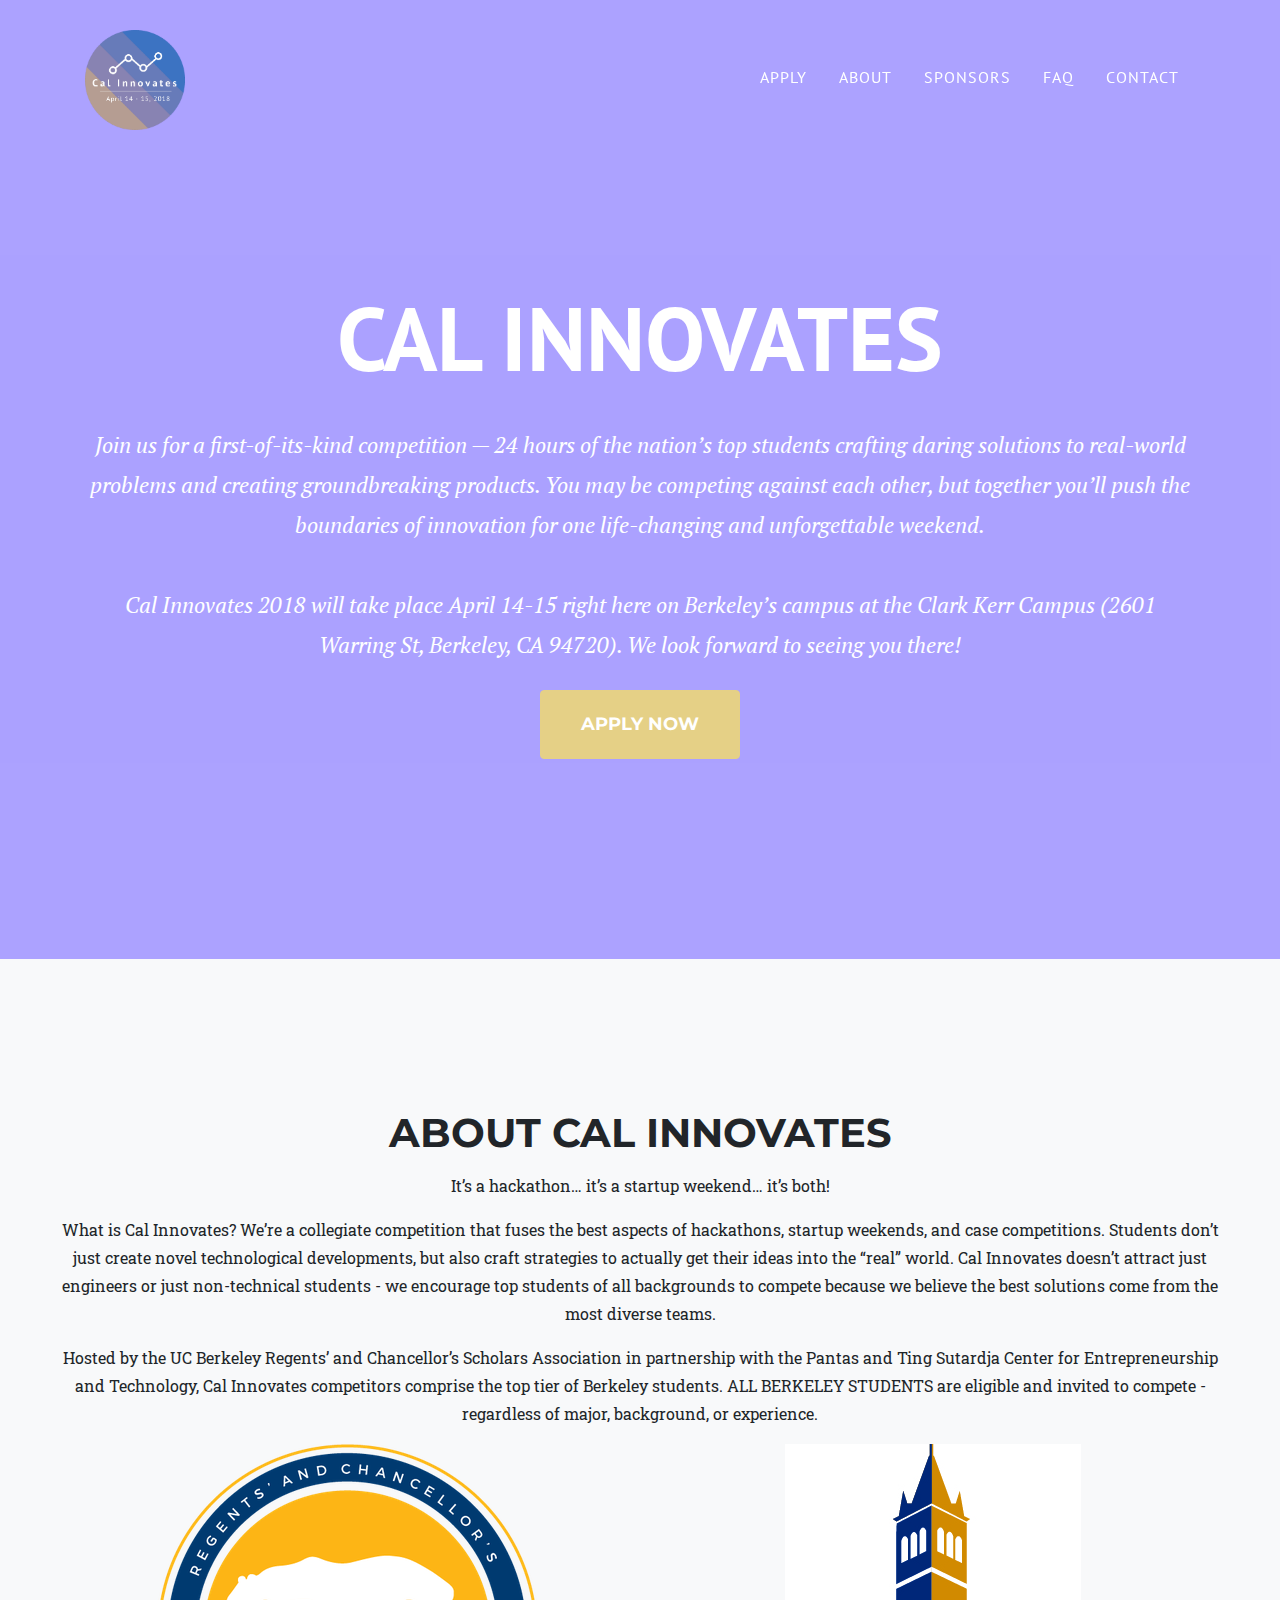
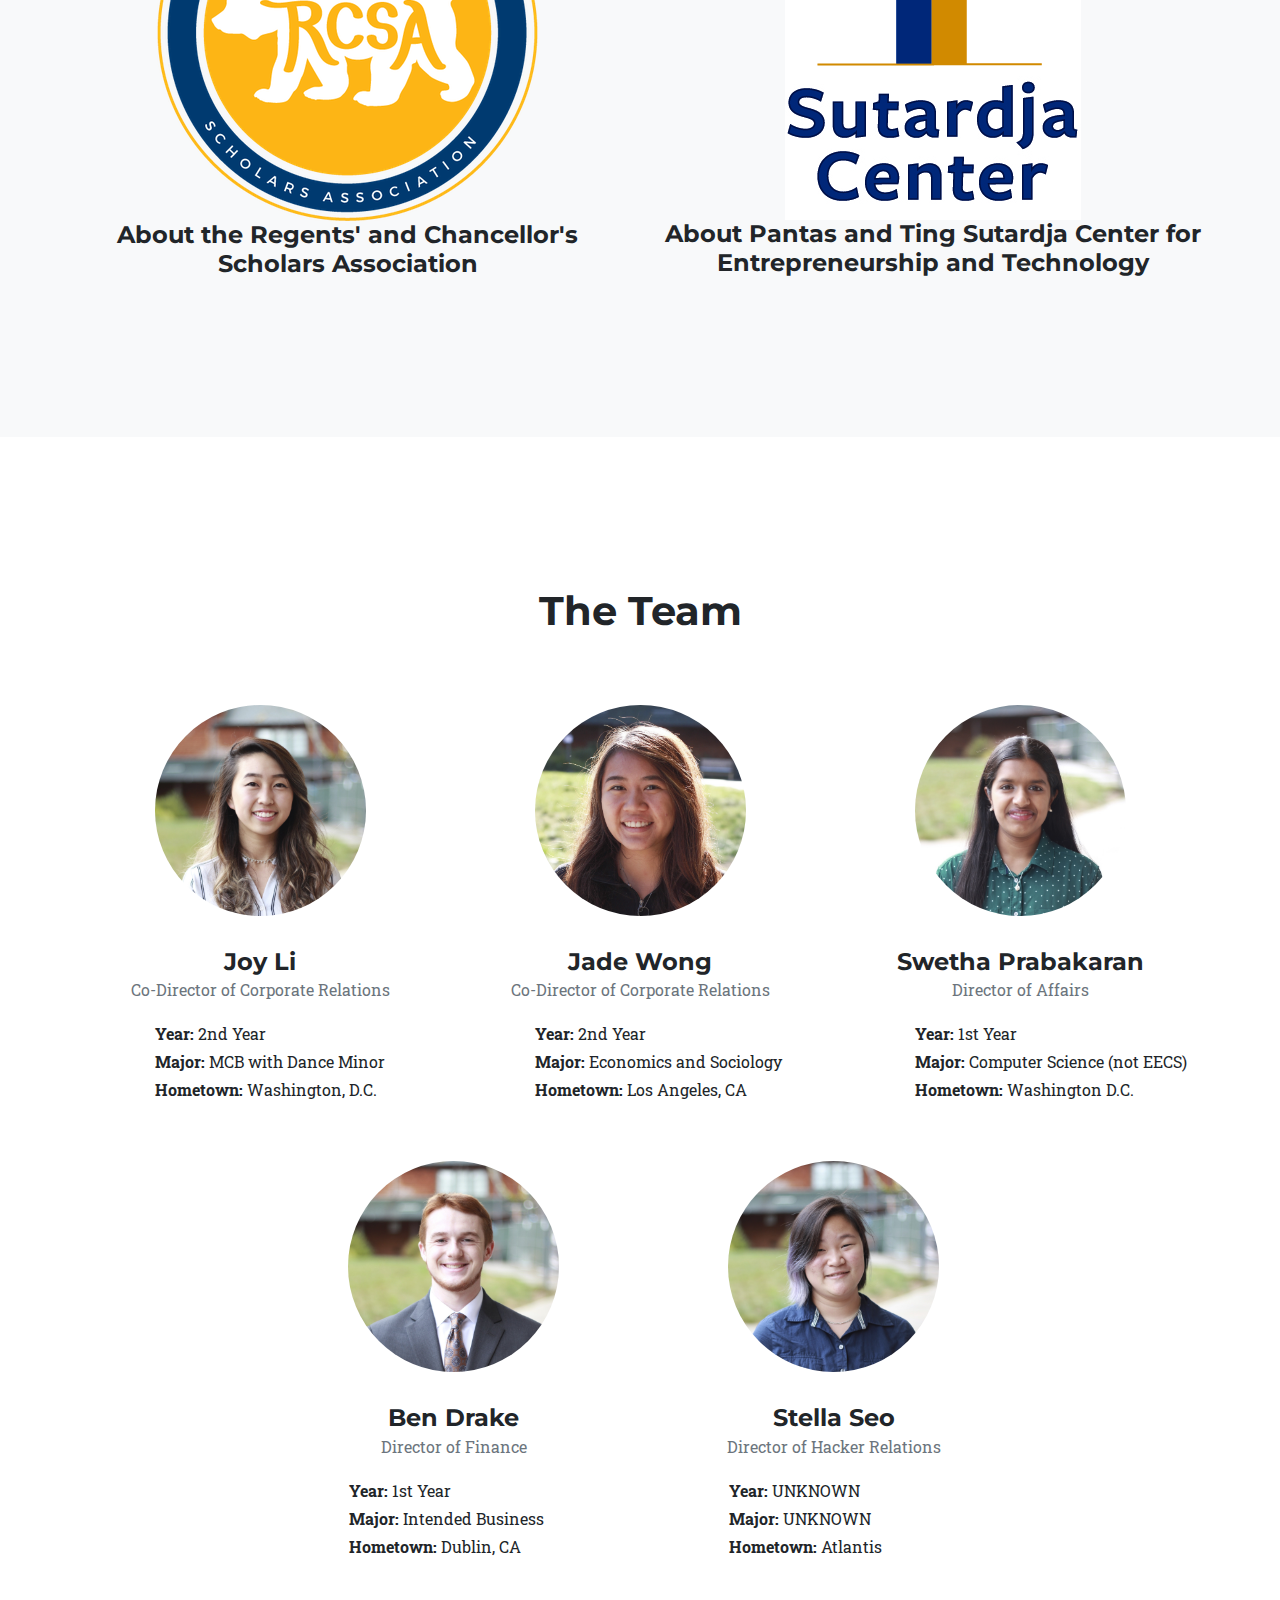
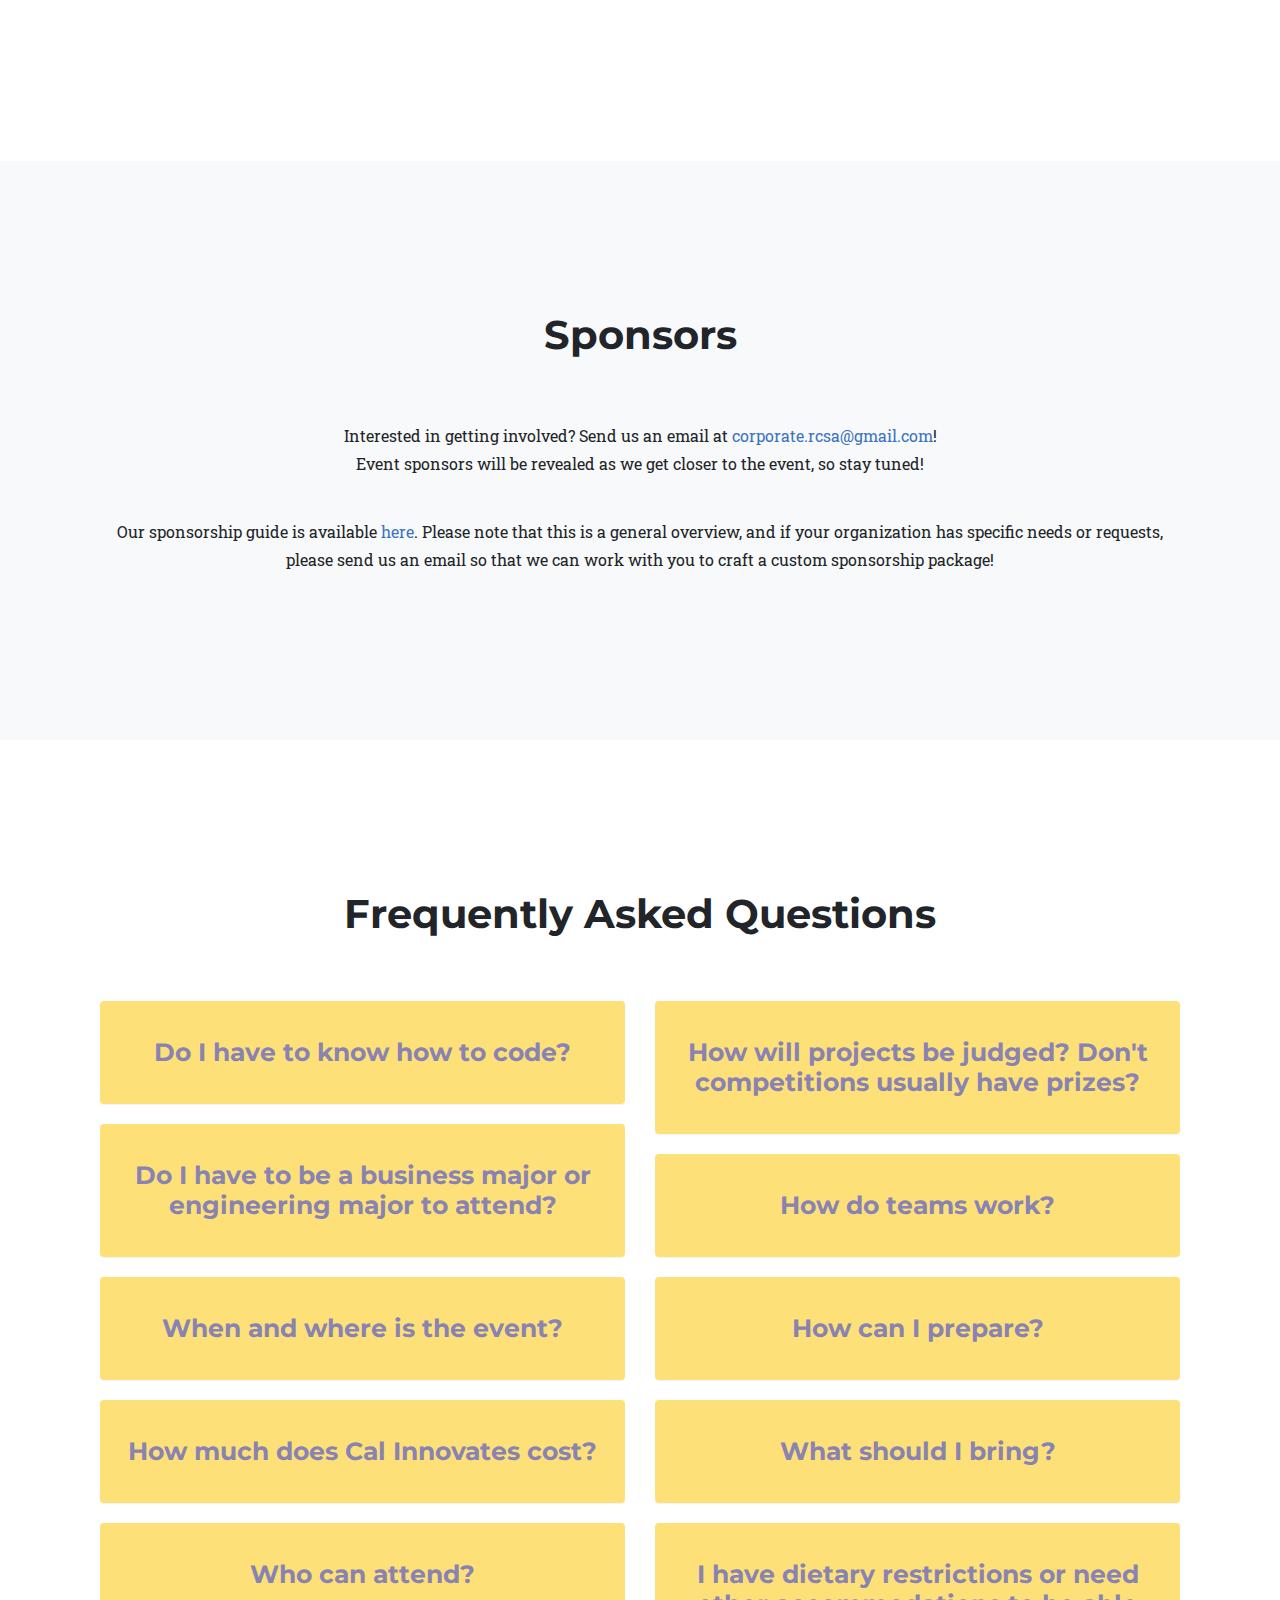
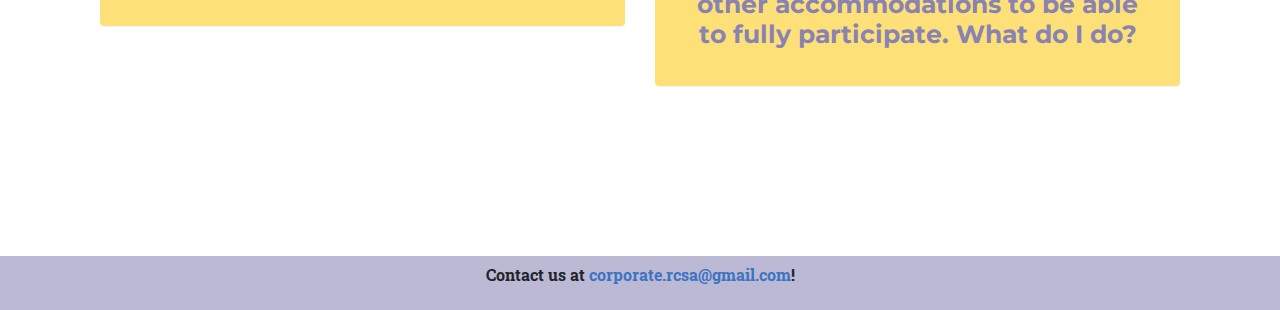
==== index.html @ ce2b2797 "added team" ====
<!DOCTYPE html>
<html lang="en">

  <head>

    <meta charset="utf-8">
    <meta name="viewport" content="width=device-width, initial-scale=1, shrink-to-fit=no">
    <meta name="description" content="">
    <meta name="author" content="">

    <title>Cal Innovates</title>

    <!-- Bootstrap core CSS -->
    <link href="vendor/bootstrap/css/bootstrap.min.css" rel="stylesheet">

    <!-- Custom fonts for this template -->
    <link href="vendor/font-awesome/css/font-awesome.min.css" rel="stylesheet" type="text/css">
    <link href="https://fonts.googleapis.com/css?family=Montserrat:400,700" rel="stylesheet" type="text/css">
    <link href='https://fonts.googleapis.com/css?family=Kaushan+Script' rel='stylesheet' type='text/css'>
    <link href='https://fonts.googleapis.com/css?family=Droid+Serif:400,700,400italic,700italic' rel='stylesheet' type='text/css'>
    <link href='https://fonts.googleapis.com/css?family=Roboto+Slab:400,100,300,700' rel='stylesheet' type='text/css'>
    <link href="https://fonts.googleapis.com/css?family=Open+Sans" rel="stylesheet">
    <link href="https://fonts.googleapis.com/css?family=PT+Sans|PT+Serif"
          rel="stylesheet">
    <!-- Custom styles for this template -->
    <link href="css/agency.css" rel="stylesheet">

  </head>
  <body id="page-top">

    <!-- Navigation -->
    <nav class="navbar navbar-expand-lg navbar-dark fixed-top" id="mainNav">
      <div class="container">
          <a  class="navbar-brand js-scroll-trigger" href="#page-top">
            <img src="img/logo.png" width="100" height="100">
          </a>
        <div class="collapse navbar-collapse" id="navbarResponsive">
          <ul class="navbar-nav text-uppercase ml-auto">
            <li class="nav-item">
              <a class="nav-link js-scroll-trigger" href="https://docs.google.com/forms/d/e/1FAIpQLSfHc71TwYYBCOfKXR_B3HutsUNVN5i_9RN6dPQfi2TnWcjkEg/viewform">
                Apply
              </a>
            </li>
            <li class="nav-item">
              <a class="nav-link js-scroll-trigger" href="#about">
              About
              </a>
            </li>
            <li class="nav-item">
              <a class="nav-link js-scroll-trigger" href="#sponsors">
              Sponsors
              </a>
            </li>
            <li class="nav-item">
              <a class="nav-link js-scroll-trigger" href="#faq">
              FAQ
              </a>
            </li>
            <li class="nav-item">
              <a class="nav-link js-scroll-trigger" href="#contant">
              Contact
              </a>
            </li>
          </ul>
        </div>
      </div>
    </nav>

    <!-- Header -->
    <header class="masthead">
      <div class="container">
        <div class="intro-text">
          <div class="intro-heading text-uppercase">CAL INNOVATES</div>
          <div class="intro">Join us for a first-of-its-kind
              competition &mdash; 24 hours of the nation’s top students crafting
              daring solutions to real-world problems and creating
              groundbreaking products. You may be competing against each other,
              but together you’ll push the boundaries of innovation for one
              life-changing and unforgettable weekend.
              <br>
              <br>
              Cal Innovates 2018 will take place April 14-15 right here on Berkeley’s campus at the Clark Kerr Campus  (2601 Warring St, Berkeley, CA 94720). We look forward to seeing you there!
          </div>
          <a class="btn btn-primary btn-xl text-uppercase js-scroll-trigger"
          href="https://docs.google.com/forms/d/e/1FAIpQLSfHc71TwYYBCOfKXR_B3HutsUNVN5i_9RN6dPQfi2TnWcjkEg/viewform">Apply Now</a>
        </div>
      </div>
    </header>

    <section class="bg-light" id="about">
      <div class="container">
        <div class="row">
          <div class="col-lg-12 text-center">
            <h2 class="section-heading text-uppercase">About Cal Innovates</h2>
            <!---<h3 class="section-subheading text-muted">Lorem ipsum dolor sit amet consectetur.</h3> -->
          </div>
        <div class="row text-center">
        <div class="intro">

          <p>It’s a hackathon… it’s a startup weekend… it’s both! </p>

          <p>What is Cal Innovates? We’re a collegiate competition that fuses the best aspects of hackathons, startup weekends, and case competitions. Students don’t just create novel technological developments, but also craft strategies to actually get their ideas into the “real” world. Cal Innovates doesn’t attract just engineers or just non-technical students - we encourage top students of all backgrounds to compete because we believe the best solutions come from the most diverse teams. </p>

          <p>Hosted by the UC Berkeley Regents’ and Chancellor’s Scholars Association in partnership with the Pantas and Ting Sutardja Center for Entrepreneurship and Technology, Cal Innovates competitors comprise the top tier of Berkeley students. ALL BERKELEY STUDENTS are eligible and invited to compete - regardless of major, background, or experience. </p>
        </div>
      </div>
      <div class="row">
        <div padding-right="20px" class="col-md-6 col-sm-6 text-center">
          <a class="rcsaInfo" href="#swethapls">
            <img class="img-fluid" src="img/rcsa_logo.png" alt="">
            <h4 class="aboutCaption">About the Regents' and Chancellor's Scholars Association</h4>
          </a>
        </div>
        <div class="col-md-6 col-sm-6 text-center">
          <a class="scetInfo" href="#swethapls">
            <img class="img-fluid" src="img/scet_logo.jpg" alt="">
            <h4 class="aboutCaption">About Pantas and Ting Sutardja Center for Entrepreneurship and Technology </h4>
          </a>
        </div>
        </div>

        <!-- The Modal -->
        <div id="rcsaModal" class="modal">
          <!-- Modal content -->
          <div class="modal-content">
            <span class="close">&times;</span>
            <div class="modal-info">
              <img src="img/rcsa_logo.png">
              <ul>
              <li>
                <i>The Regents’ and Chancellor’s Scholars Association (RCSA) is one of the largest student organizations on campus, comprising of a variety of student scholars from all sorts of backgrounds and majors.
                </i>
                The Regents’ and Chancellor’s Scholarship is the most prestigious scholarship offered by UC Berkeley to entering undergraduates, and attracts, retains, and graduates the most sought-after students in the world and is
                <i>
                  only awarded to the <b>Top 1% of Berkeley students.</b>
                </i>
              </li>
              <li>
                <i>
                  While at Berkeley, recent scholars have served in such notable positions as Student Regent on the University of California Board of Regents, ASUC President, and Editor-in-Chief of the Daily Californian. Scholars have been chosen as
                  <a href="http://financialaid.berkeley.edu/prizes-and-honors-university-medal">University Medalist</a> and have earned such prestigious awards as the Rhodes, Truman, and Marshall Scholarships. Many have gone on to become faculty at prestigious universities, CEOs of global corporations, and innovators and leaders in their chosen fields.
                </i>
              </li>
              <li>
                <i>
                  Berkeley welcomes around 200 new Regents' and Chancellor's Scholars each year with a campus community of more than 800 scholars enrolled, making it the largest Regents' and Chancellor's Scholarship program in the UC system.
                </i>
              </li>
              <li>
                Learn more about the Regents’ and Chancellor’s Scholars Association <a href="https://rcsa.berkeley.edu/association/">here</a>
              </li>
              <li>
                Learn about the Regents’ & Chancellor’s Scholarship <a href="http://financialaid.berkeley.edu/regents-and-chancellors-scholarship">here</a>.
              </li>
            </ul>
            </div>
          </div>
        </div>

        <!-- The Modal -->
        <div id="scetModal" class="modal">
          <div class="modal-content">
            <span class="close">&times;</span>
            <div class="modal-info">
              <img src="img/scet_logo.jpg">
              <ul>
                <li>
                  <i>
                    Since 2005, the Pantas and Ting Sutardja Center for Entrepreneurship and Technology (SCET) has created the foundation of Berkeley’s entrepreneurship ecosystem including <a href="http://skydeck.berkeley.edu/">SkyDeck</a>, the <a href="http://funginstitute.berkeley.edu/">Fung Institute</a>, the <a href="http://scet.berkeley.edu/programs/elpp/">Engineering Leadership Professional Program</a>, <a href="http://scet.berkeley.edu/programs/global-venture-lab/">Global Venture Lab</a>, and an extensive ecosystem of Silicon Valley and Global partners.
                  </i>
              </li>
              <li>
                <i>
                  The Center is also known for developing the Berkeley Method, an internationally recognized approach to teaching technology entrepreneurship to undergraduates, innovation to Ph.D. students, and technology firm leadership to professionals and executives. As part of the Berkeley innovation ecosystem, the Sutardja Center also collaborates closely with the <a href="http://jacobsinstitute.berkeley.edu/">Jacob’s Institute for Design</a>, the <a href="http://www.haas.berkeley.edu/">Haas Business School</a>, and the <a href="http://foundry.citris-uc.org/">CITRIS Foundry</a>.
                </i>
              </li>
              <li>
                <i>
                  Learn more about the Sutardja Center <a href="http://scet.berkeley.edu/about/">here</a>.
                </i>
              </li>
              </ul>
            </div>
          </div>
        </div>
      </section>

      <section id="team">
        <div class="container">
          <div class="row">
      			<div class="col-lg-12 text-center">
      				<h2 class="section-heading">The Team</h2>
              </div>
            </div>
      	  <br>
      	  <br>
        <div class="row">
          <div class="col-sm-4">
            <div class="team-member">
              <img id="img1" class="mx-auto rounded-circle" src="img/team/1.jpg" alt="">
              <h4>Joy Li</h4>
              <p class="text-muted">
                Co-Director of Corporate Relations
              </p>
              <p text-align="img1" class="aboutDescription">
                <b>Year:</b> 2nd Year
                <br>
                <b>Major:</b> MCB with Dance Minor
                <br>
                <b>Hometown:</b> Washington, D.C.
              </p>
            </div>
          </div>
          <div class="col-sm-4">
            <div class="team-member">
              <img class="mx-auto rounded-circle" src="img/team/2.jpg" alt="">
              <h4>Jade Wong</h4>
              <p class="text-muted">
                Co-Director of Corporate Relations
              </p>
              <p class="aboutDescription">
                <b>Year:</b> 2nd Year
                <br>
                <b>Major:</b> Economics and Sociology
                <br>
                <b>Hometown:</b> Los Angeles, CA
              </p>
            </div>
          </div>
          <div class="col-sm-4">
            <div class="team-member">
              <img class="mx-auto rounded-circle" src="img/team/3.jpg" alt="">
              <h4>Swetha Prabakaran</h4>
              <p class="text-muted">Director of Affairs</p>
              <p class="aboutDescription">
                <b>Year:</b> 1st Year
                <br>
                <b>Major:</b> Computer Science (not EECS)
                <br>
                <b>Hometown:</b> Washington D.C.
              </p>
            </div>
          </div>
          <div class="col-sm-4 twoLeft">
            <div class="team-member">
              <img class="mx-auto rounded-circle" src="img/team/4.jpg" alt="">
              <h4>Ben Drake</h4>
              <p class="text-muted">Director of Finance</p>
              <p class="aboutDescription">
                <b>Year:</b> 1st Year
                <br>
                <b>Major:</b> Intended Business
                <br>
                <b>Hometown:</b> Dublin, CA
              </p>
            </div>
          </div>
          <div class="col-sm-4">
            <div class="team-member">
              <img class="mx-auto rounded-circle" src="img/team/5.jpg" alt="">
              <h4>Stella Seo</h4>
              <p class="text-muted">Director of Hacker Relations</p>
              <p class="aboutDescription">
                <b>Year:</b> UNKNOWN
                <br>
                <b>Major:</b> UNKNOWN
                <br>
                <b>Hometown:</b> Atlantis
              </p>
            </div>
          </div>
        </div>
      </div>
    </section>

    <!-- Sponsors -->
    <section class="bg-light" id="sponsors">
      <div class="container">
        <div class="row">
			<div class="col-lg-12 text-center">
				<h2 class="section-heading">Sponsors</h2>
        </div>
      </div>
	  <br>
	  <br>
		<div class="col-md-12 text-center">
			<p>
				Interested in getting involved?  Send us an email at
				<a href="corporate.rcsa@gmail.com">corporate.rcsa@gmail.com</a>!
			<br>
				Event sponsors will be revealed as we get closer to the event, so stay tuned!
			</p>
			<br>
			<p>
				Our sponsorship guide is available
				<a href="https://drive.google.com/file/d/1PYDmEyBDMQx72eFEqN9EqC3ZeSw04hkN/view?usp=sharing">
				here</a>.  Please note that this is a general overview, and
 				if your organization has specific needs or requests, please send us an email so that we can
				work with you to craft a custom sponsorship package!
			</p>
		</div>


	</div>
    </section>

<!-- FAQ section -->
    <section id="faq">
        <div class="container">
            <div class="row">
                <div class="col-lg-12 text-center">
                    <h2 class="section-heading">Frequently Asked Questions</h2>
                </div>
            </div>
            <br>
            <br>

            <!-- FAQ COLLAPSIBLE PANELS! -->
            <div class = "container">
              <div class="row">
                <div class="col-md-6">
                  <!-- FAQ 1 -->
                  <div class="panel panel-default">
                    <div class="panel-heading">
                      <h4 class="panel-title">
                        <a class="faq-panel" data-toggle="collapse" href="#collapse1">
                          <h3 class="service-heading text-center">Do I have to know how to code?</h3>
                        </a>
                      </h4>
                    </div>
                    <div id="collapse1" class="panel-collapse collapse">
                      <div class="panel-body">
                          <p>
                            Nope! If you want to learn, we will probably have resources available onsite, but the
		 					most successful teams will comprise of engineers and non-engineers (so don't sweat it
							if programming isn't your thing).
                          </p>
                      </div>
                    </div>
                  </div>

                  <!-- FAQ 2 -->
                   <div class="panel panel-default">
                     <div class="panel-heading panel-heading-white">
                       <h4 class="panel-title">
                         <a class="faq-panel" data-toggle="collapse" href="#collapse2">
                           <h3 class="service-heading text-center">Do I have to be a business major or
							engineering major to attend?</h3>
                         </a>
                       </h4>
                     </div>
                     <div id="collapse2" class="panel-collapse collapse">
                       <div class="panel-body">
                         <p>
                       		Not in the slightest.  This event requires 0 pre-requisite experience
							in any of those areas.
						</p>
                     </div>
                   </div>
                  </div>

                  <!-- FAQ 3 -->
                  <div class="panel panel-default">
                    <div class="panel-heading panel-heading-blue">
                      <h4 class="panel-title">
                        <a class="faq-panel" data-toggle="collapse" href="#collapse3">
                          <h3 class="service-heading text-center">When and where is the event?</h3>
                        </a>
                      </h4>
                    </div>
                    <div id="collapse3" class="panel-collapse collapse">
                      <div class="panel-body">
                        <p>
                          	Cal Innovates 2018 will be held at the Clark Kerr Campus from
						  	April 14-15, 2018.
						</p>
                    </div>
                  </div>
                 </div>

                 <!-- FAQ 4 -->
                 <div class="panel panel-default">
                   <div class="panel-heading panel-heading-white">
                     <h4 class="panel-title">
                       <a class="faq-panel" data-toggle="collapse" href="#collapse4">
                         <h3 class="service-heading text-center">How much does Cal Innovates cost?</h3>
                       </a>
                     </h4>
                   </div>
                   <div id="collapse4" class="panel-collapse collapse">
                     <div class="panel-body">
                       <p>
                         	Nada.  Zip.  Zilch.  Cal Innovates is FREE for UC Berkeley students.  We'll
						    supply the snacks and swag; you supply the brainpower.
						</p>
            		</div>
					</div>
					</div>

					<!-- FAQ 5 -->
					<div class="panel panel-default">
                     <div class="panel-heading panel-heading-white">
                       <h4 class="panel-title">
                         <a class="faq-panel" data-toggle="collapse" href="#collapse5">
                           <h3 class="service-heading text-center">Who can attend?</h3>
                         </a>
                       </h4>
                     </div>
                     <div id="collapse5" class="panel-collapse collapse">
                       <div class="panel-body">
                         <p>
                       		All registered UC Berkeley students - undergrads, graduate students, even postdocs
							- are welcome to participate - we welcome and highly encourage students from all
							majors, years, and subject areas to attend!
						</p>
                     </div>
					</div>
                    </div>
					</div>

					<!-- FAQ 6 -->
					<div class="col-md-6">
					<div class="panel panel-default">
                     <div class="panel-heading panel-heading-white">
                       <h4 class="panel-title">
                         <a class="faq-panel" data-toggle="collapse" href="#collapse6">
                           <h3 class="service-heading text-center">How will projects be judged? Don't
							competitions usually have prizes?</h3>
                         </a>
                       </h4>
                     </div>
                     <div id="collapse6" class="panel-collapse collapse">
                       <div class="panel-body">
                         <p>
                       		Did you think we would give up all of our secrets so easily?  Judging criteria and
							prizes up for grabs in each division will most likely be revealed in the lead-up to
							the event and during opening ceremonies, so stay tuned!
						</p>
						<p>
							<i>(P.S. want to know the secret on how to win?</i>
							Don't just build a project, also pitch
							us on how you'll get your innovation into the hands of the people who would benefit
							the most and how you'll turn it into a real venture - whether that's a company,
							not-for-profit, or other entity
						</p>
                     </div>
					</div>
					</div>

					<!-- FAQ 7 -->
					<div class="panel panel-default">
                     <div class="panel-heading panel-heading-white">
                       <h4 class="panel-title">
                         <a class="faq-panel" data-toggle="collapse" href="#collapse7">
                           <h3 class="service-heading text-center">How do teams work?</h3>
                         </a>
                       </h4>
                     </div>
                     <div id="collapse7" class="panel-collapse collapse">
                       <div class="panel-body">
                         <p>
                       		Teams consist of up to 4 students - all of whom MUST be affiliated with Berkeley.
							You are also welcome to work solo or any size between 1-4 students.  You are welcome
							to come with a pre-formed team (so long as no coding or serious pitch writing has
							happened before the start of the competition), or form a team during the start of the
							event - just mark this on your registration form and you'll be good to go.
						</p>
						<p>
							Additionally we will be following the
							<a href="https://static.mlh.io/docs/mlh-code-of-conduct.pdf">MLH code of conduct</a>
							for this event; all participants must abide by these rules.
						</p>
                     </div>
					</div>
					</div>

					<!-- FAQ 8 -->
					<div class="panel panel-default">
                     <div class="panel-heading panel-heading-white">
                       <h4 class="panel-title">
                         <a class="faq-panel" data-toggle="collapse" href="#collapse8">
                           <h3 class="service-heading text-center">How can I prepare?</h3>
                         </a>
                       </h4>
                     </div>
                     <div id="collapse8" class="panel-collapse collapse">
                       <div class="panel-body">
                         <p>
                       		The short answer is: don't.  Cal Innovates is d esigned to give you more than enough
							time to plan and build your project
						</p>
						<p>
							<i> Please note that pre-written code or business plans used during the competition
								is grounds for instant disqualification.  Don't be that person; follow the rules
								and have all of your innovating happen at the event.  If you have any questions
								about what is a nd is not allowed under this rule, send us an email!
							</i>
						</p>
                     </div>
					</div>
					</div>

				<!-- FAQ 9 -->
				<div class="panel panel-default">
                     <div class="panel-heading panel-heading-white">
                       <h4 class="panel-title">
                         <a class="faq-panel" data-toggle="collapse" href="#collapse9">
                           <h3 class="service-heading text-center">What should I bring?</h3>
                         </a>
                       </h4>
                     </div>
                     <div id="collapse9" class="panel-collapse collapse">
                       <div class="panel-body">
                         <p>
                       		Please bring your Cal ID for admission to the event - you will not be allowed
							onsite without it.  You'll also want your laptop, phone, and charging cables.  We
							also highly recommend bringing your own extension cords and power strips, as outlet
							access will be limited.  Everything else will be provided!
						</p>
                    </div>
					</div>
					</div>
                <!-- FAQ 10 -->
				<div class="panel panel-default">
                     <div class="panel-heading panel-heading-white">
                       <h4 class="panel-title">
                         <a class="faq-panel" data-toggle="collapse" href="#collapse10">
                           <h3 class="service-heading text-center">I have
                               dietary restrictions or need other
                               accommodations to be able to fully participate.
                               What do I do?
                           </h3>
                         </a>
                       </h4>
                     </div>
                     <div id="collapse10" class="panel-collapse collapse">
                       <div class="panel-body">
                         <p>
						    No worries, if you have any special needs or requests, you can list those needs on
 							your registration form. For all non-dietary requests, a member of our team will
							then follow up with you via email to further discuss how we can best accommodate
							your request at the event.
						</p>
						<p>
						    If you have additional questions (or requests, and you have already submitted your
	 						registration), please email our team ASAP at
							<a href="mailto:corporate.rcsa@gmail.com">corporate.rcsa@gmail.com</a>
						</p>
						<p>
							<i>For those with dietary restrictions, here is a brief summary of what will be
								provided at the event.  Contact us if you have specific questions:</i>
						</p>
						<p class="tab">
							 <b>Saturday light brunch:</b> Assorted pastries and baked goods.
							<br>
							 <b>Saturday dinner:</b> Casual dinner fare
							<br>
							<b>Sunday brunch:</b> Casual lunch fare, assorted pastries, and baked goods.
							<br>
							<b>Sunday dinner:</b> Casual dinner fare
						</p>
                        <p>
                            Vegetarian options will be available for all meals,
                            but we cannot make any such guarantees for vegan
                            options without advance notice.
                            <br><br>
                            Most common allergens at all meals: wheat (and
                            gluten), dairy, soy
                            <br><br>
                            We may potentially have some items at brunch that
                            contain peanuts or treenuts, but we will be taking
                            extensive steps to minimize nut options.  While we
                            will be working to prevent cross-contamination, we
                            cannot guarantee that minimal contact may occur.
                        </p>
                      </div>
					</div>
					</div>

                  </div>
				</div>
    </section>





    <!-- Schedule
    <section id="schedule">
      <div class="container">
        <div class="row">
          <div class="col-lg-12 text-center">
            <h2 class="section-heading text-uppercase">About</h2>
            <h3 class="section-subheading text-muted">Lorem ipsum dolor sit amet consectetur.</h3>
          </div>
        </div>
        <div class="row">
          <div class="col-lg-12">
            <ul class="timeline">
              <li>
                <div class="timeline-image">
                  <img class="rounded-circle img-fluid" src="img/about/1.jpg" alt="">
                </div>
                <div class="timeline-panel">
                  <div class="timeline-heading">
                    <h4>2009-2011</h4>
                    <h4 class="subheading">Our Humble Beginnings</h4>
                  </div>
                  <div class="timeline-body">
                    <p class="text-muted">Lorem ipsum dolor sit amet, consectetur adipisicing elit. Sunt ut voluptatum eius sapiente, totam reiciendis temporibus qui quibusdam, recusandae sit vero unde, sed, incidunt et ea quo dolore laudantium consectetur!</p>
                  </div>
                </div>
              </li>
              <li class="timeline-inverted">
                <div class="timeline-image">
                  <img class="rounded-circle img-fluid" src="img/about/2.jpg" alt="">
                </div>
                <div class="timeline-panel">
                  <div class="timeline-heading">
                    <h4>March 2011</h4>
                    <h4 class="subheading">An Agency is Born</h4>
                  </div>
                  <div class="timeline-body">
                    <p class="text-muted">Lorem ipsum dolor sit amet, consectetur adipisicing elit. Sunt ut voluptatum eius sapiente, totam reiciendis temporibus qui quibusdam, recusandae sit vero unde, sed, incidunt et ea quo dolore laudantium consectetur!</p>
                  </div>
                </div>
              </li>
              <li>
                <div class="timeline-image">
                  <img class="rounded-circle img-fluid" src="img/about/3.jpg" alt="">
                </div>
                <div class="timeline-panel">
                  <div class="timeline-heading">
                    <h4>December 2012</h4>
                    <h4 class="subheading">Transition to Full Service</h4>
                  </div>
                  <div class="timeline-body">
                    <p class="text-muted">Lorem ipsum dolor sit amet, consectetur adipisicing elit. Sunt ut voluptatum eius sapiente, totam reiciendis temporibus qui quibusdam, recusandae sit vero unde, sed, incidunt et ea quo dolore laudantium consectetur!</p>
                  </div>
                </div>
              </li>
              <li class="timeline-inverted">
                <div class="timeline-image">
                  <img class="rounded-circle img-fluid" src="img/about/4.jpg" alt="">
                </div>
                <div class="timeline-panel">
                  <div class="timeline-heading">
                    <h4>July 2014</h4>
                    <h4 class="subheading">Phase Two Expansion</h4>
                  </div>
                  <div class="timeline-body">
                    <p class="text-muted">Lorem ipsum dolor sit amet, consectetur adipisicing elit. Sunt ut voluptatum eius sapiente, totam reiciendis temporibus qui quibusdam, recusandae sit vero unde, sed, incidunt et ea quo dolore laudantium consectetur!</p>
                  </div>
                </div>
              </li>
              <li class="timeline-inverted">
                <div class="timeline-image">
                  <h4>Be Part
                    <br>Of Our
                    <br>Story!</h4>
                </div>
              </li>
            </ul>
          </div>
        </div>
      </div>
    </section>
    -->


    <!-- Clients
    <section class="py-5">
      <div class="container">
        <div class="row">
          <div class="col-md-3 col-sm-6">
            <a href="#">
              <img class="img-fluid d-block mx-auto" src="img/logos/envato.jpg" alt="">
            </a>
          </div>
          <div class="col-md-3 col-sm-6">
            <a href="#">
              <img class="img-fluid d-block mx-auto" src="img/logos/designmodo.jpg" alt="">
            </a>
          </div>
          <div class="col-md-3 col-sm-6">
            <a href="#">
              <img class="img-fluid d-block mx-auto" src="img/logos/themeforest.jpg" alt="">
            </a>
          </div>
          <div class="col-md-3 col-sm-6">
            <a href="#">
              <img class="img-fluid d-block mx-auto" src="img/logos/creative-market.jpg" alt="">
            </a>
          </div>
        </div>
      </div>
    </section> -->
    <footer id="contact">
        <div class="container">
            <div class="row">
                <div class="col-md-12 text-center">
                  <p> <b>Contact us at
					<a href="mailto:corporate.rcsa@gmail.com">corporate.rcsa@gmail.com</a>!</b>
				</p>
                </div>
            </div>
        </div>
    </footer>

        <!-- Bootstrap core JavaScript -->
    <script src="vendor/jquery/jquery.min.js"></script>
    <script src="vendor/bootstrap/js/bootstrap.bundle.min.js"></script>

    <!-- Plugin JavaScript -->
    <script src="vendor/jquery-easing/jquery.easing.min.js"></script>

    <!-- Contact form JavaScript -->
    <script src="js/jqBootstrapValidation.js"></script>
    <script src="js/contact_me.js"></script>

    <!-- Custom scripts for this template -->
    <script src="js/agency.min.js"></script>
    <script src="js/modal.js"></script>

  </body>

</html>
---- css/agency.css ----
body {
  overflow-x: hidden;
  font-family: 'Roboto Slab', 'Helvetica Neue', Helvetica, Arial, sans-serif;
}

.tab {
    margin-left: 40px;
}

p {
  line-height: 1.75;
}

a {
  color: #3C73C2;
}

a:hover {
  color: #3C73C2;
}

.text-primary {
  color: #fed136 !important;
}


h1,
h2,
h3,
h4,
h5,
h6 {
  font-weight: 700;
  font-family: 'Montserrat', 'Helvetica Neue', Helvetica, Arial, sans-serif;
}

section {
  padding: 100px 0;
}

section h4.aboutCaption {
  color: #212529;
}

section h2.section-heading {
  font-size: 40px;
  margin-top: 0;
  margin-bottom: 15px;
}

section h3.section-subheading {
  font-size: 16px;
  font-weight: 400;
  font-style: italic;
  margin-bottom: 75px;
  text-transform: none;
  font-family: 'Droid Serif', 'Helvetica Neue', Helvetica, Arial, sans-serif;
}

@media (min-width: 768px) {
  section {
    padding: 150px 0;
  }
}

.btn {
  font-family: 'Montserrat', 'Helvetica Neue', Helvetica, Arial, sans-serif;
  font-weight: 700;
}

.btn-xl {
  font-size: 18px;
  padding: 20px 40px;
}

.btn-primary {
  background-color: #cca210;
  border-color: #cca210;
}

.btn-primary:active, .btn-primary:focus, .btn-primary:hover {
  background-color: #fec810 !important;
  border-color: #fec810 !important;
  color: white;
}

.btn-primary:active, .btn-primary:focus {
  box-shadow: 0 0 0 0.2rem rgba(254, 209, 55, 0.5) !important;
}

::-moz-selection {
  background: #fed136;
  text-shadow: none;
}

::selection {
  background: #fed136;
  text-shadow: none;
}

img::selection {
  background: transparent;
}

img::-moz-selection {
  background: transparent;
}

#mainNav {
  background-color: #212529;
}

#mainNav .navbar-toggler {
  font-size: 12px;
  right: 0;
  padding: 13px;
  text-transform: uppercase;
  color: white;
  border: 0;
  background-color: #fed136;
  font-family: 'PT Sans', 'Montserrat', 'Helvetica Neue', Helvetica, Arial, sans-serif;
}

#mainNav .navbar-brand {
  color: #fed136;
  font-family: 'PT Serif', 'Kaushan Script', 'Helvetica Neue', Helvetica, Arial, cursive;
}

#mainNav .navbar-brand.active, #mainNav .navbar-brand:active, #mainNav .navbar-brand:focus, #mainNav .navbar-brand:hover {
  color: #fec503;
}

#mainNav .navbar-nav .nav-item .nav-link {
  font-size: 100%;
  font-weight: 400;
  padding: 2em 0;
  letter-spacing: 1px;
  height: 65px;
  color: white;
  font-family: 'PT Sans', 'Montserrat', 'Helvetica Neue', Helvetica, Arial, sans-serif;
}

#mainNav .navbar-nav .nav-item .nav-link.active, #mainNav .navbar-nav .nav-item .nav-link:hover {
  color: #fed136;
}

@media (min-width: 992px) {
  #mainNav {
    padding-top: 25px;
    padding-bottom: 25px;
    -webkit-transition: padding-top 0.3s, padding-bottom 0.3s;
    -moz-transition: padding-top 0.3s, padding-bottom 0.3s;
    transition: padding-top 0.3s, padding-bottom 0.3s;
    border: none;
    background-color: transparent;
  }
  #mainNav .navbar-brand {
    font-size: 1.75em;
    -webkit-transition: all 0.3s;
    -moz-transition: all 0.3s;
    transition: all 0.3s;
  }
  #mainNav .navbar-nav .nav-item .nav-link {
    padding: 1.1em 1em !important;
  }
  #mainNav.navbar-shrink {
    padding-top: 0;
    padding-bottom: 0;
    background-color: #212529;
  }
  #mainNav.navbar-shrink .navbar-brand {
    font-size: 1.25em;
    padding: 12px 0;
  }
}

header.masthead {
  text-align: center;
  color: white;
  background-image: url("../img/landing-img.jpg");
  opacity:0.5;
  background-repeat: no-repeat;
  background-attachment: scroll;
  background-position: center center;
  -webkit-background-size: cover;
  -moz-background-size: cover;
  -o-background-size: cover;
  background-size: cover;
}

header.masthead .intro-text .intro-heading {
  font-size: 50px;
  font-weight: 700;
  line-height: 50px;
  margin-bottom: 50px;
  font-family: 'PT Sans', 'Open Sans', sans-serif;
}

header.masthead .intro-text .intro {
  font-size: 22px;
  font-style: italic;
  line-height: 22px;
  margin-bottom: 25px;
  font-family: 'PT Serif', 'Droid Serif', 'Helvetica Neue', Helvetica, Arial, sans-serif;
}

@media (min-width: 768px) {
  header.masthead .intro-text {
    padding-top: 300px;
    padding-bottom: 200px;
  }
  header.masthead .intro-text .intro-heading {
    font-size: 90px;
    font-weight: 1000;
    line-height: 75px;
    margin-bottom: 50px;
    font-family: 'PT Sans', 'Open Sans', sans-serif
  }
  header.masthead .intro-text .intro {
    font-size: 22px;
    font-style: italic;
    line-height: 40px;
    margin-bottom: 25px;
    font-family: 'PT Serif', 'Droid Serif', 'Helvetica Neue', Helvetica, Arial, sans-serif;
  }
}

.faq-panel {
    color:#4286f4;
    font-family: 'PT Serif', 'Droid Serif', 'Helvetica Neue', Helvetica, Arial, sans-serif;
}

.panel {
 margin-bottom:20px;
 background-color:#fec81090;
 border:1px solid transparent;
 border-radius:4px;
 -webkit-box-shadow:0 1px 1px rgba(0,0,0,.05);
 box-shadow:0 1px 1px rgba(0,0,0,.05)
}
.panel-body {
 padding:15px
}
.panel-heading {
 padding:10px 15px;
 border-bottom:1px solid transparent;
 border-top-left-radius:3px;
 border-top-right-radius:3px
}

.service-heading {
  color: #8883B2;
  margin: 15px 0;
  font-size:25px;
  text-transform: none;
  padding: 10px;
}

#portfolio .portfolio-item {
  right: 0;
  margin: 0 0 15px;
}

#portfolio .portfolio-item .portfolio-link {
  position: relative;
  display: block;
  max-width: 400px;
  margin: 0 auto;
  cursor: pointer;
}

#portfolio .portfolio-item .portfolio-link .portfolio-hover {
  position: absolute;
  width: 100%;
  height: 100%;
  -webkit-transition: all ease 0.5s;
  -moz-transition: all ease 0.5s;
  transition: all ease 0.5s;
  opacity: 0;
}

#portfolio .portfolio-item .portfolio-link .portfolio-hover:hover {
  opacity: 1;
}

#portfolio .portfolio-item .portfolio-link .portfolio-hover .portfolio-hover-content {
  font-size: 20px;
  position: absolute;
  top: 50%;
  width: 100%;
  height: 20px;
  margin-top: -12px;
  text-align: center;
  color: white;
}

#portfolio .portfolio-item .portfolio-link .portfolio-hover .portfolio-hover-content i {
  margin-top: -12px;
}

#portfolio .portfolio-item .portfolio-link .portfolio-hover .portfolio-hover-content h3,
#portfolio .portfolio-item .portfolio-link .portfolio-hover .portfolio-hover-content h4 {
  margin: 0;
}

#portfolio .portfolio-item .portfolio-caption {
  max-width: 400px;
  margin: 0 auto;
  padding: 25px;
  text-align: center;
  background-color: #fff;
}

#portfolio .portfolio-item .portfolio-caption h4 {
  margin: ub;
  text-transform: none;
}

#portfolio .portfolio-item .portfolio-caption p {
  font-size: 16px;
  font-style: italic;
  margin: 0;
  font-family: 'Droid Serif', 'Helvetica Neue', Helvetica, Arial, sans-serif;
}

#portfolio * {
  z-index: 2;
}

@media (min-width: 767px) {
  #portfolio .portfolio-item {
    margin: 0 0 30px;
  }
}

.portfolio-modal {
  padding-right: 0px !important;
}

.portfolio-modal .modal-dialog {
  margin: 1rem;
  max-width: 100vw;
}

.portfolio-modal .modal-content {
  padding: 100px 0;
  text-align: center;
}

.portfolio-modal .modal-content h2 {
  font-size: 3em;
  margin-bottom: 15px;
}

.portfolio-modal .modal-content p {
  margin-bottom: 30px;
}

.portfolio-modal .modal-content p.item-intro {
  font-size: 16px;
  font-style: italic;
  margin: 20px 0 30px;
  font-family: 'Droid Serif', 'Helvetica Neue', Helvetica, Arial, sans-serif;
}

.portfolio-modal .modal-content ul.list-inline {
  margin-top: 0;
  margin-bottom: 30px;
}

.portfolio-modal .modal-content img {
  margin-bottom: 30px;
}

.portfolio-modal .modal-content button {
  cursor: pointer;
}

.portfolio-modal .close-modal {
  position: absolute;
  top: 25px;
  right: 25px;
  width: 75px;
  height: 75px;
  cursor: pointer;
  background-color: transparent;
}

.portfolio-modal .close-modal:hover {
  opacity: 0.3;
}

.portfolio-modal .close-modal .lr {
  /* Safari and Chrome */
  z-index: 1051;
  width: 1px;
  height: 75px;
  margin-left: 35px;
  /* IE 9 */
  -webkit-transform: rotate(45deg);
  -ms-transform: rotate(45deg);
  transform: rotate(45deg);
  background-color: #212529;
}

.portfolio-modal .close-modal .lr .rl {
  /* Safari and Chrome */
  z-index: 1052;
  width: 1px;
  height: 75px;
  /* IE 9 */
  -webkit-transform: rotate(90deg);
  -ms-transform: rotate(90deg);
  transform: rotate(90deg);
  background-color: #212529;
}

.timeline {
  position: relative;
  padding: 0;
  list-style: none;
}

.timeline:before {
  position: absolute;
  top: 0;
  bottom: 0;
  left: 40px;
  width: 2px;
  margin-left: -1.5px;
  content: '';
  background-color: #e9ecef;
}

.timeline > li {
  position: relative;
  min-height: 50px;
  margin-bottom: 50px;
}

.timeline > li:after, .timeline > li:before {
  display: table;
  content: ' ';
}

.timeline > li:after {
  clear: both;
}

.timeline > li .timeline-panel {
  position: relative;
  float: right;
  width: 100%;
  padding: 0 20px 0 100px;
  text-align: left;
}

.timeline > li .timeline-panel:before {
  right: auto;
  left: -15px;
  border-right-width: 15px;
  border-left-width: 0;
}

.timeline > li .timeline-panel:after {
  right: auto;
  left: -14px;
  border-right-width: 14px;
  border-left-width: 0;
}

.timeline > li .timeline-image {
  position: absolute;
  z-index: 100;
  left: 0;
  width: 80px;
  height: 80px;
  margin-left: 0;
  text-align: center;
  color: white;
  border: 7px solid #e9ecef;
  border-radius: 100%;
  background-color: #fed136;
}

.timeline > li .timeline-image h4 {
  font-size: 10px;
  line-height: 14px;
  margin-top: 12px;
}

.timeline > li.timeline-inverted > .timeline-panel {
  float: right;
  padding: 0 20px 0 100px;
  text-align: left;
}

.timeline > li.timeline-inverted > .timeline-panel:before {
  right: auto;
  left: -15px;
  border-right-width: 15px;
  border-left-width: 0;
}

.timeline > li.timeline-inverted > .timeline-panel:after {
  right: auto;
  left: -14px;
  border-right-width: 14px;
  border-left-width: 0;
}

.timeline > li:last-child {
  margin-bottom: 0;
}

.timeline .timeline-heading h4 {
  margin-top: 0;
  color: inherit;
}

.timeline .timeline-heading h4.subheading {
  text-transform: none;
}

.timeline .timeline-body > ul,
.timeline .timeline-body > p {
  margin-bottom: 0;
}

@media (min-width: 768px) {
  .timeline:before {
    left: 50%;
  }
  .timeline > li {
    min-height: 100px;
    margin-bottom: 100px;
  }
  .timeline > li .timeline-panel {
    float: left;
    width: 41%;
    padding: 0 20px 20px 30px;
    text-align: right;
  }
  .timeline > li .timeline-image {
    left: 50%;
    width: 100px;
    height: 100px;
    margin-left: -50px;
  }
  .timeline > li .timeline-image h4 {
    font-size: 13px;
    line-height: 18px;
    margin-top: 16px;
  }
  .timeline > li.timeline-inverted > .timeline-panel {
    float: right;
    padding: 0 30px 20px 20px;
    text-align: left;
  }
}

@media (min-width: 992px) {
  .timeline > li {
    min-height: 150px;
  }
  .timeline > li .timeline-panel {
    padding: 0 20px 20px;
  }
  .timeline > li .timeline-image {
    width: 150px;
    height: 150px;
    margin-left: -75px;
  }
  .timeline > li .timeline-image h4 {
    font-size: 18px;
    line-height: 26px;
    margin-top: 30px;
  }
  .timeline > li.timeline-inverted > .timeline-panel {
    padding: 0 20px 20px;
  }
}

@media (min-width: 1200px) {
  .timeline > li {
    min-height: 170px;
  }
  .timeline > li .timeline-panel {
    padding: 0 20px 20px 100px;
  }
  .timeline > li .timeline-image {
    width: 170px;
    height: 170px;
    margin-left: -85px;
  }
  .timeline > li .timeline-image h4 {
    margin-top: 40px;
  }
  .timeline > li.timeline-inverted > .timeline-panel {
    padding: 0 100px 20px 20px;
  }
}

.team-member {
  margin-bottom: 50px;
  text-align: center;
}

.team-member img {
  width: 225px;
  height: 225px;
  border: 7px solid #fff;
}

.team-member h4 {
  margin-top: 25px;
  margin-bottom: 0;
  text-transform: none;
}

.team-member p {
  margin-top: 0;
}

img {
    display: block;
    margin-left: auto;
    margin-right: auto;
}

 /* The Modal (background) */
.modal {
    display: none; /* Hidden by default */
    position: fixed; /* Stay in place */
    z-index: 1; /* Sit on top */
    left: 0;
    top: 0;
    width: 100%; /* Full width */
    height: 100%; /* Full height */
    overflow: auto; /* Enable scroll if needed */
    background-color: rgb(0,0,0); /* Fallback color */
    background-color: rgba(0,0,0,0.4); /* Black w/ opacity */
}

/* Modal Content/Box */
.modal-content {
    background-color: #fefefe;
    margin: 15% auto; /* 15% from the top and centered */
    padding: 20px;
    border: 1px solid #888;
    width: 80%; /* Could be more or less, depending on screen size */
}

.modal-info {
  position: relative;
  margin-left: 25%;
  margin-right: 25%;
  font-size: 20px;
}

.twoLeft {
  margin-left: 17%;
}


.aboutDescription {
  padding-left:20%;
  text-align: left;
}

/* The Close Button */
.close {
    color: #aaa;
    float: right;
    font-size: 28px;
    font-weight: bold;
}

.close:hover,
.close:focus {
    color: black;
    text-decoration: none;
    cursor: pointer;
}

footer#contact {
  background-color: #8883B290;
  background-repeat: no-repeat;
  background-position: center;
  padding:5px;
}
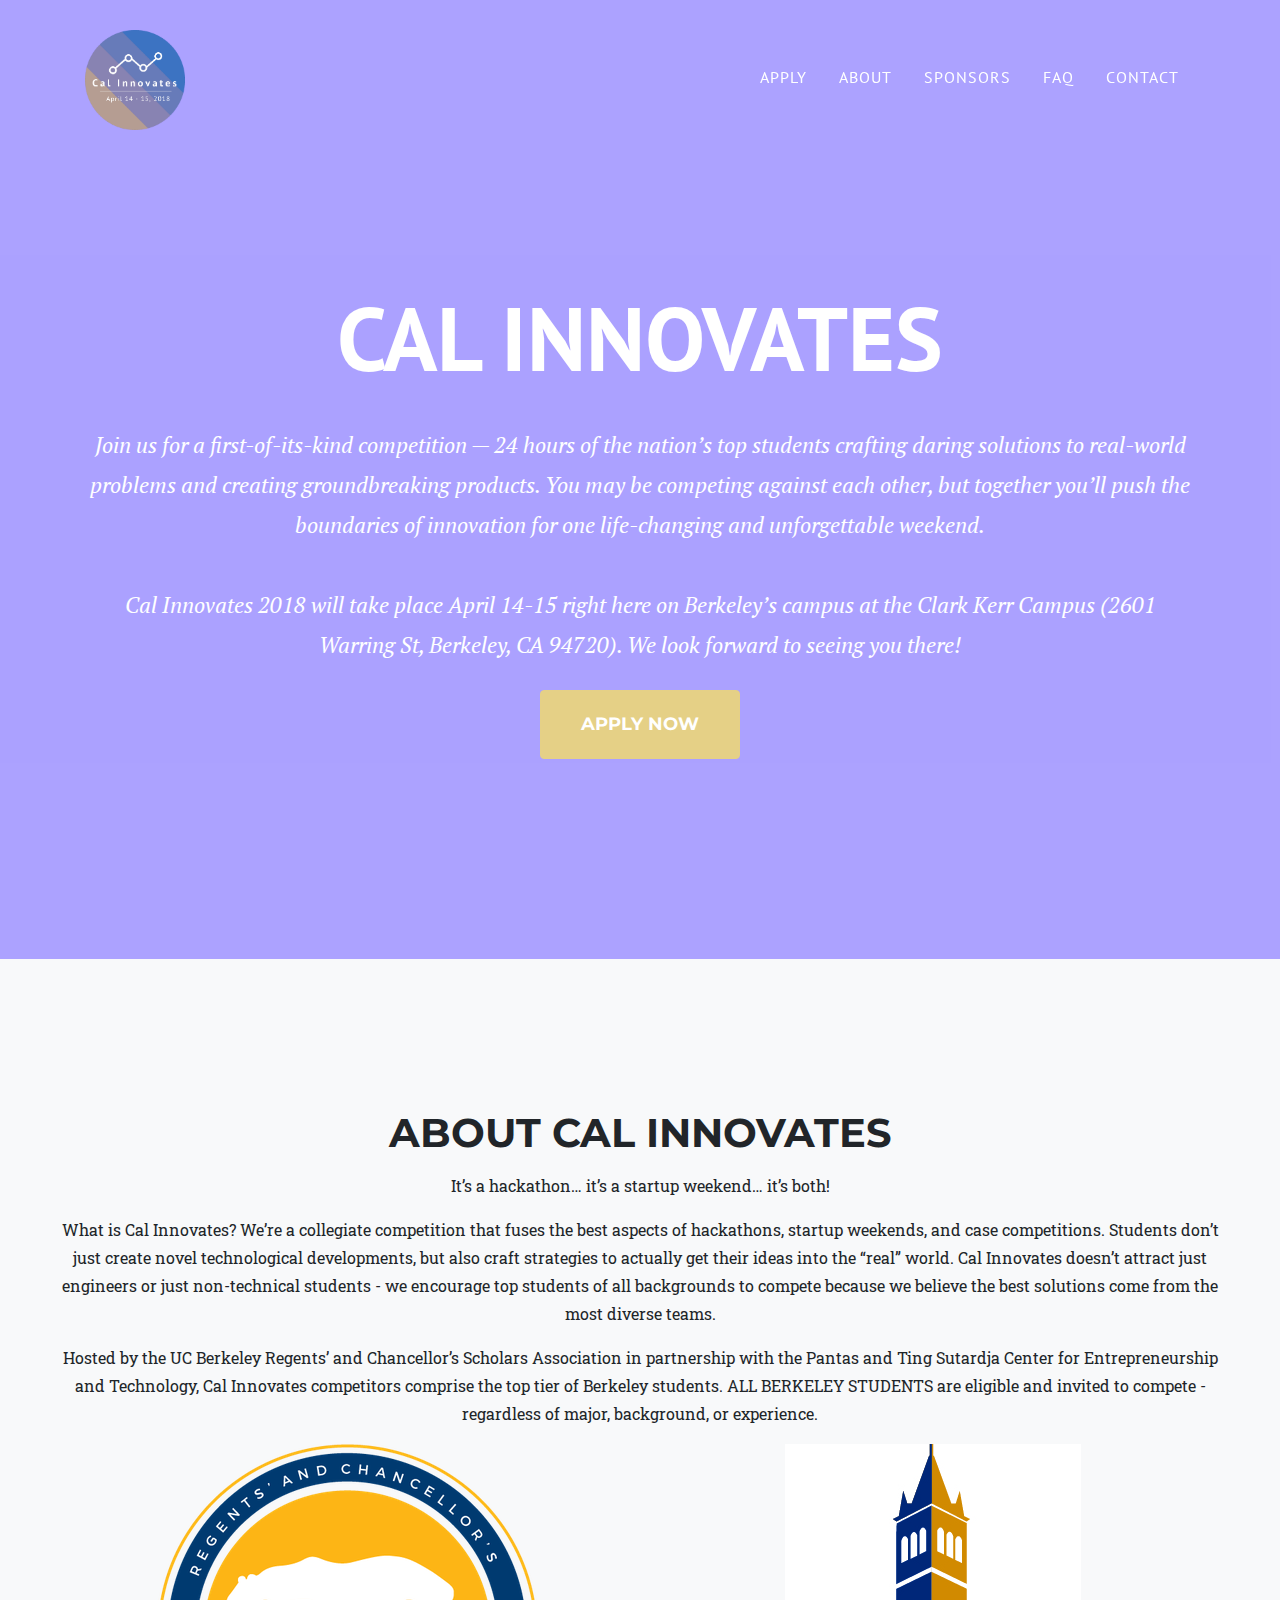
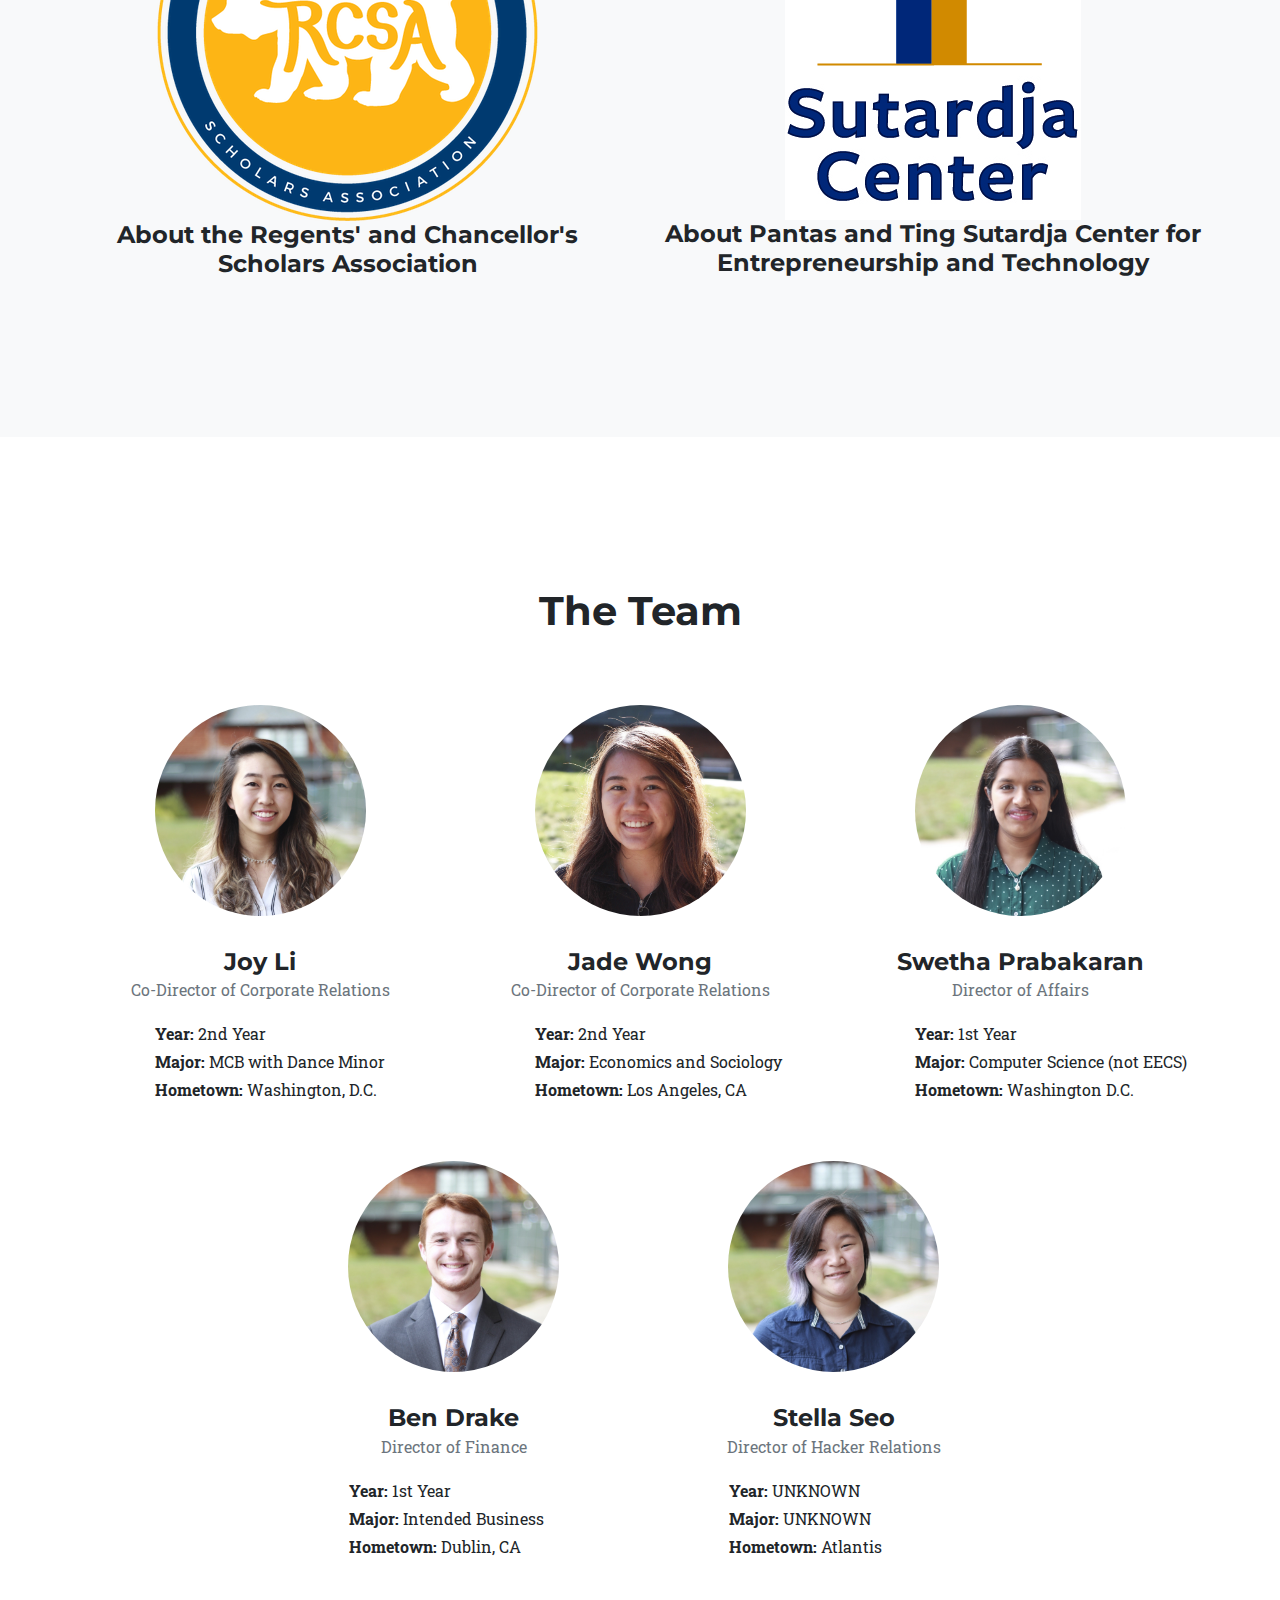
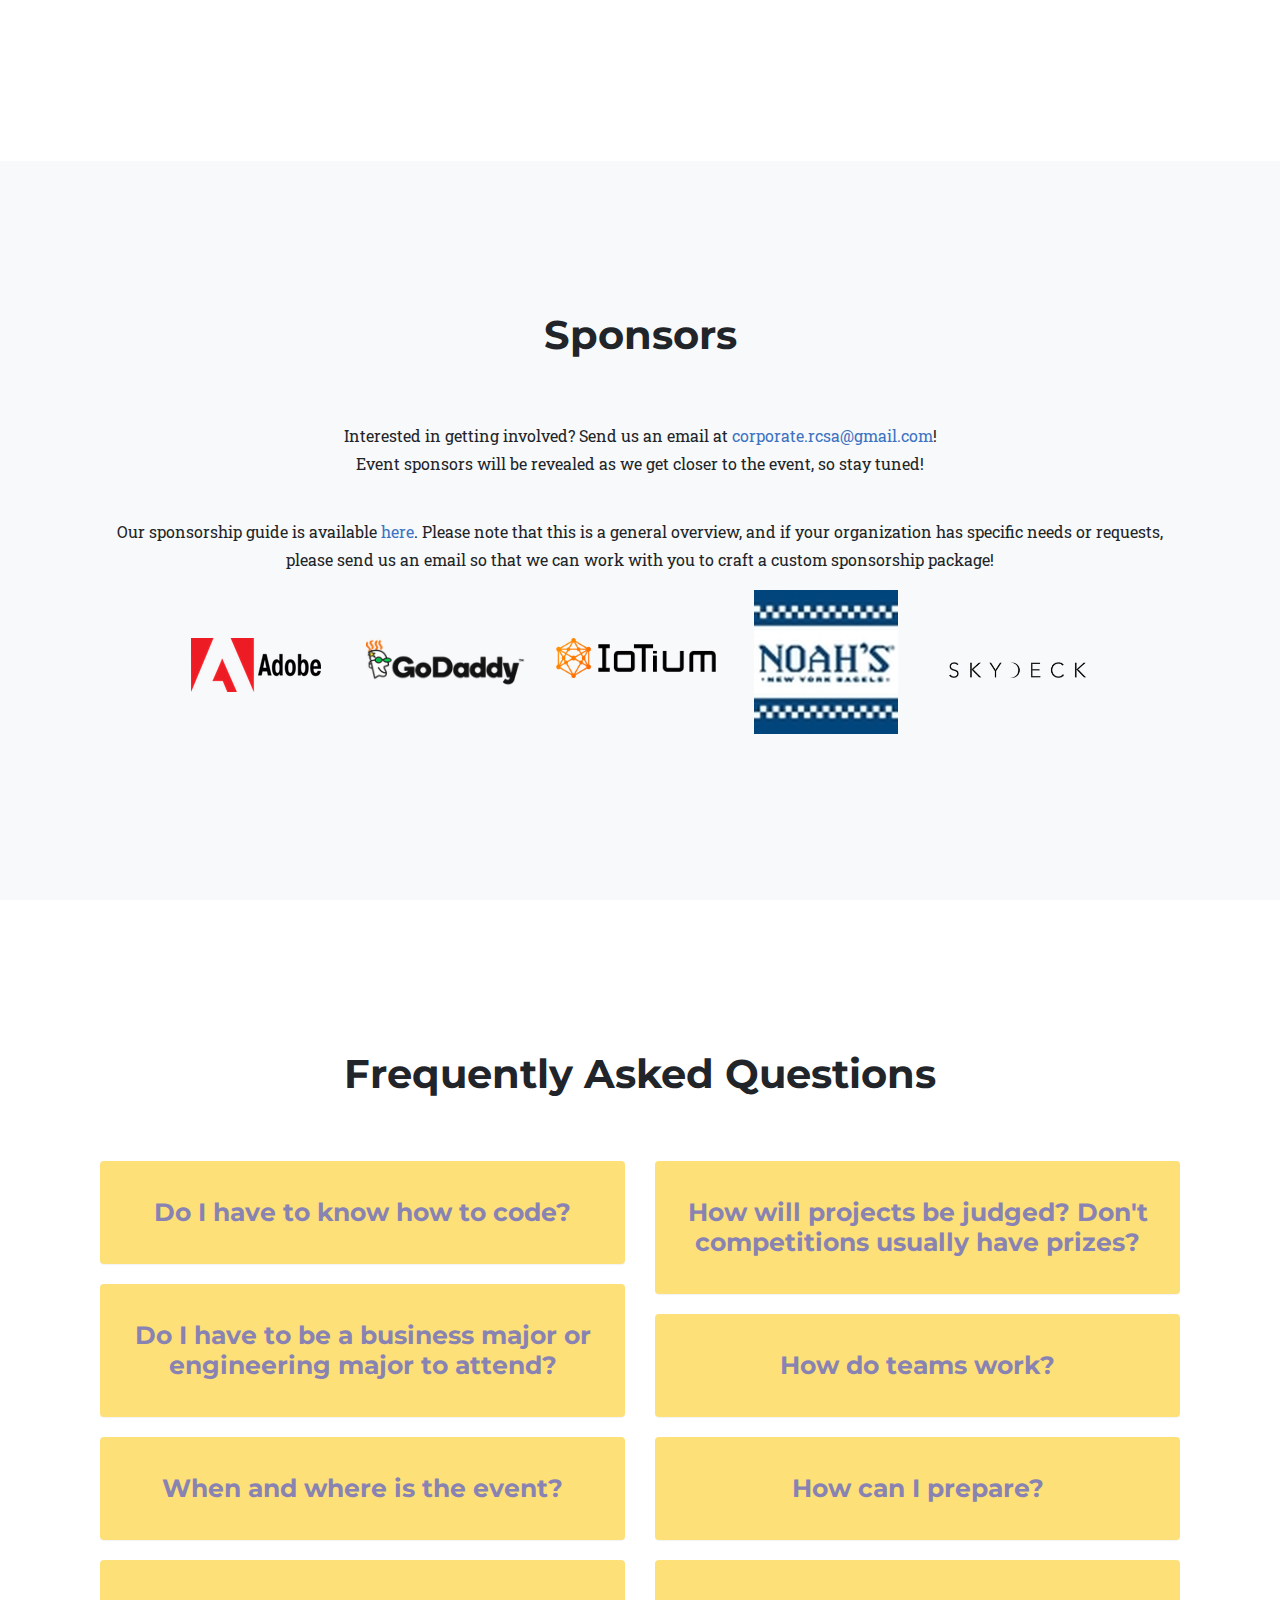
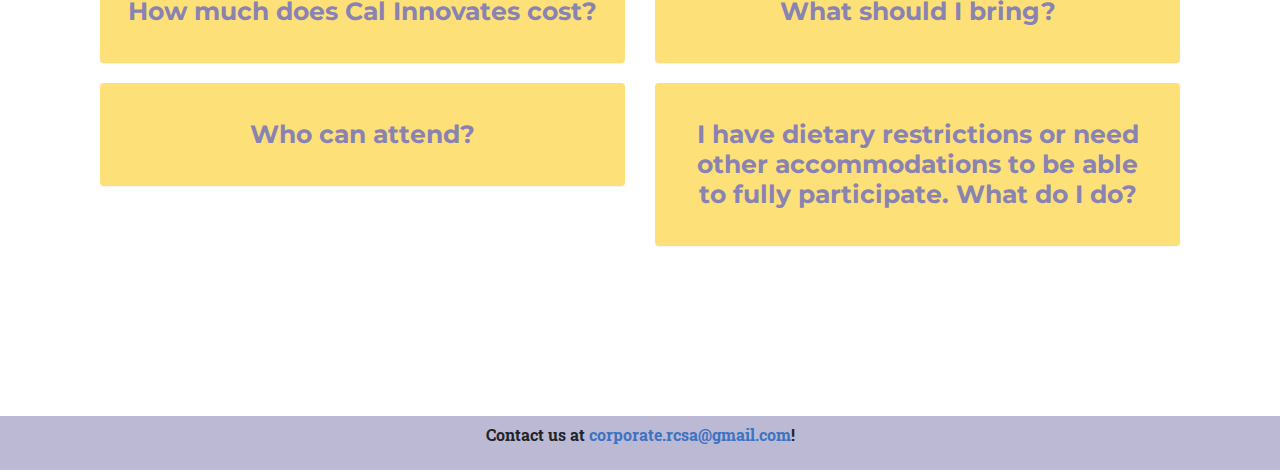
==== commit b346e9bc: "added sponsors" ====
--- a/index.html
+++ b/index.html
@@ -299,9 +299,26 @@
 				work with you to craft a custom sponsorship package!
 			</p>
 		</div>
-
-
 	</div>
+      <div class="container">
+        <div class="row">
+          <div class="col-md-2 col-sm-6 leftSponsor">
+              <img class="img-fluid d-block mx-auto sponsor" src="img/logos/adobe-logo.png" alt="">
+          </div>
+          <div class="col-md-2 col-sm-6">
+              <img class="img-fluid d-block mx-auto sponsor" src="img/logos/GoDaddy-Logo.png" alt="">
+          </div>
+          <div class="col-md-2 col-sm-6">
+              <img class="img-fluid d-block mx-auto sponsor" src="img/logos/IoTium.png" alt="">
+          </div>
+          <div class="col-md-2 col-sm-6">
+              <img class="img-fluid d-block mx-auto" src="img/logos/Noah.jpg" alt="">
+          </div>
+          <div class="col-md-2 col-sm-6">
+              <img class="img-fluid d-block mx-auto" src="img/logos/SkyDeck.png" alt="">
+          </div>
+        </div>
+      </div>
     </section>
 
 <!-- FAQ section -->
--- a/css/agency.css
+++ b/css/agency.css
@@ -668,6 +668,15 @@
   text-align: left;
 }
 
+.leftSponsor {
+  margin-left: 8%;
+}
+
+.sponsor {
+  position:relative;
+  padding-top: 30%;
+}
+
 /* The Close Button */
 .close {
     color: #aaa;
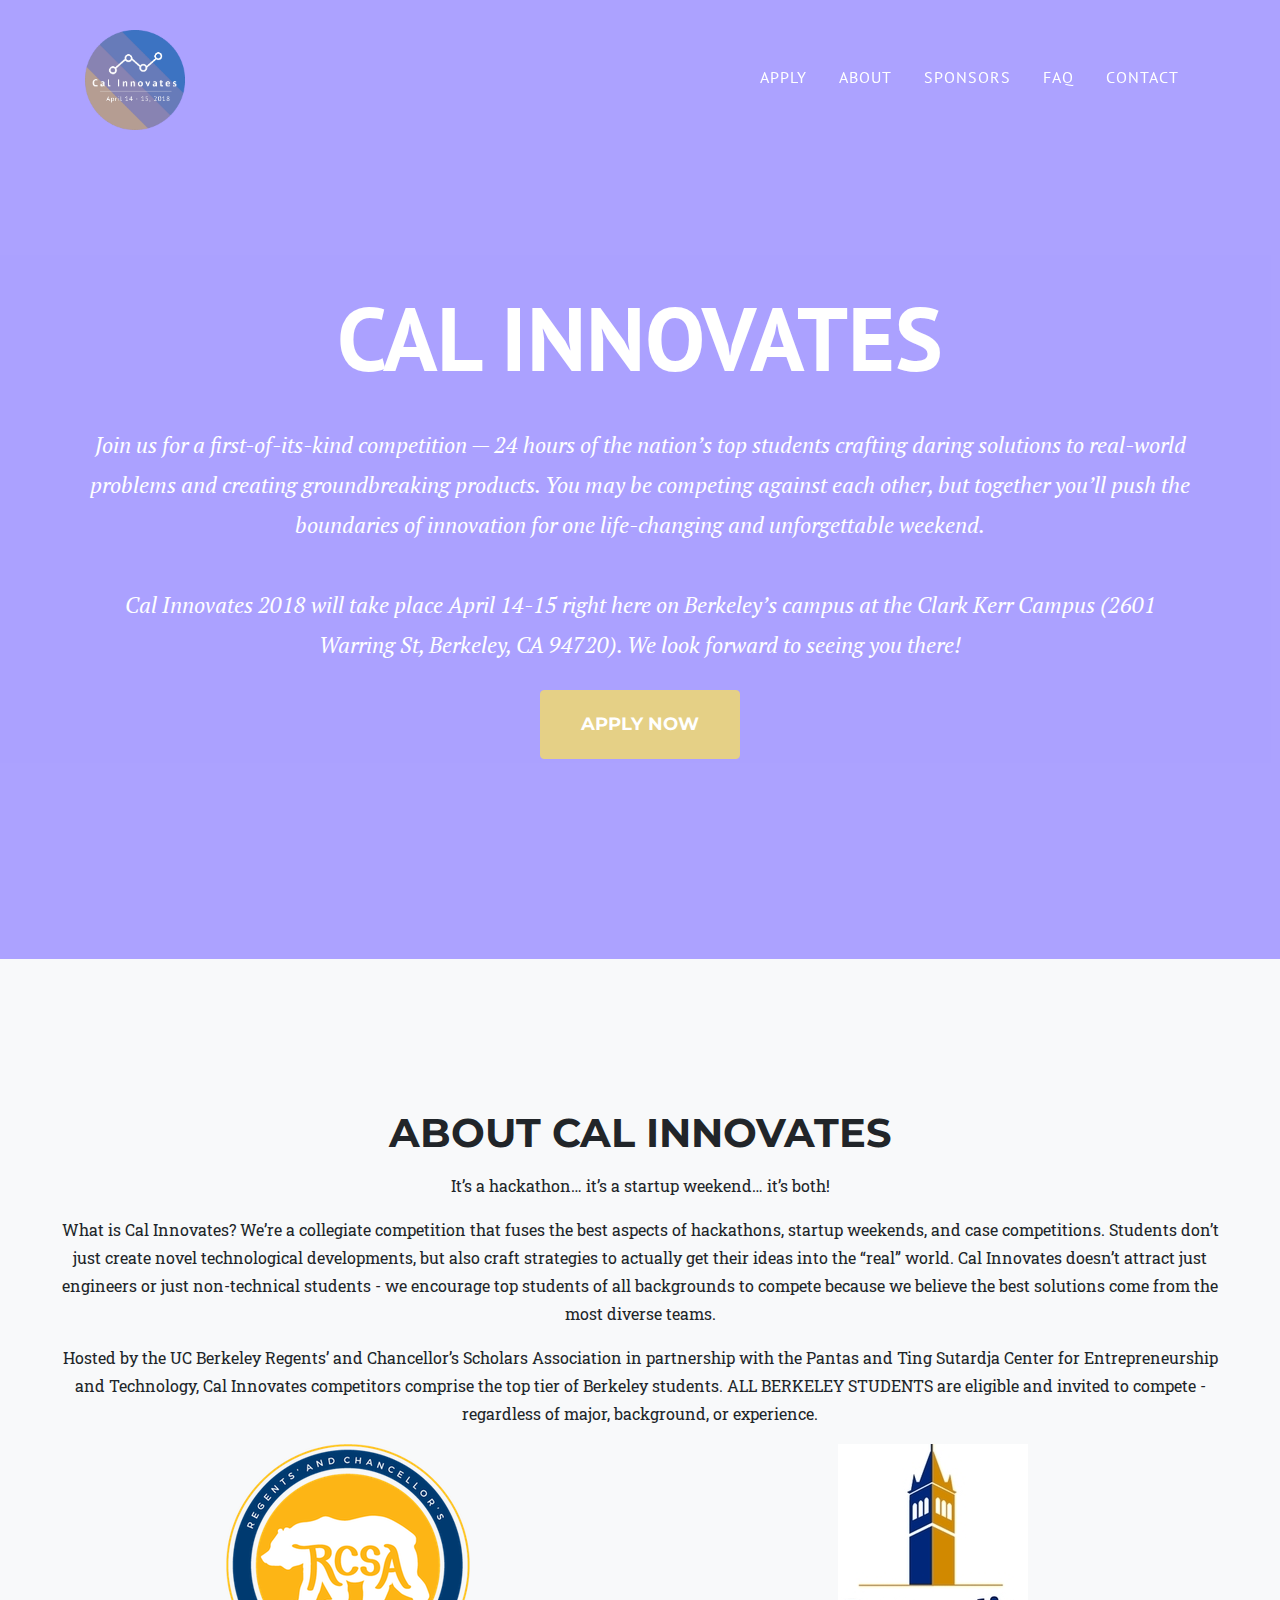
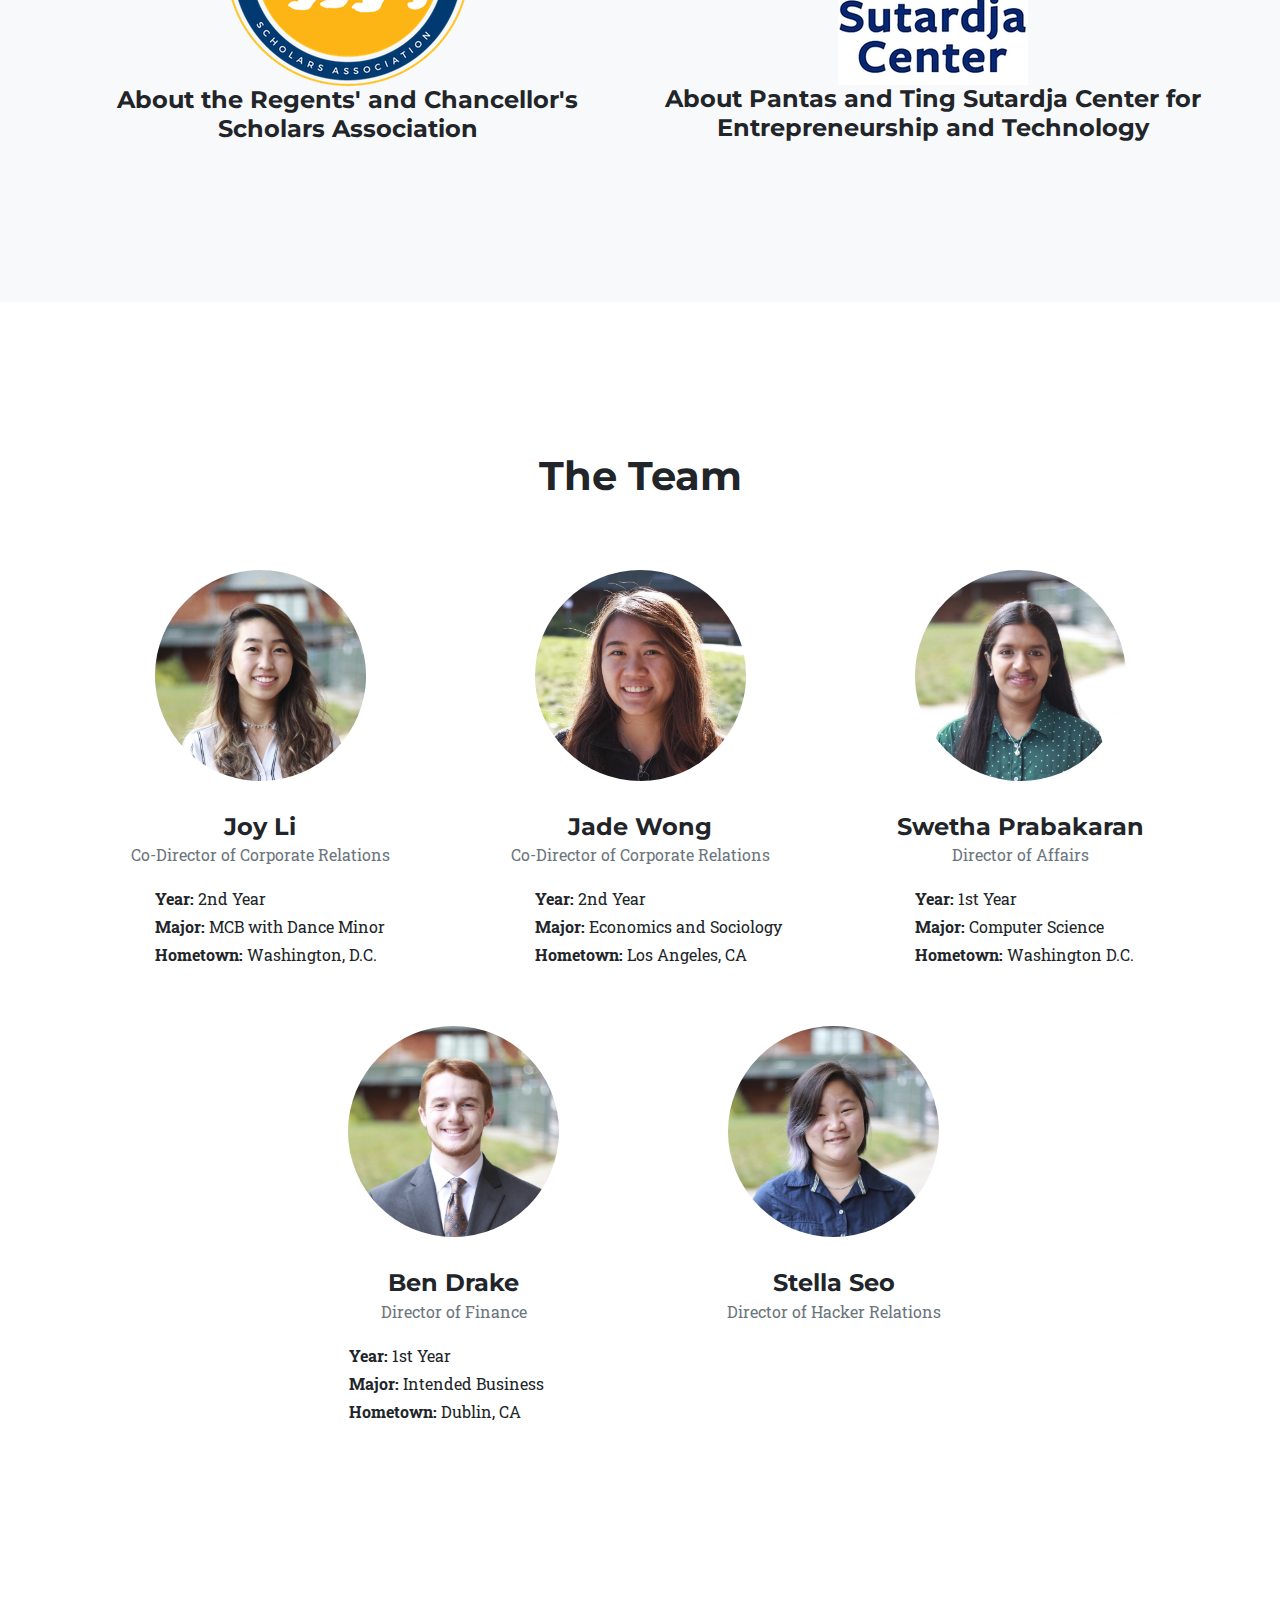
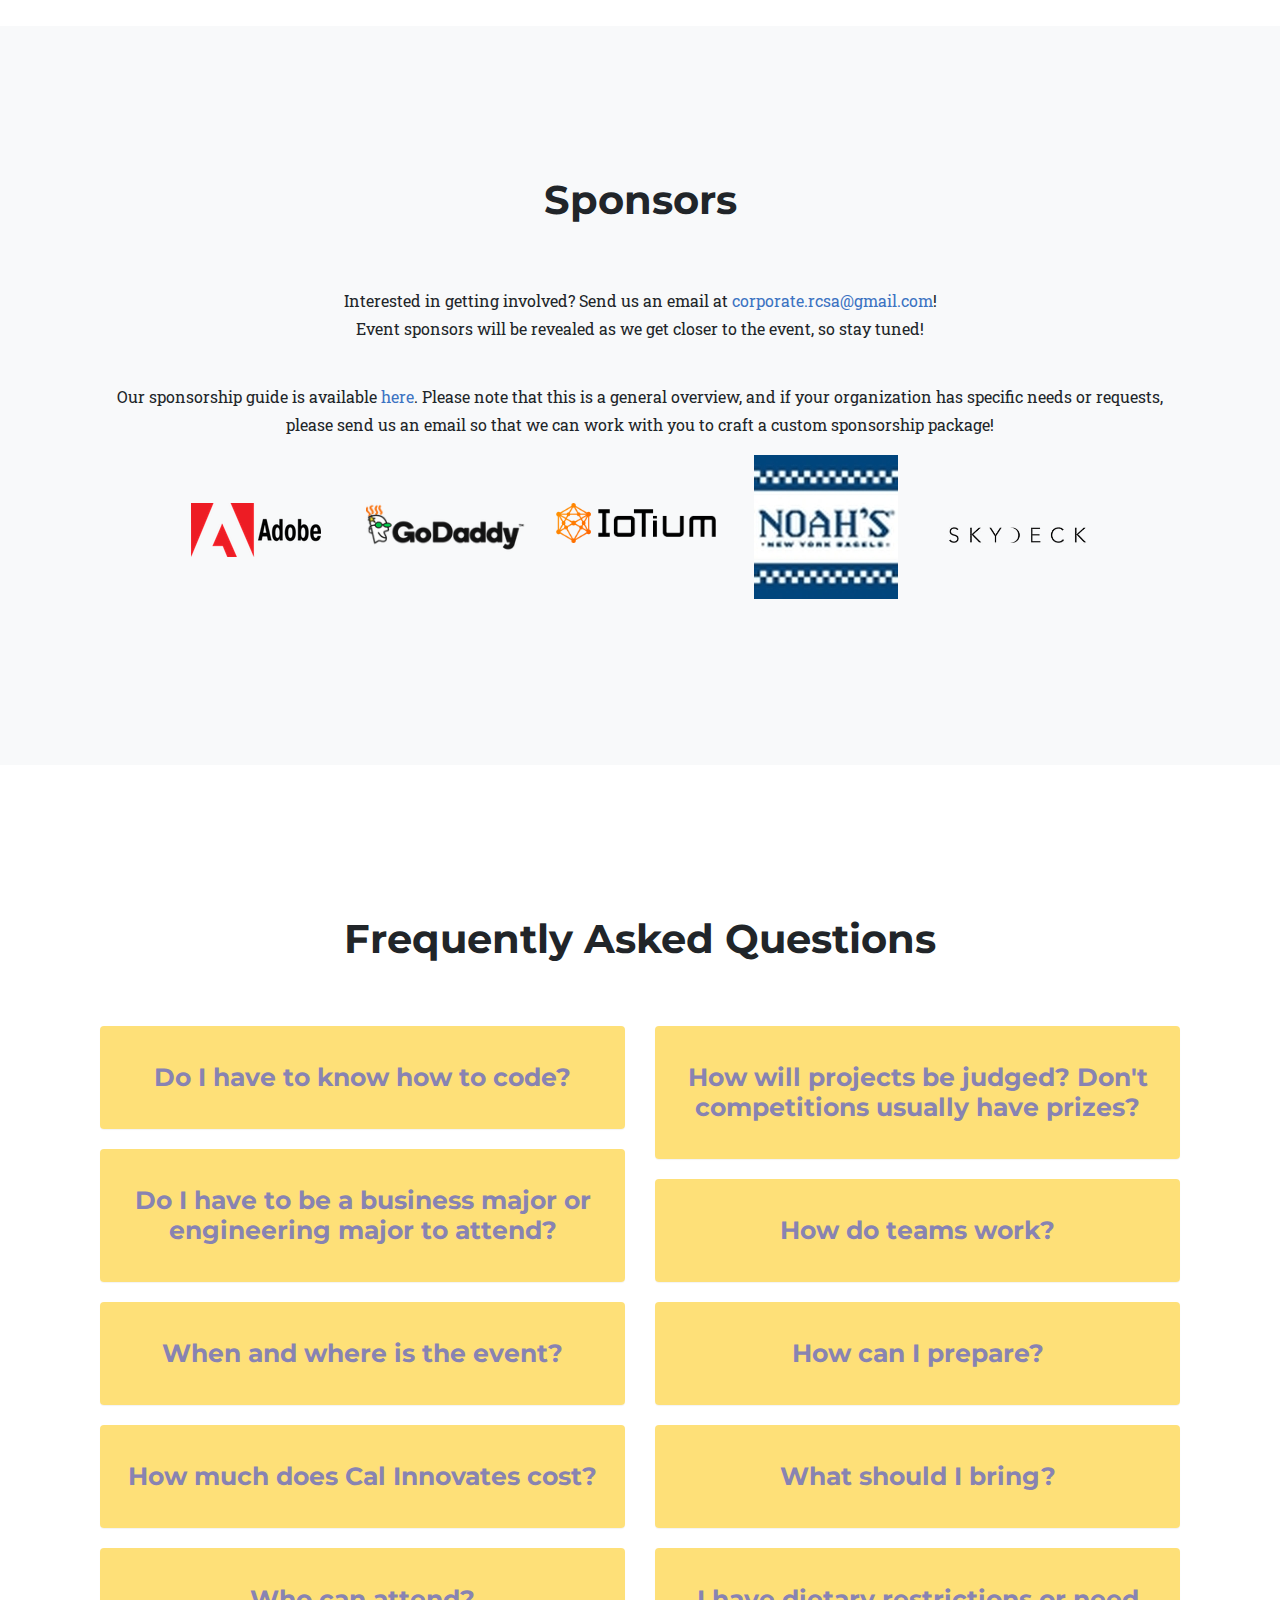
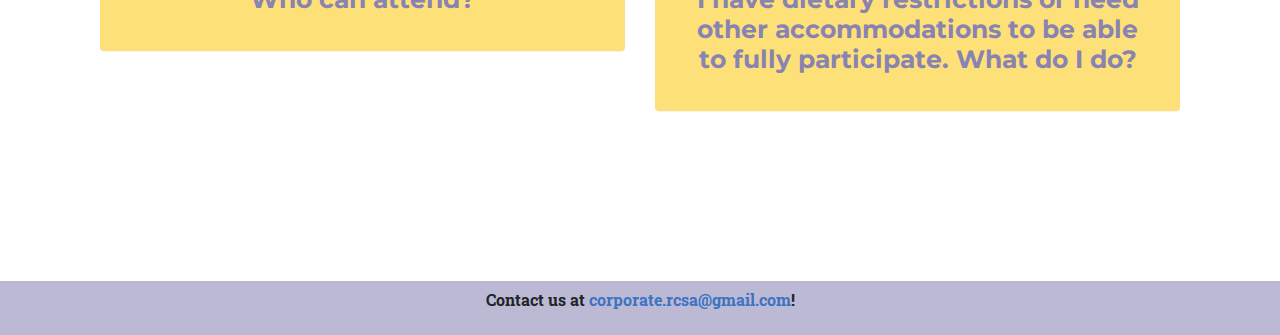
==== commit 3d22fc98: "aethestic changes" ====
--- a/index.html
+++ b/index.html
@@ -96,7 +96,6 @@
           </div>
         <div class="row text-center">
         <div class="intro">
-
           <p>It’s a hackathon… it’s a startup weekend… it’s both! </p>
 
           <p>What is Cal Innovates? We’re a collegiate competition that fuses the best aspects of hackathons, startup weekends, and case competitions. Students don’t just create novel technological developments, but also craft strategies to actually get their ideas into the “real” world. Cal Innovates doesn’t attract just engineers or just non-technical students - we encourage top students of all backgrounds to compete because we believe the best solutions come from the most diverse teams. </p>
@@ -106,13 +105,13 @@
       </div>
       <div class="row">
         <div padding-right="20px" class="col-md-6 col-sm-6 text-center">
-          <a class="rcsaInfo" href="#swethapls">
+          <a class="rcsaInfo" href="#rcsaInfo">
             <img class="img-fluid" src="img/rcsa_logo.png" alt="">
             <h4 class="aboutCaption">About the Regents' and Chancellor's Scholars Association</h4>
           </a>
         </div>
         <div class="col-md-6 col-sm-6 text-center">
-          <a class="scetInfo" href="#swethapls">
+          <a class="scetInfo" href="#scetInfo">
             <img class="img-fluid" src="img/scet_logo.jpg" alt="">
             <h4 class="aboutCaption">About Pantas and Ting Sutardja Center for Entrepreneurship and Technology </h4>
           </a>
@@ -126,33 +125,31 @@
             <span class="close">&times;</span>
             <div class="modal-info">
               <img src="img/rcsa_logo.png">
-              <ul>
-              <li>
+              <p>
                 <i>The Regents’ and Chancellor’s Scholars Association (RCSA) is one of the largest student organizations on campus, comprising of a variety of student scholars from all sorts of backgrounds and majors.
                 </i>
                 The Regents’ and Chancellor’s Scholarship is the most prestigious scholarship offered by UC Berkeley to entering undergraduates, and attracts, retains, and graduates the most sought-after students in the world and is
                 <i>
                   only awarded to the <b>Top 1% of Berkeley students.</b>
                 </i>
-              </li>
-              <li>
+              <br>
+              <br>
                 <i>
                   While at Berkeley, recent scholars have served in such notable positions as Student Regent on the University of California Board of Regents, ASUC President, and Editor-in-Chief of the Daily Californian. Scholars have been chosen as
                   <a href="http://financialaid.berkeley.edu/prizes-and-honors-university-medal">University Medalist</a> and have earned such prestigious awards as the Rhodes, Truman, and Marshall Scholarships. Many have gone on to become faculty at prestigious universities, CEOs of global corporations, and innovators and leaders in their chosen fields.
                 </i>
-              </li>
-              <li>
+              <br>
+              <br>
                 <i>
                   Berkeley welcomes around 200 new Regents' and Chancellor's Scholars each year with a campus community of more than 800 scholars enrolled, making it the largest Regents' and Chancellor's Scholarship program in the UC system.
                 </i>
-              </li>
-              <li>
+              <br>
+              <br>
                 Learn more about the Regents’ and Chancellor’s Scholars Association <a href="https://rcsa.berkeley.edu/association/">here</a>
-              </li>
-              <li>
+              <br>
+              <br>
                 Learn about the Regents’ & Chancellor’s Scholarship <a href="http://financialaid.berkeley.edu/regents-and-chancellors-scholarship">here</a>.
-              </li>
-            </ul>
+            </p>
             </div>
           </div>
         </div>
@@ -163,23 +160,21 @@
             <span class="close">&times;</span>
             <div class="modal-info">
               <img src="img/scet_logo.jpg">
-              <ul>
-                <li>
+              <p>
                   <i>
                     Since 2005, the Pantas and Ting Sutardja Center for Entrepreneurship and Technology (SCET) has created the foundation of Berkeley’s entrepreneurship ecosystem including <a href="http://skydeck.berkeley.edu/">SkyDeck</a>, the <a href="http://funginstitute.berkeley.edu/">Fung Institute</a>, the <a href="http://scet.berkeley.edu/programs/elpp/">Engineering Leadership Professional Program</a>, <a href="http://scet.berkeley.edu/programs/global-venture-lab/">Global Venture Lab</a>, and an extensive ecosystem of Silicon Valley and Global partners.
                   </i>
-              </li>
-              <li>
+              <br>
+              <br>
                 <i>
                   The Center is also known for developing the Berkeley Method, an internationally recognized approach to teaching technology entrepreneurship to undergraduates, innovation to Ph.D. students, and technology firm leadership to professionals and executives. As part of the Berkeley innovation ecosystem, the Sutardja Center also collaborates closely with the <a href="http://jacobsinstitute.berkeley.edu/">Jacob’s Institute for Design</a>, the <a href="http://www.haas.berkeley.edu/">Haas Business School</a>, and the <a href="http://foundry.citris-uc.org/">CITRIS Foundry</a>.
                 </i>
-              </li>
-              <li>
+              <br>
+              <br>
                 <i>
                   Learn more about the Sutardja Center <a href="http://scet.berkeley.edu/about/">here</a>.
                 </i>
-              </li>
-              </ul>
+              </p>
             </div>
           </div>
         </div>
@@ -235,7 +230,7 @@
               <p class="aboutDescription">
                 <b>Year:</b> 1st Year
                 <br>
-                <b>Major:</b> Computer Science (not EECS)
+                <b>Major:</b> Computer Science
                 <br>
                 <b>Hometown:</b> Washington D.C.
               </p>
@@ -260,14 +255,6 @@
               <img class="mx-auto rounded-circle" src="img/team/5.jpg" alt="">
               <h4>Stella Seo</h4>
               <p class="text-muted">Director of Hacker Relations</p>
-              <p class="aboutDescription">
-                <b>Year:</b> UNKNOWN
-                <br>
-                <b>Major:</b> UNKNOWN
-                <br>
-                <b>Hometown:</b> Atlantis
-              </p>
-            </div>
           </div>
         </div>
       </div>
--- a/css/agency.css
+++ b/css/agency.css
@@ -655,7 +655,7 @@
   position: relative;
   margin-left: 25%;
   margin-right: 25%;
-  font-size: 20px;
+  font-size: 18px;
 }
 
 .twoLeft {
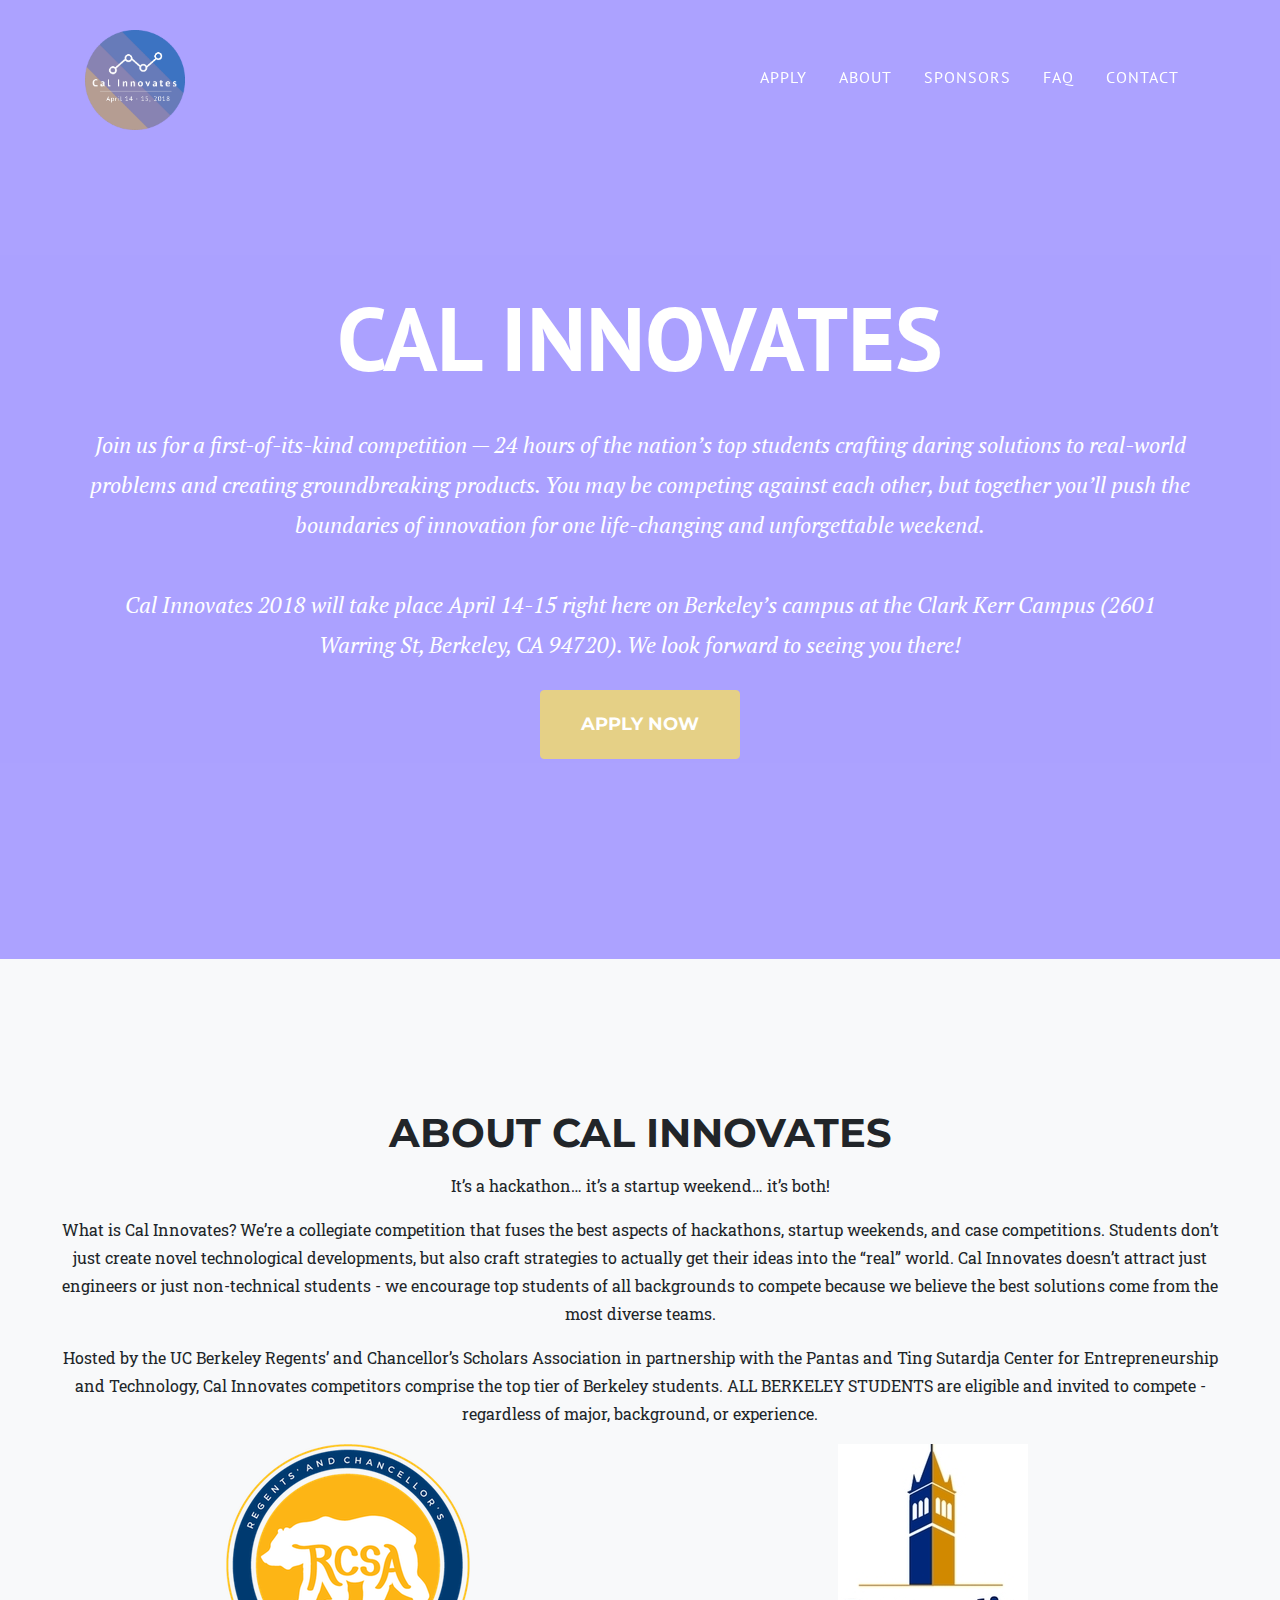
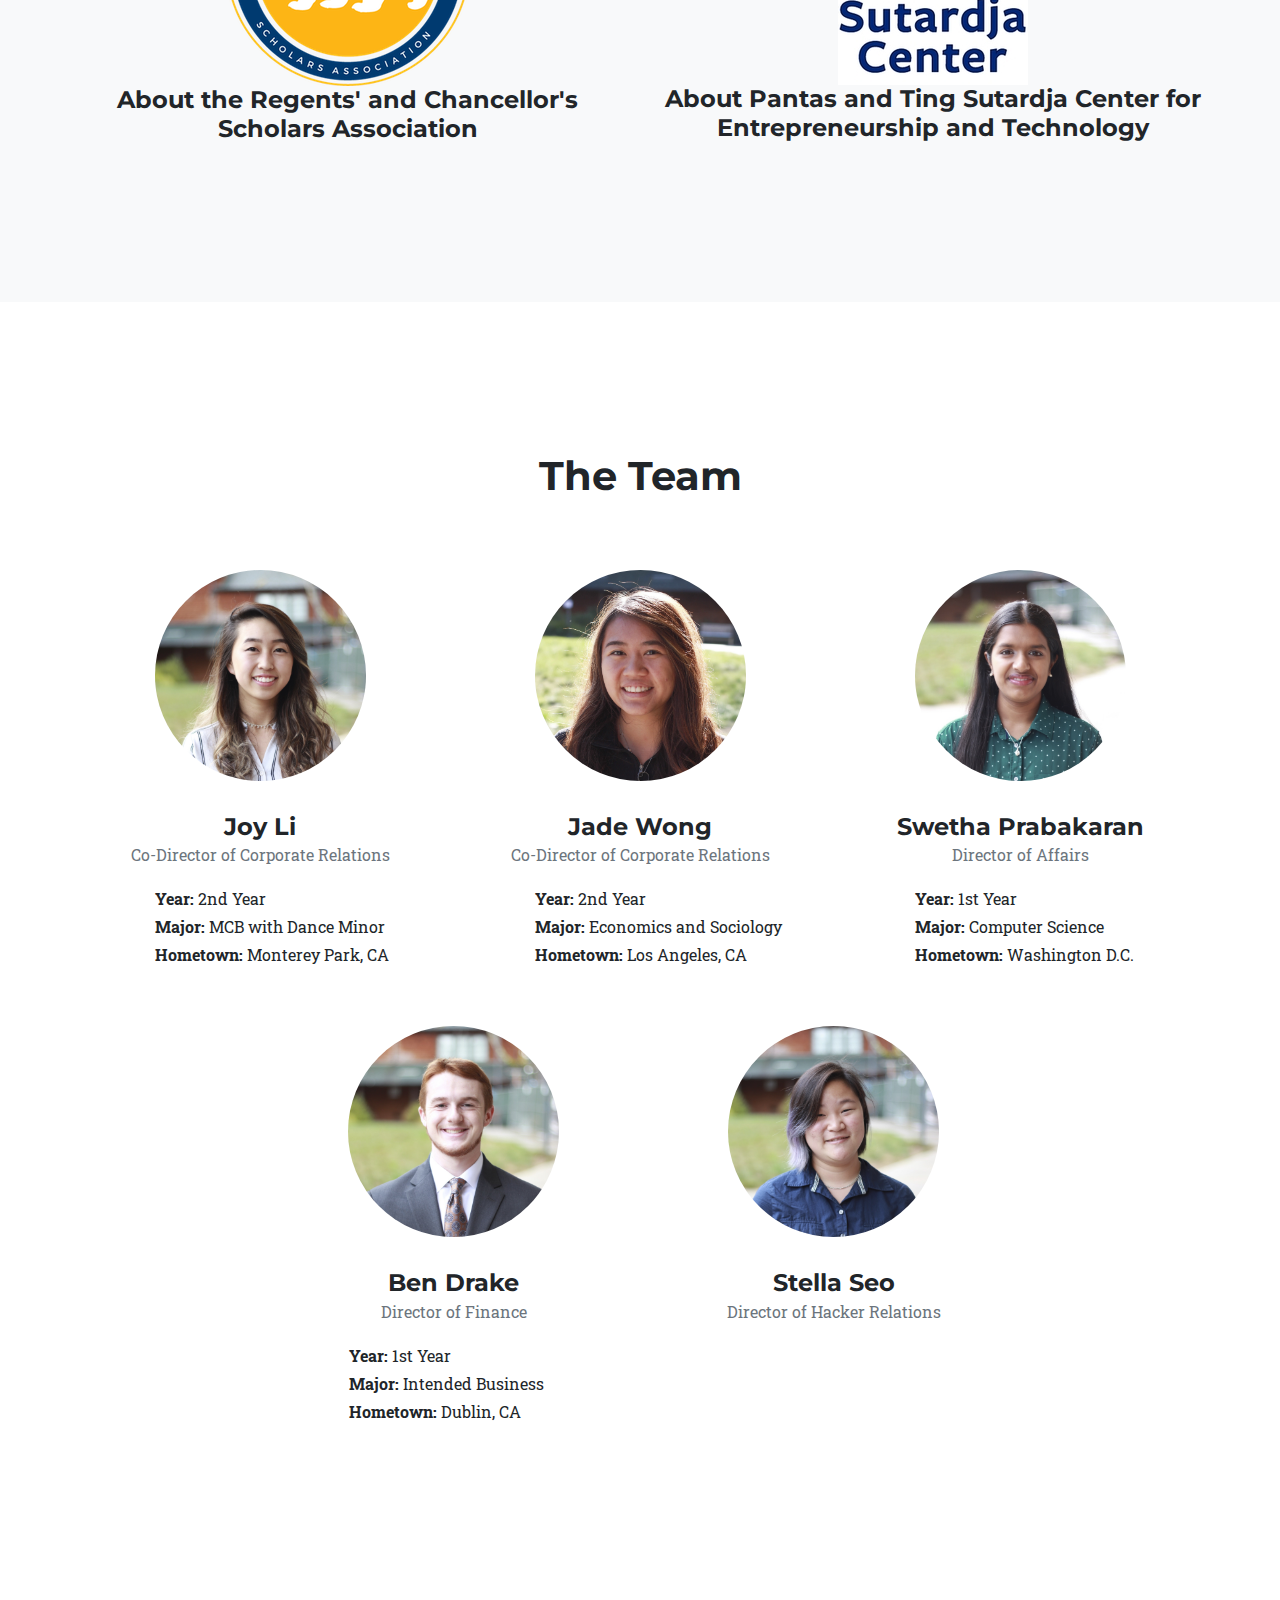
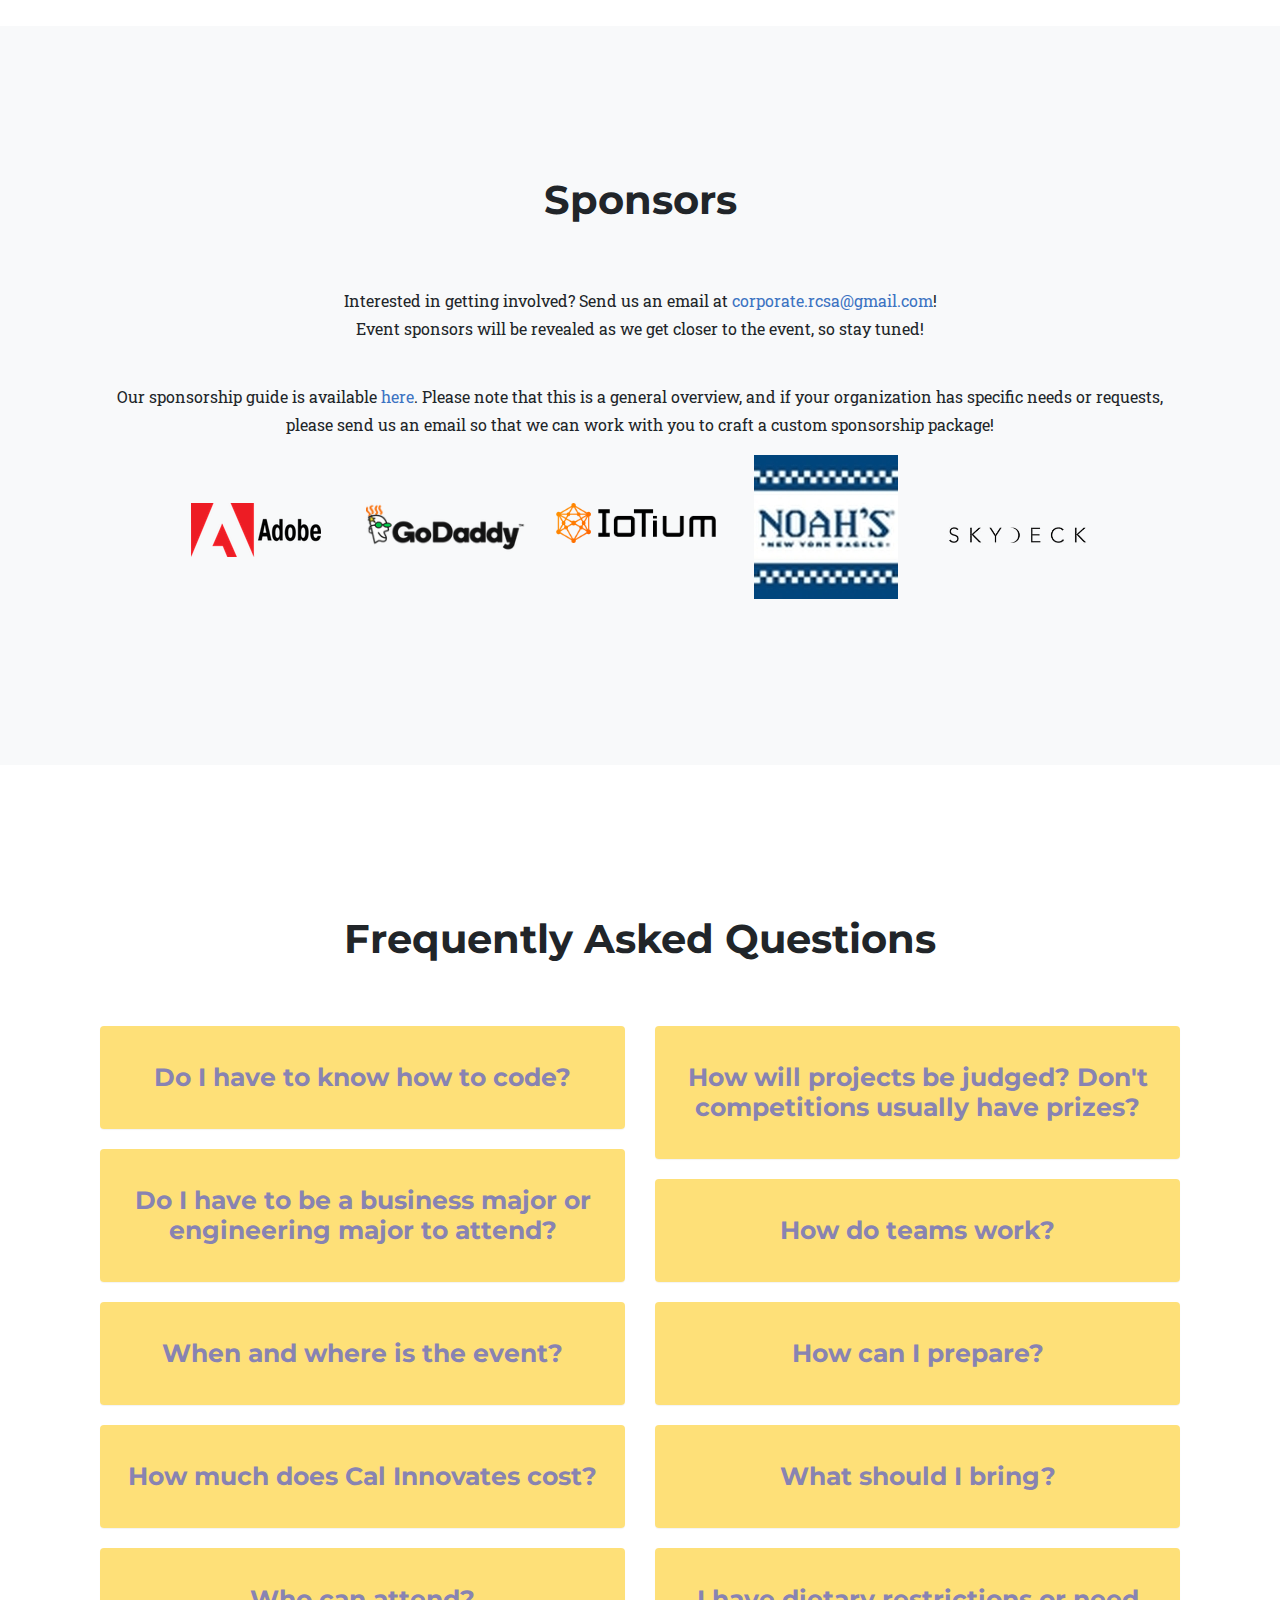
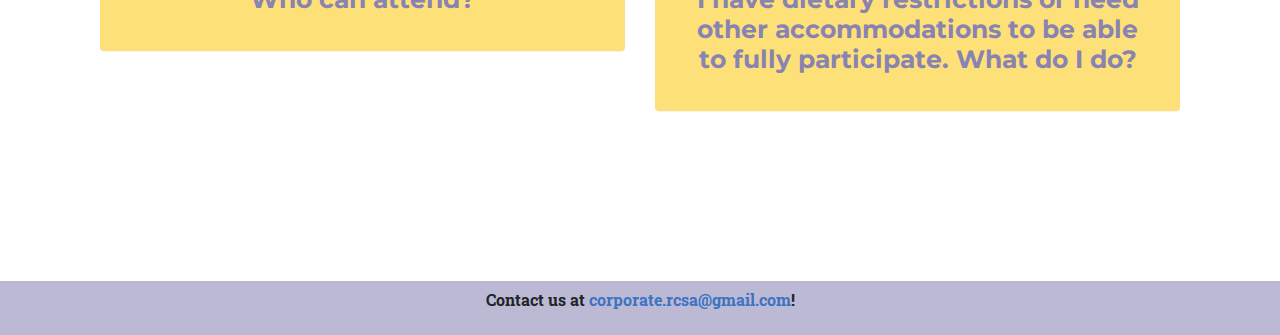
==== commit a88b4d73: "Changed Joy's hometown" ====
--- a/index.html
+++ b/index.html
@@ -202,7 +202,7 @@
                 <br>
                 <b>Major:</b> MCB with Dance Minor
                 <br>
-                <b>Hometown:</b> Washington, D.C.
+                <b>Hometown:</b> Monterey Park, CA
               </p>
             </div>
           </div>
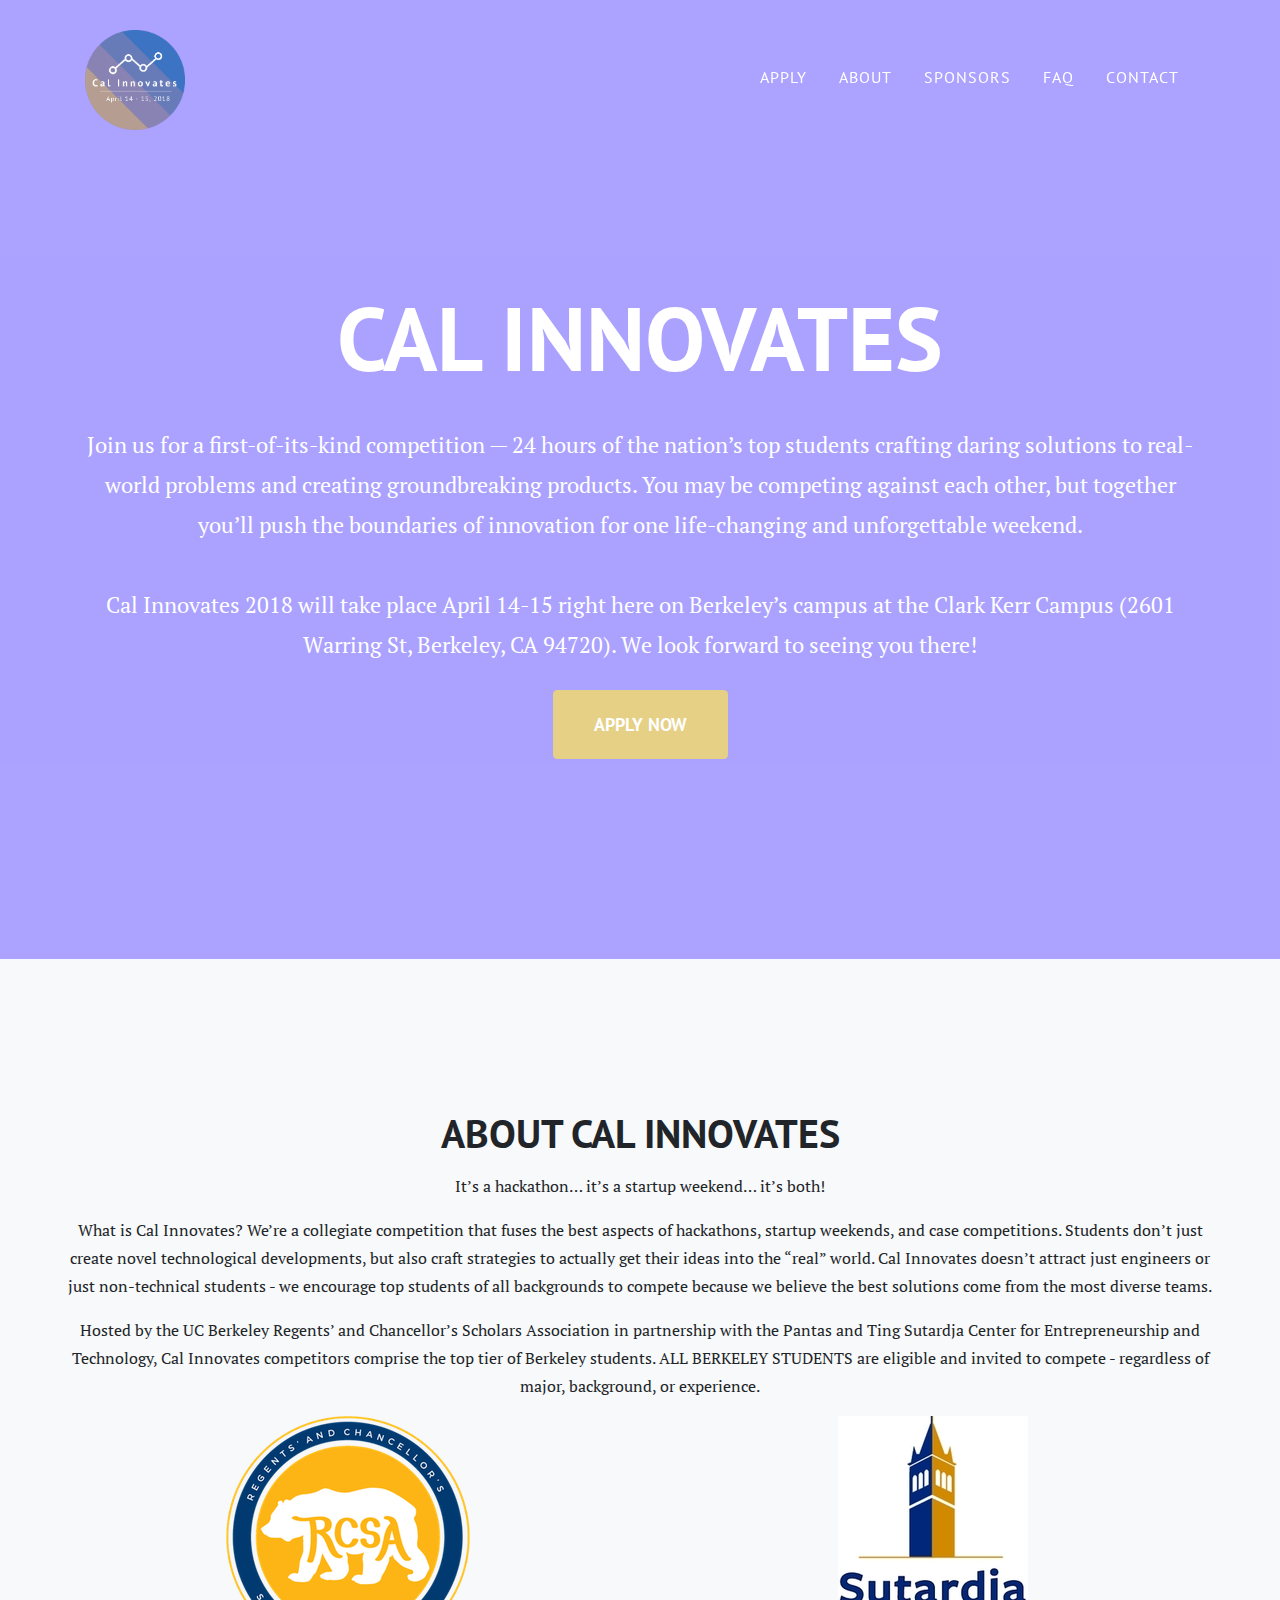
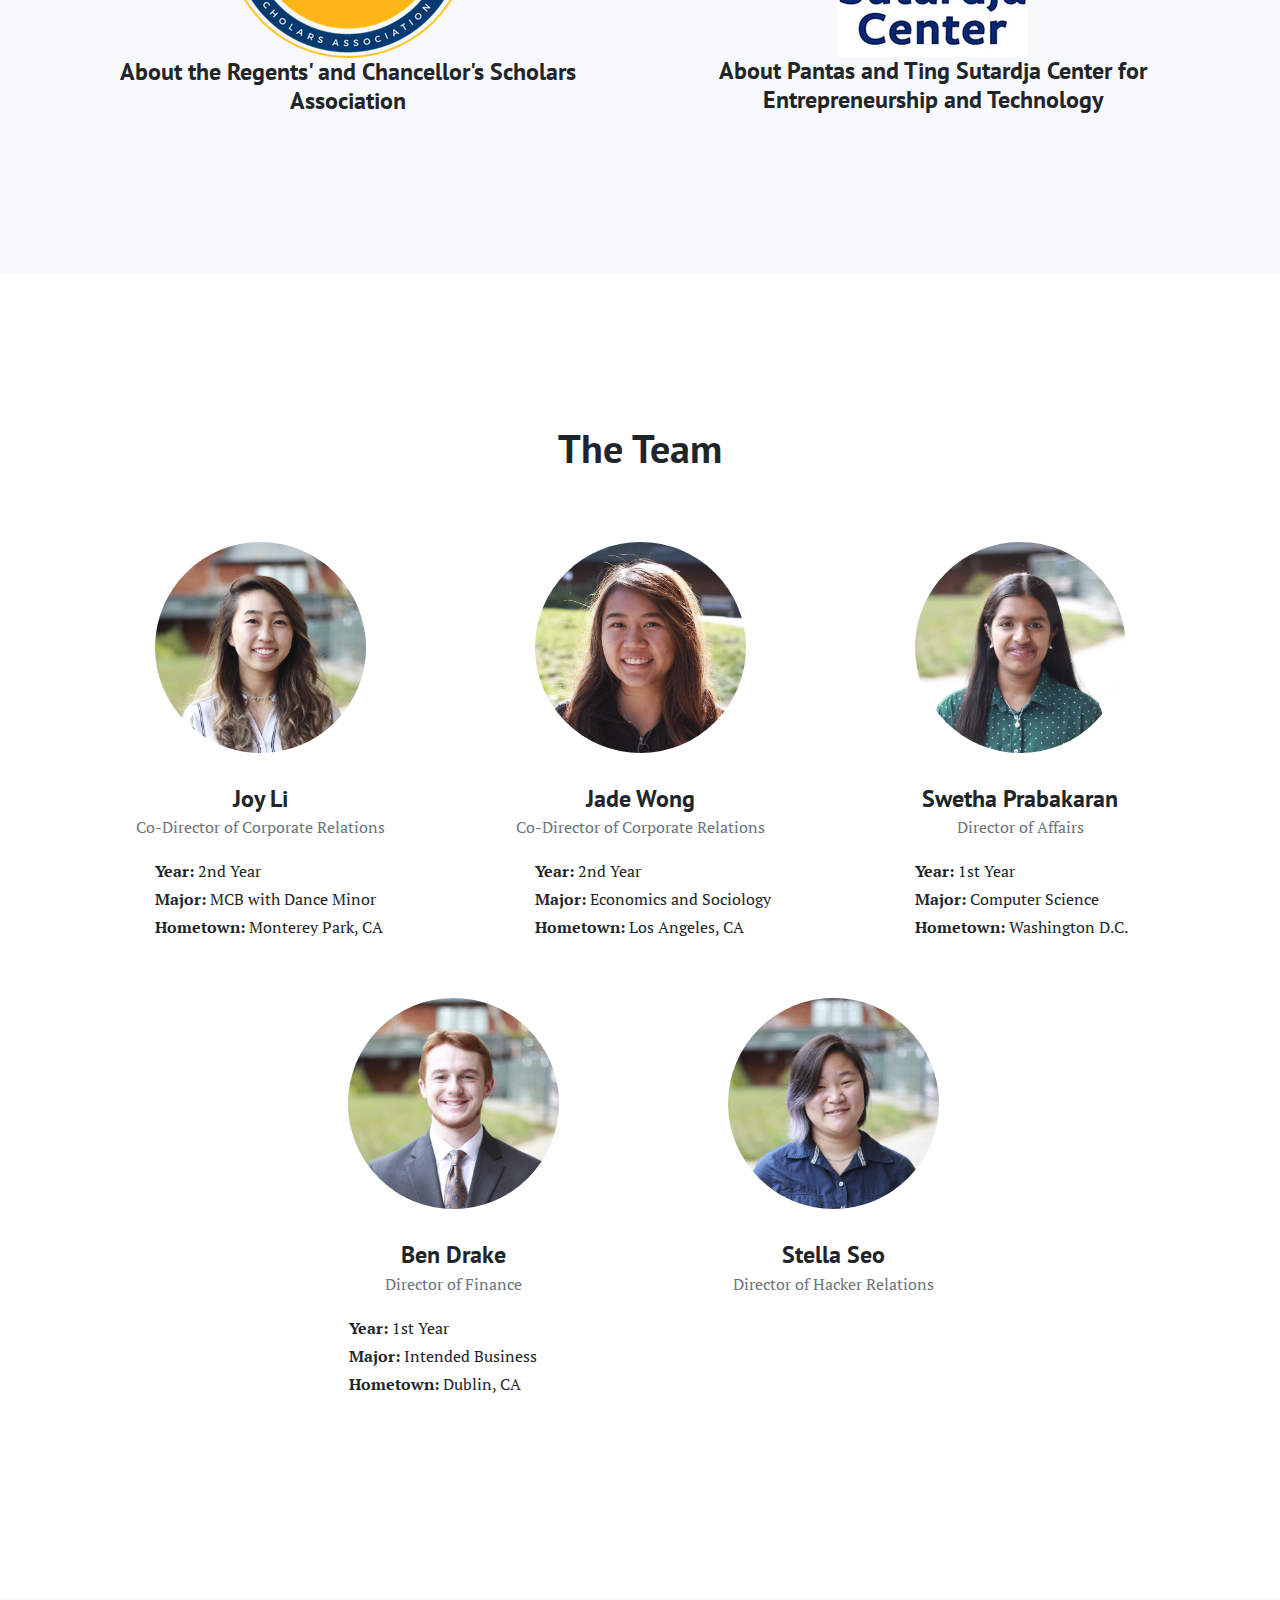
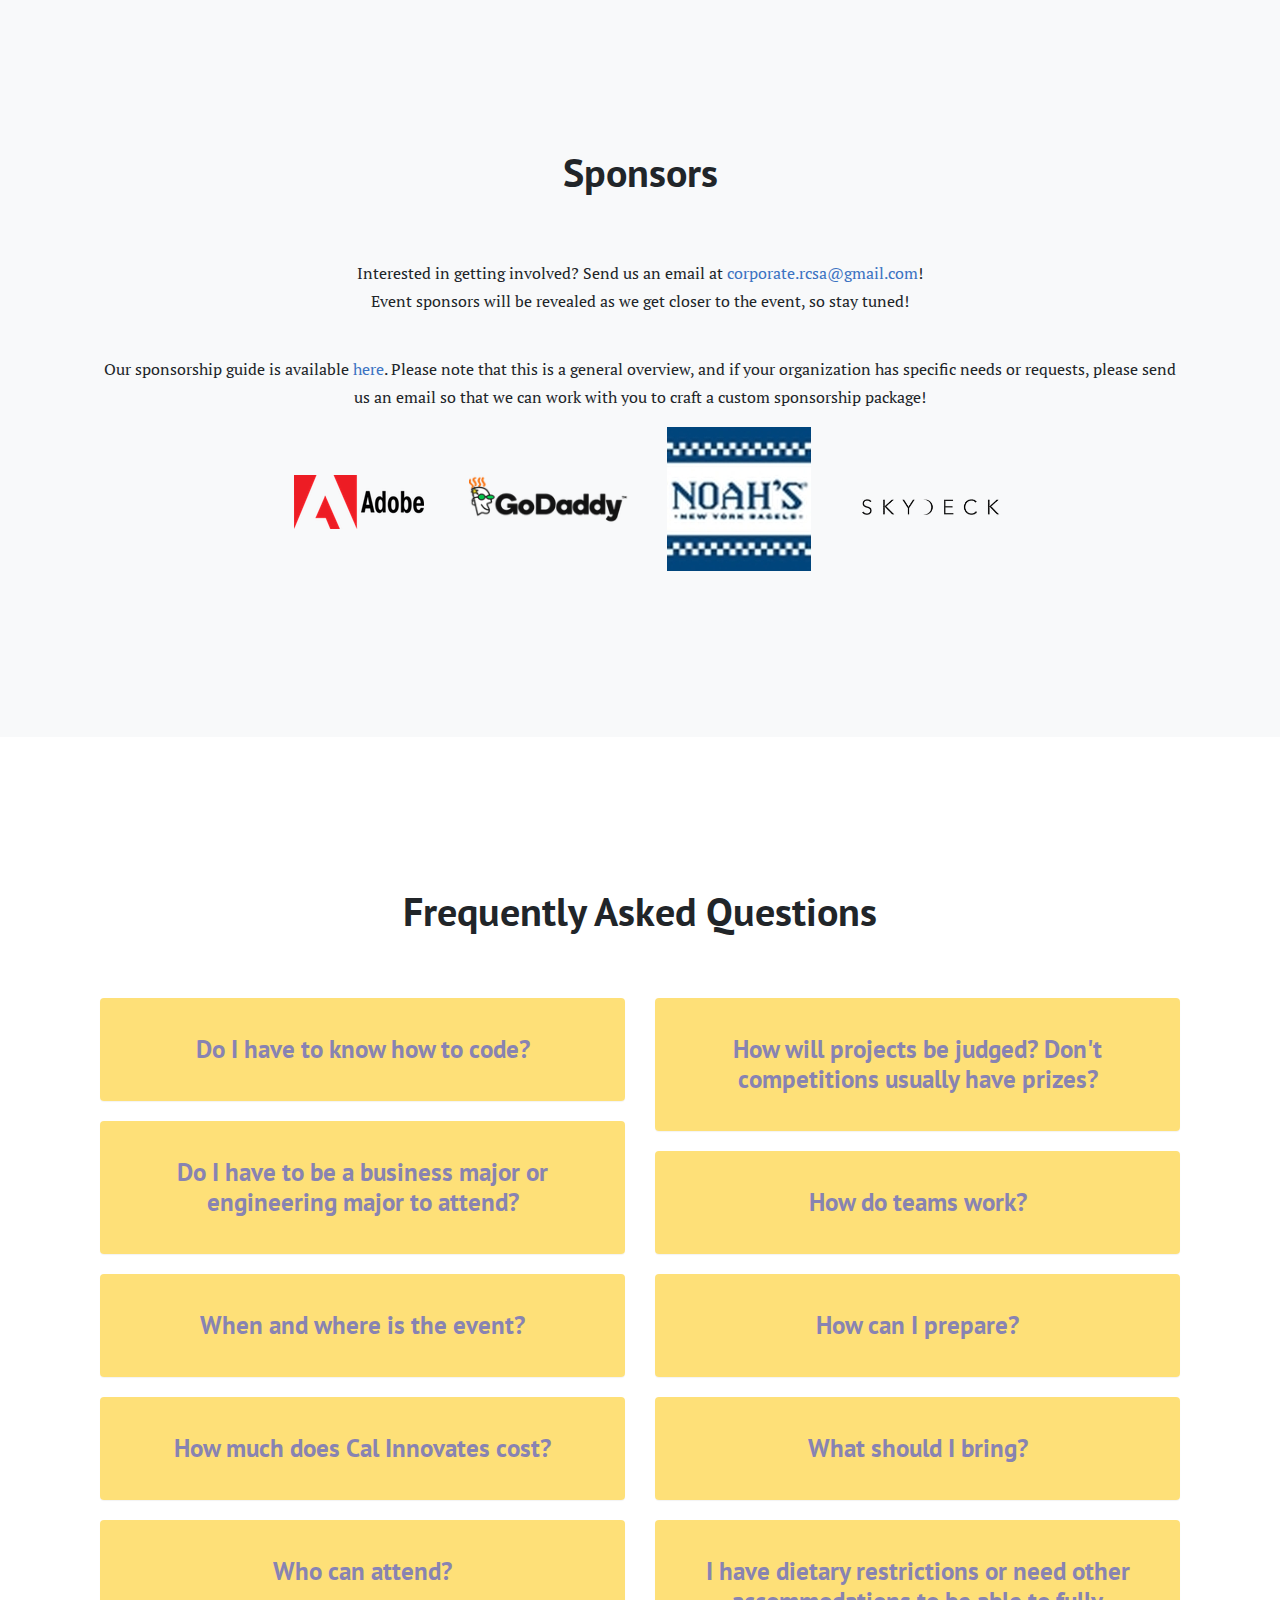
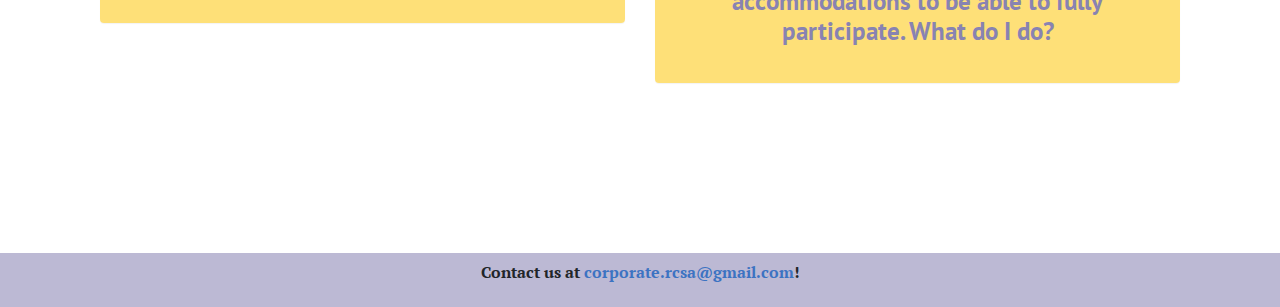
==== commit 8c543464: "Removed iotium sponsor" ====
--- a/index.html
+++ b/index.html
@@ -296,9 +296,6 @@
               <img class="img-fluid d-block mx-auto sponsor" src="img/logos/GoDaddy-Logo.png" alt="">
           </div>
           <div class="col-md-2 col-sm-6">
-              <img class="img-fluid d-block mx-auto sponsor" src="img/logos/IoTium.png" alt="">
-          </div>
-          <div class="col-md-2 col-sm-6">
               <img class="img-fluid d-block mx-auto" src="img/logos/Noah.jpg" alt="">
           </div>
           <div class="col-md-2 col-sm-6">
--- a/css/agency.css
+++ b/css/agency.css
@@ -1,6 +1,6 @@
 body {
   overflow-x: hidden;
-  font-family: 'Roboto Slab', 'Helvetica Neue', Helvetica, Arial, sans-serif;
+  font-family: 'PT Serif', 'Roboto Slab', 'Helvetica Neue', Helvetica, Arial, sans-serif;
 }
 
 .tab {
@@ -31,7 +31,7 @@
 h5,
 h6 {
   font-weight: 700;
-  font-family: 'Montserrat', 'Helvetica Neue', Helvetica, Arial, sans-serif;
+  font-family: 'PT Sans', 'Montserrat', 'Helvetica Neue', Helvetica, Arial, sans-serif;
 }
 
 section {
@@ -54,7 +54,7 @@
   font-style: italic;
   margin-bottom: 75px;
   text-transform: none;
-  font-family: 'Droid Serif', 'Helvetica Neue', Helvetica, Arial, sans-serif;
+  font-family: 'PT Sans', 'Droid Serif', 'Helvetica Neue', Helvetica, Arial, sans-serif;
 }
 
 @media (min-width: 768px) {
@@ -64,7 +64,7 @@
 }
 
 .btn {
-  font-family: 'Montserrat', 'Helvetica Neue', Helvetica, Arial, sans-serif;
+  font-family: 'PT Sans', 'Montserrat', 'Helvetica Neue', Helvetica, Arial, sans-serif;
   font-weight: 700;
 }
 
@@ -198,7 +198,7 @@
 
 header.masthead .intro-text .intro {
   font-size: 22px;
-  font-style: italic;
+  /* font-style: italic; */
   line-height: 22px;
   margin-bottom: 25px;
   font-family: 'PT Serif', 'Droid Serif', 'Helvetica Neue', Helvetica, Arial, sans-serif;
@@ -218,7 +218,7 @@
   }
   header.masthead .intro-text .intro {
     font-size: 22px;
-    font-style: italic;
+    /*font-style: italic; */
     line-height: 40px;
     margin-bottom: 25px;
     font-family: 'PT Serif', 'Droid Serif', 'Helvetica Neue', Helvetica, Arial, sans-serif;
@@ -358,7 +358,7 @@
 
 .portfolio-modal .modal-content p.item-intro {
   font-size: 16px;
-  font-style: italic;
+  /* font-style: italic; */
   margin: 20px 0 30px;
   font-family: 'Droid Serif', 'Helvetica Neue', Helvetica, Arial, sans-serif;
 }
@@ -669,7 +669,7 @@
 }
 
 .leftSponsor {
-  margin-left: 8%;
+  margin-left: 17%;
 }
 
 .sponsor {
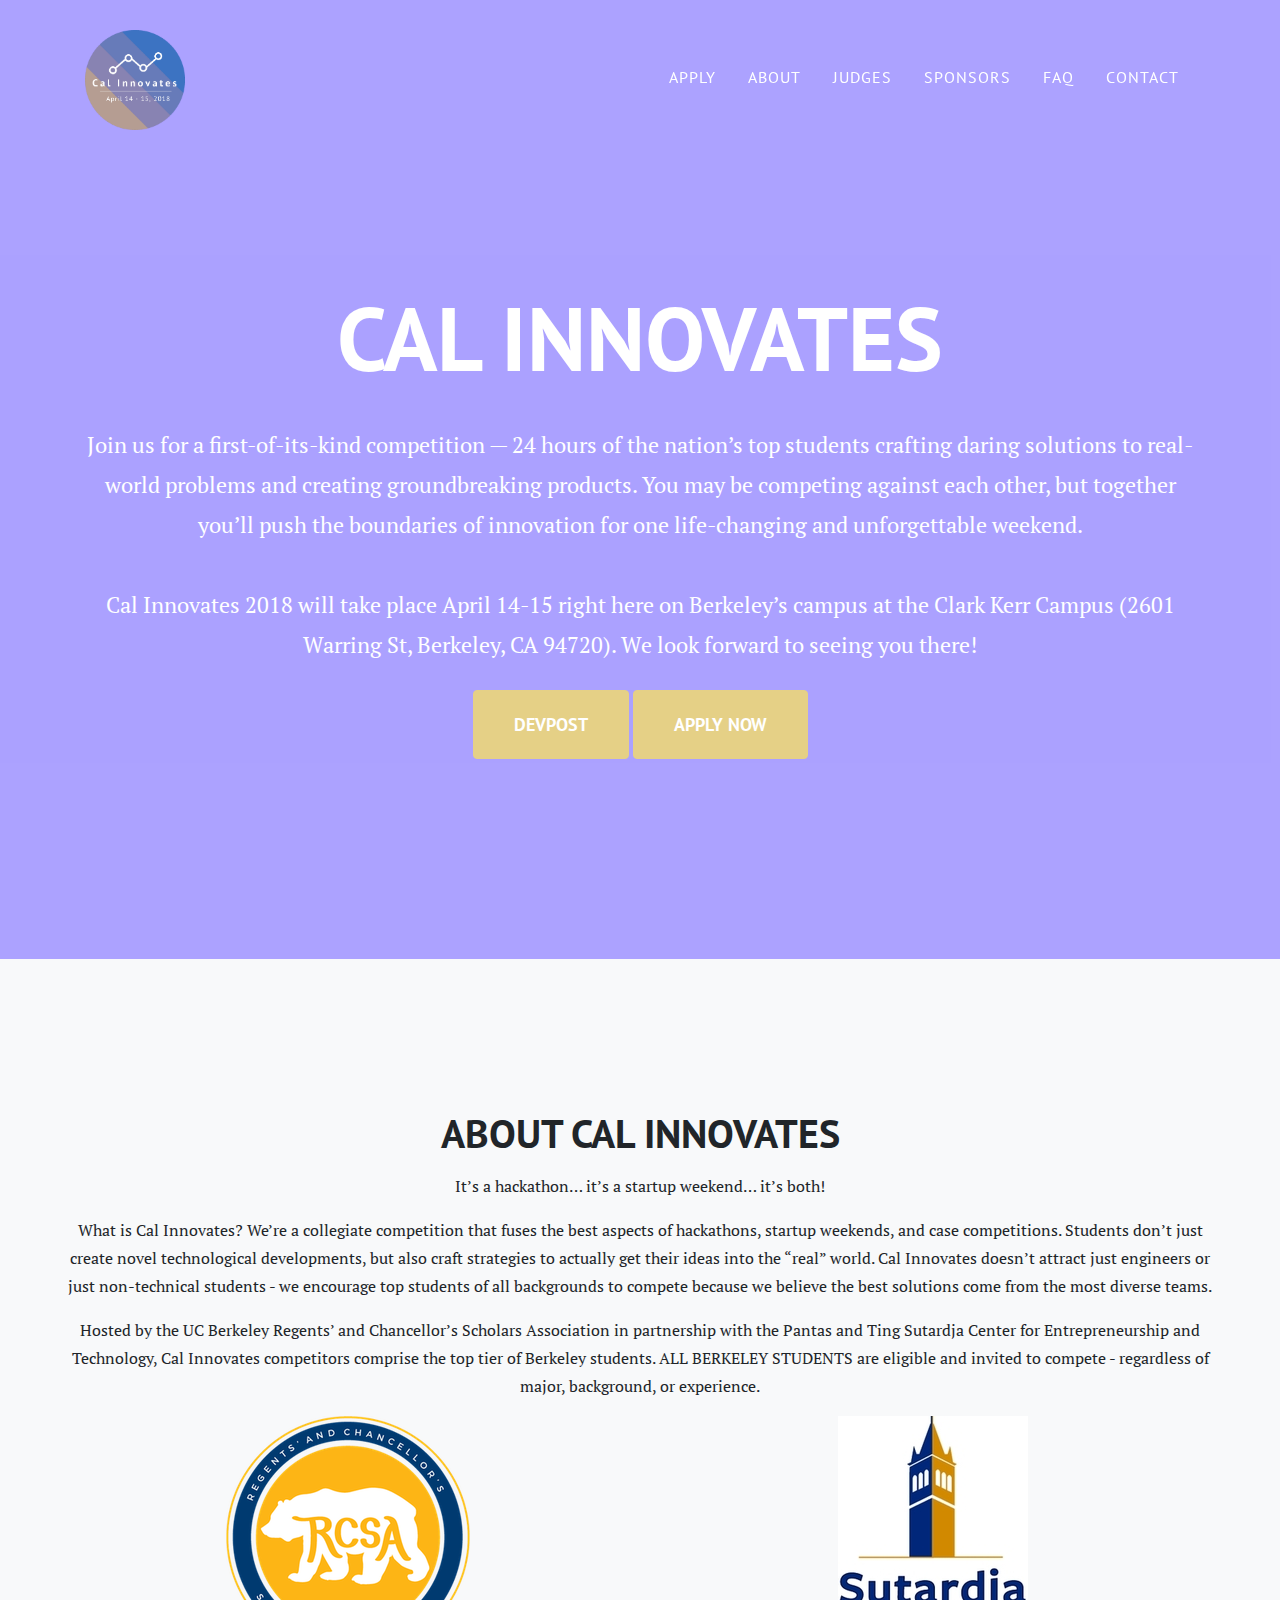
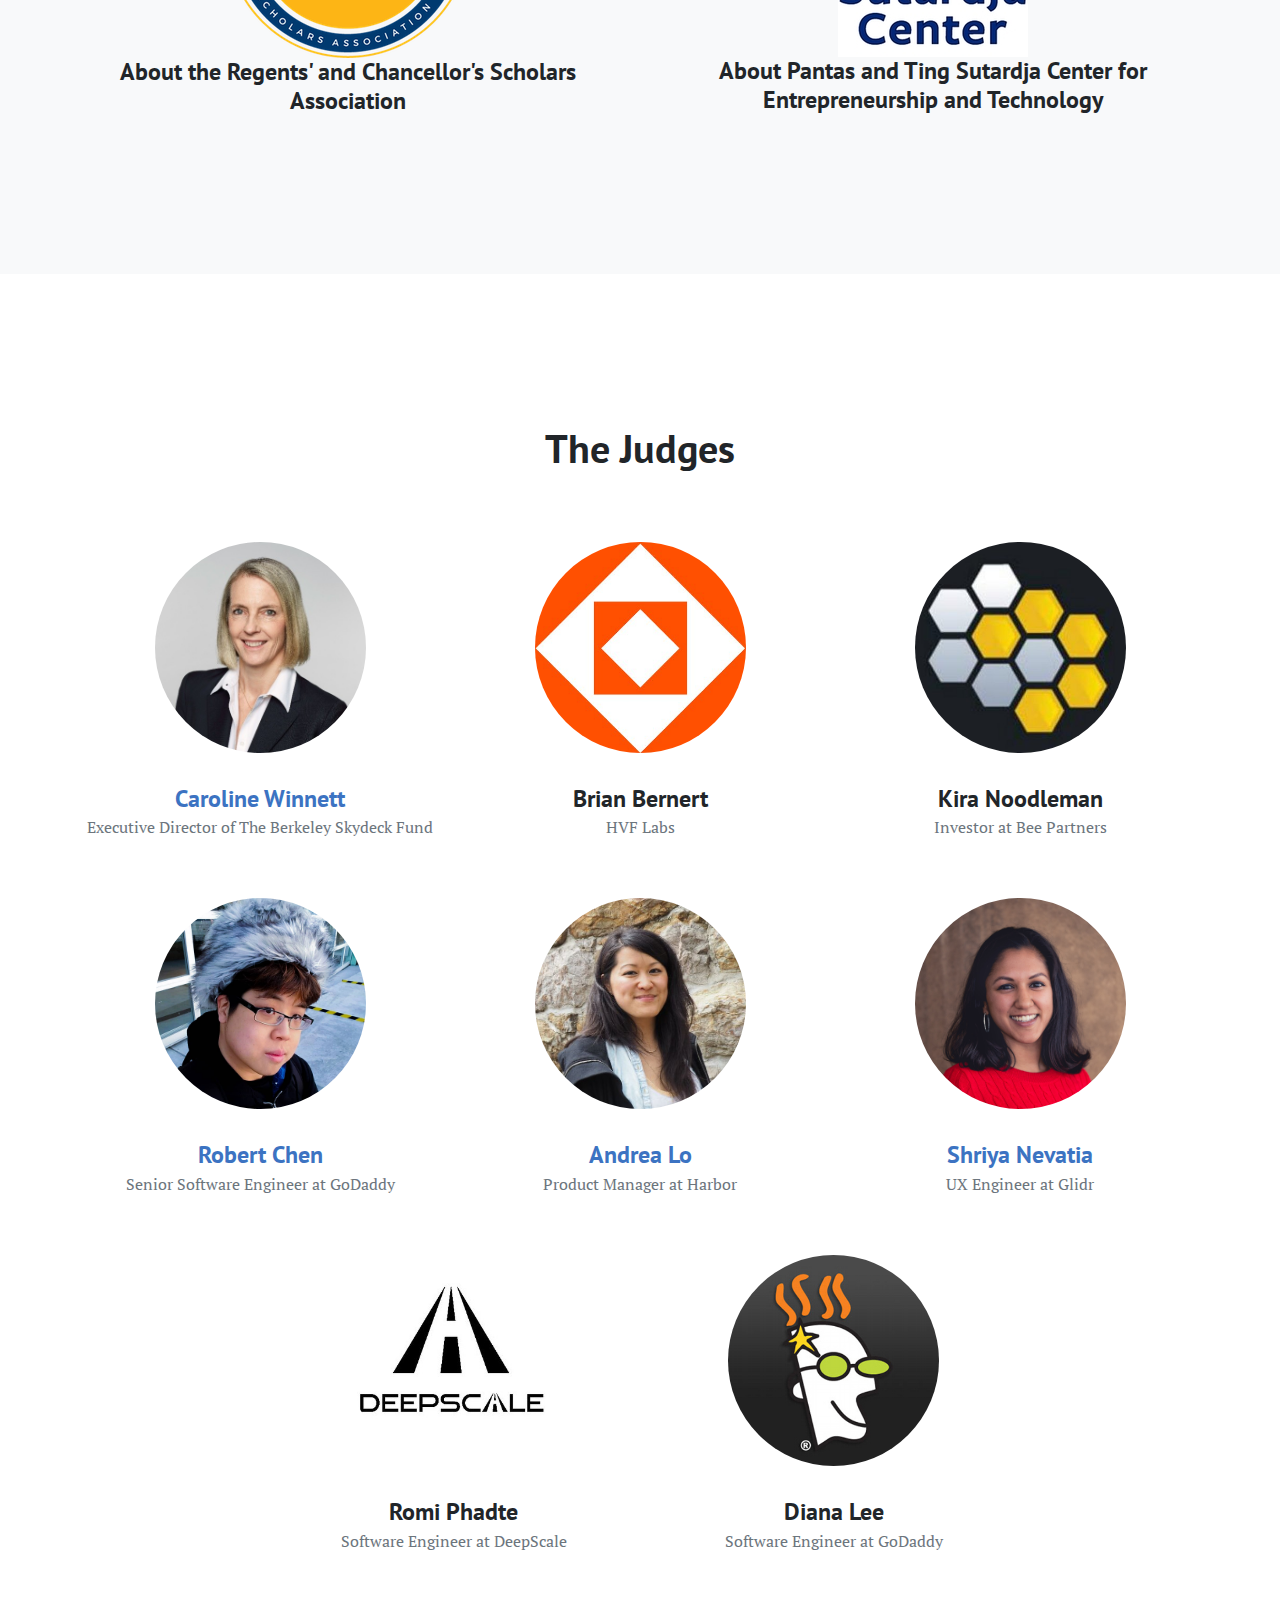
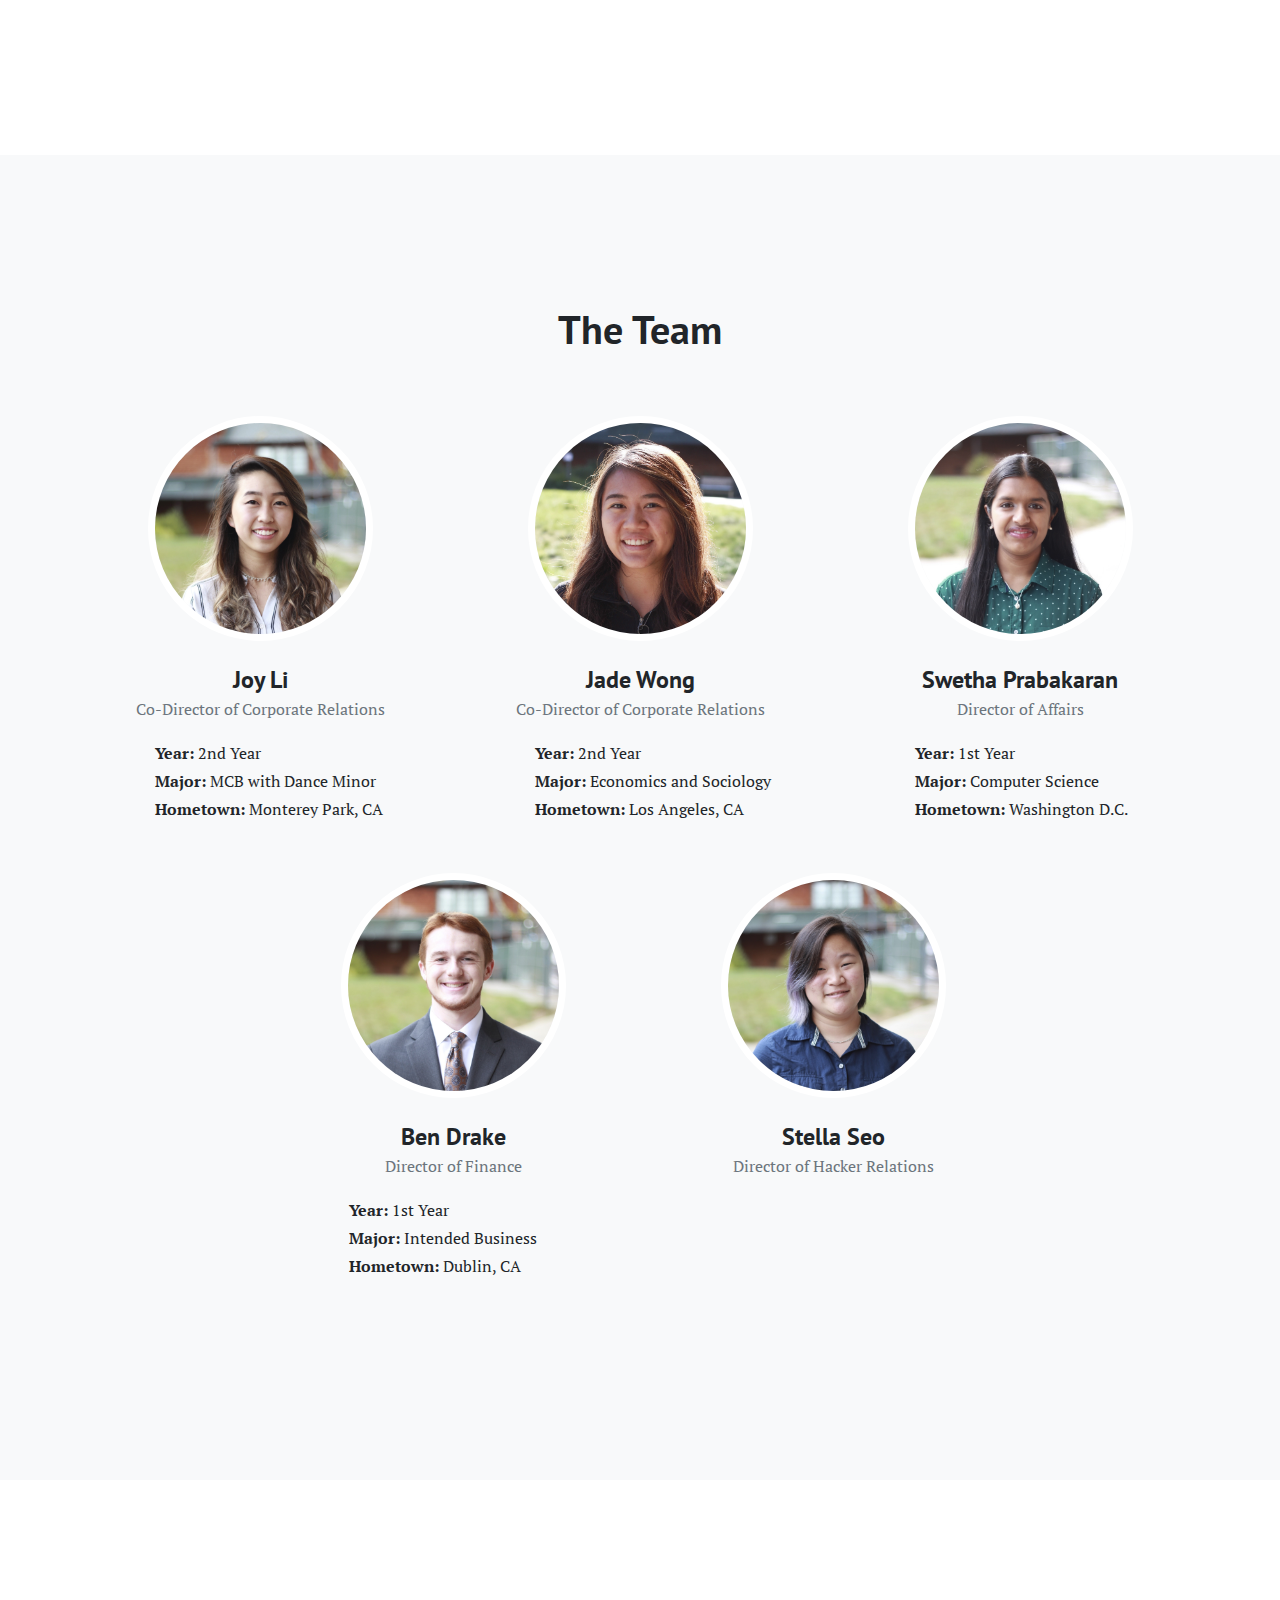
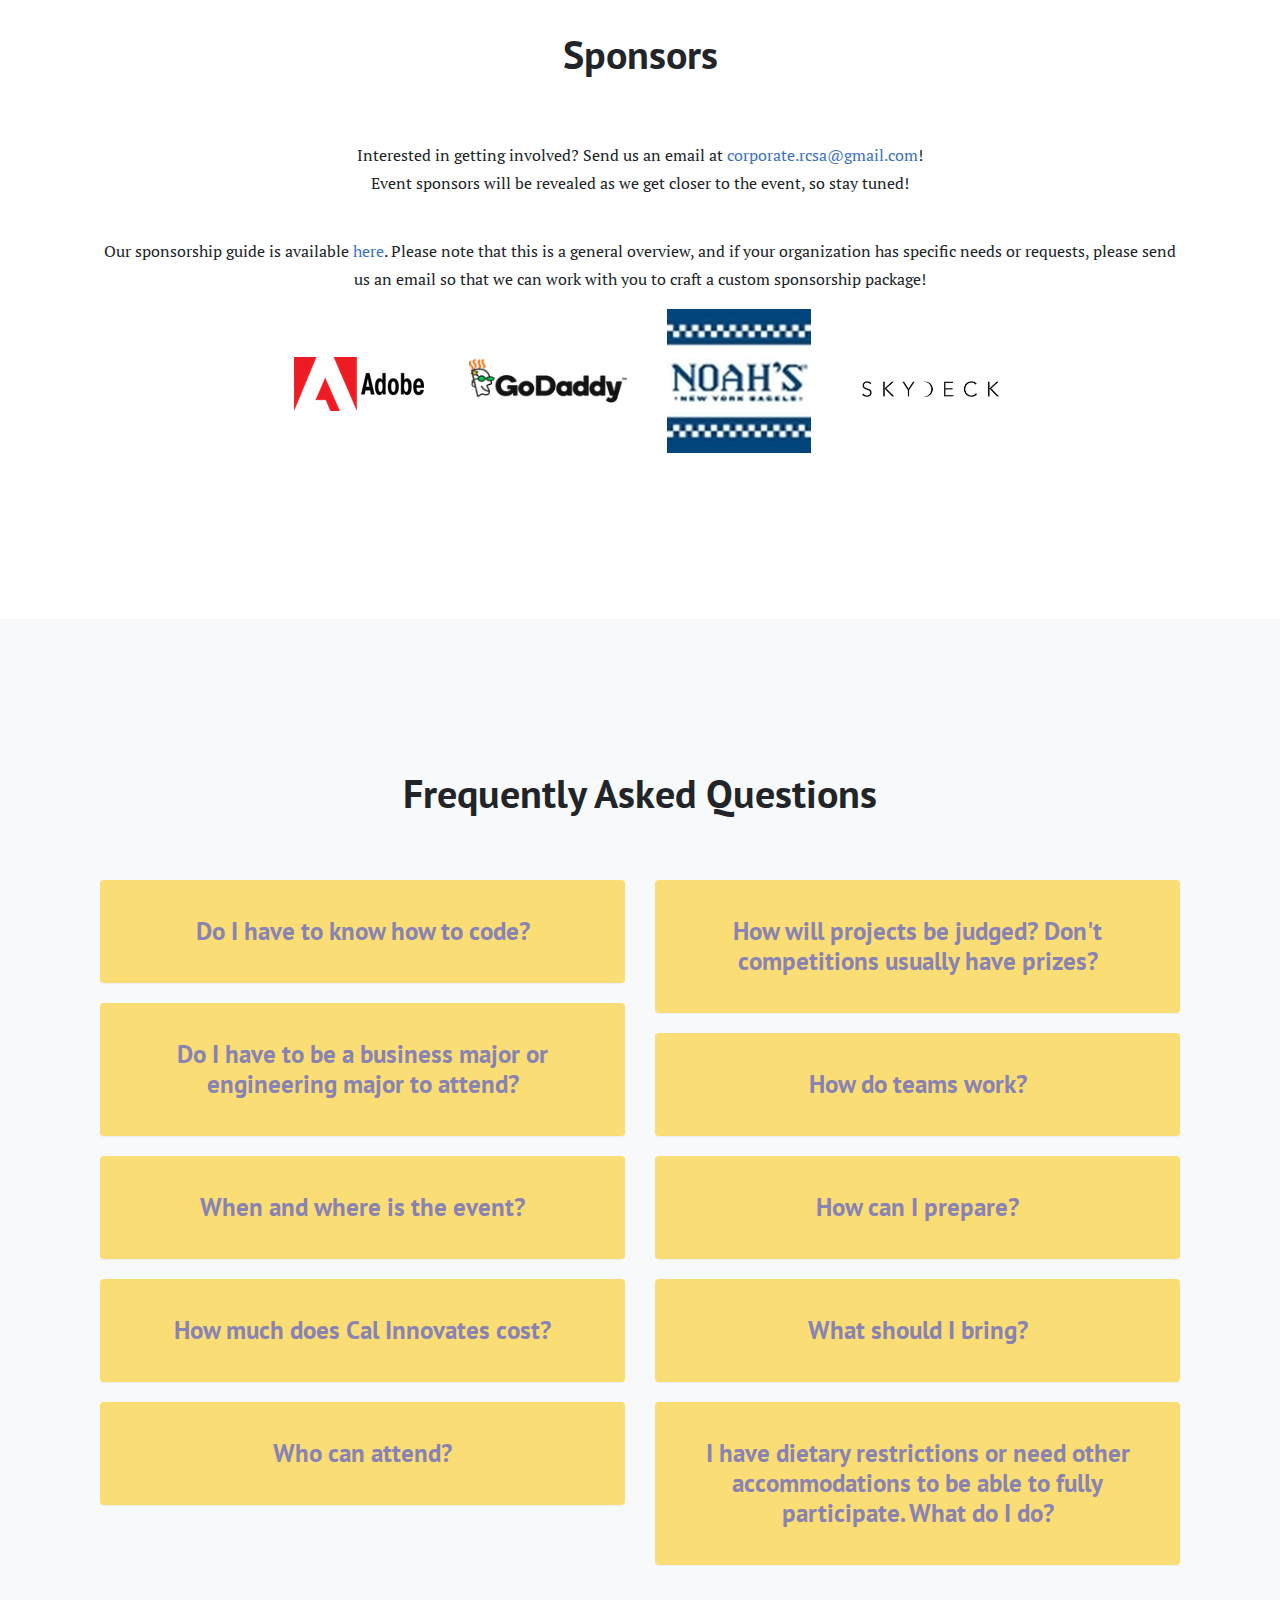
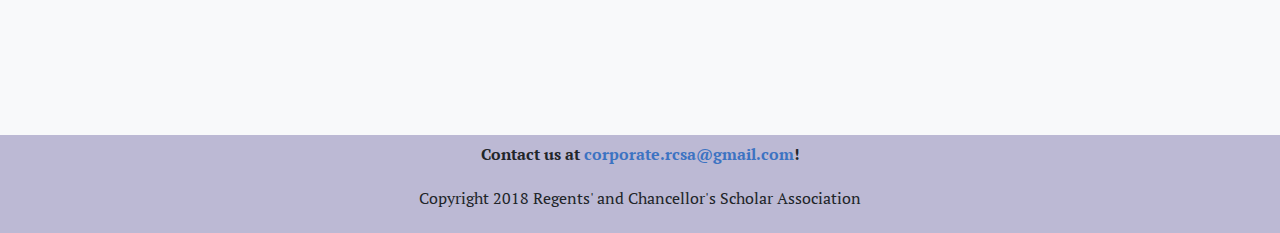
==== commit 542131d4: "Adds judges" ====
--- a/index.html
+++ b/index.html
@@ -47,6 +47,11 @@
               </a>
             </li>
             <li class="nav-item">
+              <a class="nav-link js-scroll-trigger" href="#judges">
+              Judges
+              </a>
+            </li>
+            <li class="nav-item">
               <a class="nav-link js-scroll-trigger" href="#sponsors">
               Sponsors
               </a>
@@ -82,6 +87,8 @@
               Cal Innovates 2018 will take place April 14-15 right here on Berkeley’s campus at the Clark Kerr Campus  (2601 Warring St, Berkeley, CA 94720). We look forward to seeing you there!
           </div>
           <a class="btn btn-primary btn-xl text-uppercase js-scroll-trigger"
+          href="https://calinnovates.devpost.com/">Devpost</a>
+          <a class="btn btn-primary btn-xl text-uppercase js-scroll-trigger"
           href="https://docs.google.com/forms/d/e/1FAIpQLSfHc71TwYYBCOfKXR_B3HutsUNVN5i_9RN6dPQfi2TnWcjkEg/viewform">Apply Now</a>
         </div>
       </div>
@@ -148,7 +155,7 @@
                 Learn more about the Regents’ and Chancellor’s Scholars Association <a href="https://rcsa.berkeley.edu/association/">here</a>
               <br>
               <br>
-                Learn about the Regents’ & Chancellor’s Scholarship <a href="http://financialaid.berkeley.edu/regents-and-chancellors-scholarship">here</a>.
+                Learn about the Regents' and Chancellor’s Scholarship <a href="http://financialaid.berkeley.edu/regents-and-chancellors-scholarship">here</a>.
             </p>
             </div>
           </div>
@@ -180,7 +187,170 @@
         </div>
       </section>
 
-      <section id="team">
+      <section id="judges">
+        <div class="container">
+          <div class="row">
+      			<div class="col-lg-12 text-center">
+      				<h2 class="section-heading">The Judges</h2>
+              </div>
+            </div>
+      	  <br>
+      	  <br>
+        <div class="row">
+          <div class="col-sm-4">
+          <a class="winnettInfo" href="#winnettInfo">
+            <div class="team-member">
+              <img id="img1" class="mx-auto rounded-circle" src="img/judges/1.jpg" alt="">
+              <h4>Caroline Winnett</h4>
+              <p class="text-muted">
+                Executive Director of The Berkeley Skydeck Fund 
+              </p>
+            </div>
+            </a>
+          </div>
+          <div class="col-sm-4">
+            <!--- <a class="bernertInfo" href="#bernertInfo"> -->
+            <div class="team-member">
+              <img id="img1" class="mx-auto rounded-circle" src="img/judges/2.jpg" alt="">
+              <h4> Brian Bernert</h4>
+              <p class="text-muted">
+                HVF Labs 
+              </p>
+            </div>
+            <!--- </a> -->
+          </div>
+          <div class="col-sm-4">
+            <!---<a class="noodlemanInfo" href="#noodlemanInfo"> -->
+            <div class="team-member">
+              <img id="img1" class="mx-auto rounded-circle" src="img/judges/3.jpg" alt="">
+              <h4>  Kira Noodleman </h4>
+              <p class="text-muted">
+                Investor at Bee Partners
+              </p>
+            </div>
+            <!-- </a> -->
+          </div>
+          <div class="col-sm-4">
+          <a class="chenInfo" href="#chenInfo">
+            <div class="team-member">
+              <img id="img1" class="mx-auto rounded-circle" src="img/judges/4.jpg" alt="">
+              <h4>  Robert Chen </h4>
+              <p class="text-muted">
+                Senior Software Engineer at GoDaddy 
+              </p>
+            </div>
+            </a>
+          </div>
+<div class="col-sm-4">
+          <a class="loInfo" href="#loInfo">
+            <div class="team-member">
+              <img id="img1" class="mx-auto rounded-circle" src="img/judges/5.jpg" alt="">
+              <h4>  Andrea Lo </h4>
+              <p class="text-muted">
+                Product Manager at Harbor 
+              </p>
+            </div>
+            </a>
+          </div>
+<div class="col-sm-4">
+          <a class="nevatiaInfo" href="#nevatiaInfo">
+            <div class="team-member">
+              <img id="img1" class="mx-auto rounded-circle" src="img/judges/6.jpg" alt="">
+              <h4>  Shriya Nevatia </h4>
+              <p class="text-muted">
+                UX Engineer at Glidr 
+              </p>
+            </div>
+            </a>
+          </div>
+<div class="col-sm-4 twoLeft">
+            <!-- <a class="phadteInfo" href="#phadteInfo"> -->
+            <div class="team-member">
+              <img id="img1" class="mx-auto rounded-circle" src="img/judges/7.jpg" alt="">
+              <h4>   Romi Phadte </h4>
+              <p class="text-muted">
+                Software Engineer at DeepScale 
+              </p>
+            </div>
+          <!-- </a> -->
+          </div>
+<div class="col-sm-4">
+  <!--<a class="leeInfo" href="#leeInfo"> -->
+            <div class="team-member">
+              <img id="img1" class="mx-auto rounded-circle" src="img/judges/8.png" alt="">
+              <h4>  Diana Lee </h4>
+              <p class="text-muted">
+                Software Engineer at GoDaddy 
+              </p>
+            </div>
+            <!--</a> -->
+          </div>
+              </section>
+      <div id="winnettModal" class="modal">
+          <!-- Modal content -->
+          <div class="modal-content">
+            <span class="close">&times;</span>
+            <div class="modal-info">
+              <img src="img/judges/1.jpg" />
+              <h3> 
+                Caroline Winnett
+                </h3>
+              <p>
+  Caroline is a serial entrepreneur, angel investor, and the Executive Director of SkyDeck. She has an MBA from Haas and is a loyal Bear. Caroline's startup, NeuroFocus, launched the neuromarketing industry, so ask her about how to craft a message and brand that appeals to the brain. She also plays classical violin so she loves to talk about chamber music, especially Schubert and Brahms.
+             </p>
+            </div>
+          </div>
+        </div>
+
+<div id="chenModal" class="modal">
+          <!-- Modal content -->
+          <div class="modal-content">
+            <span class="close">&times;</span>
+            <div class="modal-info">
+              <img src="img/judges/4.jpg" width="400px" />
+              <h3> 
+                Robert Chen
+                </h3>
+              <p>
+A walking paradox, Robert tries to avoid technology whenever possible. How he became a senior software engineer leading the GoDaddy Pro team ... the world will never know. When he's not busy wrestling fake animals to make faux fur hats, Robert can be found enjoying the simpler things in life.
+             </p>
+            </div>
+          </div>
+        </div>
+
+        <div id="loModal" class="modal">
+          <!-- Modal content -->
+          <div class="modal-content">
+            <span class="close">&times;</span>
+            <div class="modal-info">
+              <img src="img/judges/5.jpg" width="400px" />
+              <h3> 
+                Andrea Lo
+                </h3>
+              <p>
+  Andrea is a product manager at Harbor, a blockchain startup working to making crypto-securities compliant. Prior to that, Andrea was in VC in US/UK with experience at University affiliated funds (Oxford Seed Fund & Berkeley Skydeck Fund) and Localglobe VC, a seed fund in London. Prior to VC, Andrea spent 4 years as the CEO and co-founder of Piggybackr, a venture-backed crowdfunding software for students, leading it from concept and financing to exit.  Andrea holds degrees from UC Berkeley, University of Oxford, and Angelpad accelerator.  She loves tea, ice cream, and tea flavored ice cream.
+             </p>
+            </div>
+          </div>
+        </div>
+
+        <div id="nevatiaModal" class="modal">
+          <!-- Modal content -->
+          <div class="modal-content">
+            <span class="close">&times;</span>
+            <div class="modal-info">
+              <img src="img/judges/6.jpg" width="400px" />
+              <h3> 
+                Shriya Nevatia
+                </h3>
+              <p>
+Shriya is a UX Engineer at Glidr doing Front-End Engineering and UX Research/Design. She's passionate about EdTech & HCI and recently started volunteering at Dynamicland in Oakland. In her spare time, she's on a Bollywood-Fusion dance team called Nachle SF. Before this, she worked at 3 small startups (On Deck Daily, Reforge, and TenXList) in roles that spanned Product, Growth, Operations & Community. She also co-founded a hackathon for women called Spectra and runs monthly brunches and other events through the group Ladies Storm Hackathons. She holds a degree in Computer Science from Tufts University and grew up in Upstate New York.
+             </p>
+            </div>
+          </div>
+        </div>
+
+      <section class="bg-light" id="team">
         <div class="container">
           <div class="row">
       			<div class="col-lg-12 text-center">
@@ -261,7 +431,7 @@
     </section>
 
     <!-- Sponsors -->
-    <section class="bg-light" id="sponsors">
+    <section id="sponsors">
       <div class="container">
         <div class="row">
 			<div class="col-lg-12 text-center">
@@ -306,7 +476,7 @@
     </section>
 
 <!-- FAQ section -->
-    <section id="faq">
+    <section class="bg-light" id="faq">
         <div class="container">
             <div class="row">
                 <div class="col-lg-12 text-center">
@@ -703,6 +873,7 @@
                   <p> <b>Contact us at
 					<a href="mailto:corporate.rcsa@gmail.com">corporate.rcsa@gmail.com</a>!</b>
 				</p>
+        <p> Copyright 2018 Regents' and Chancellor's Scholar Association </p>
                 </div>
             </div>
         </div>
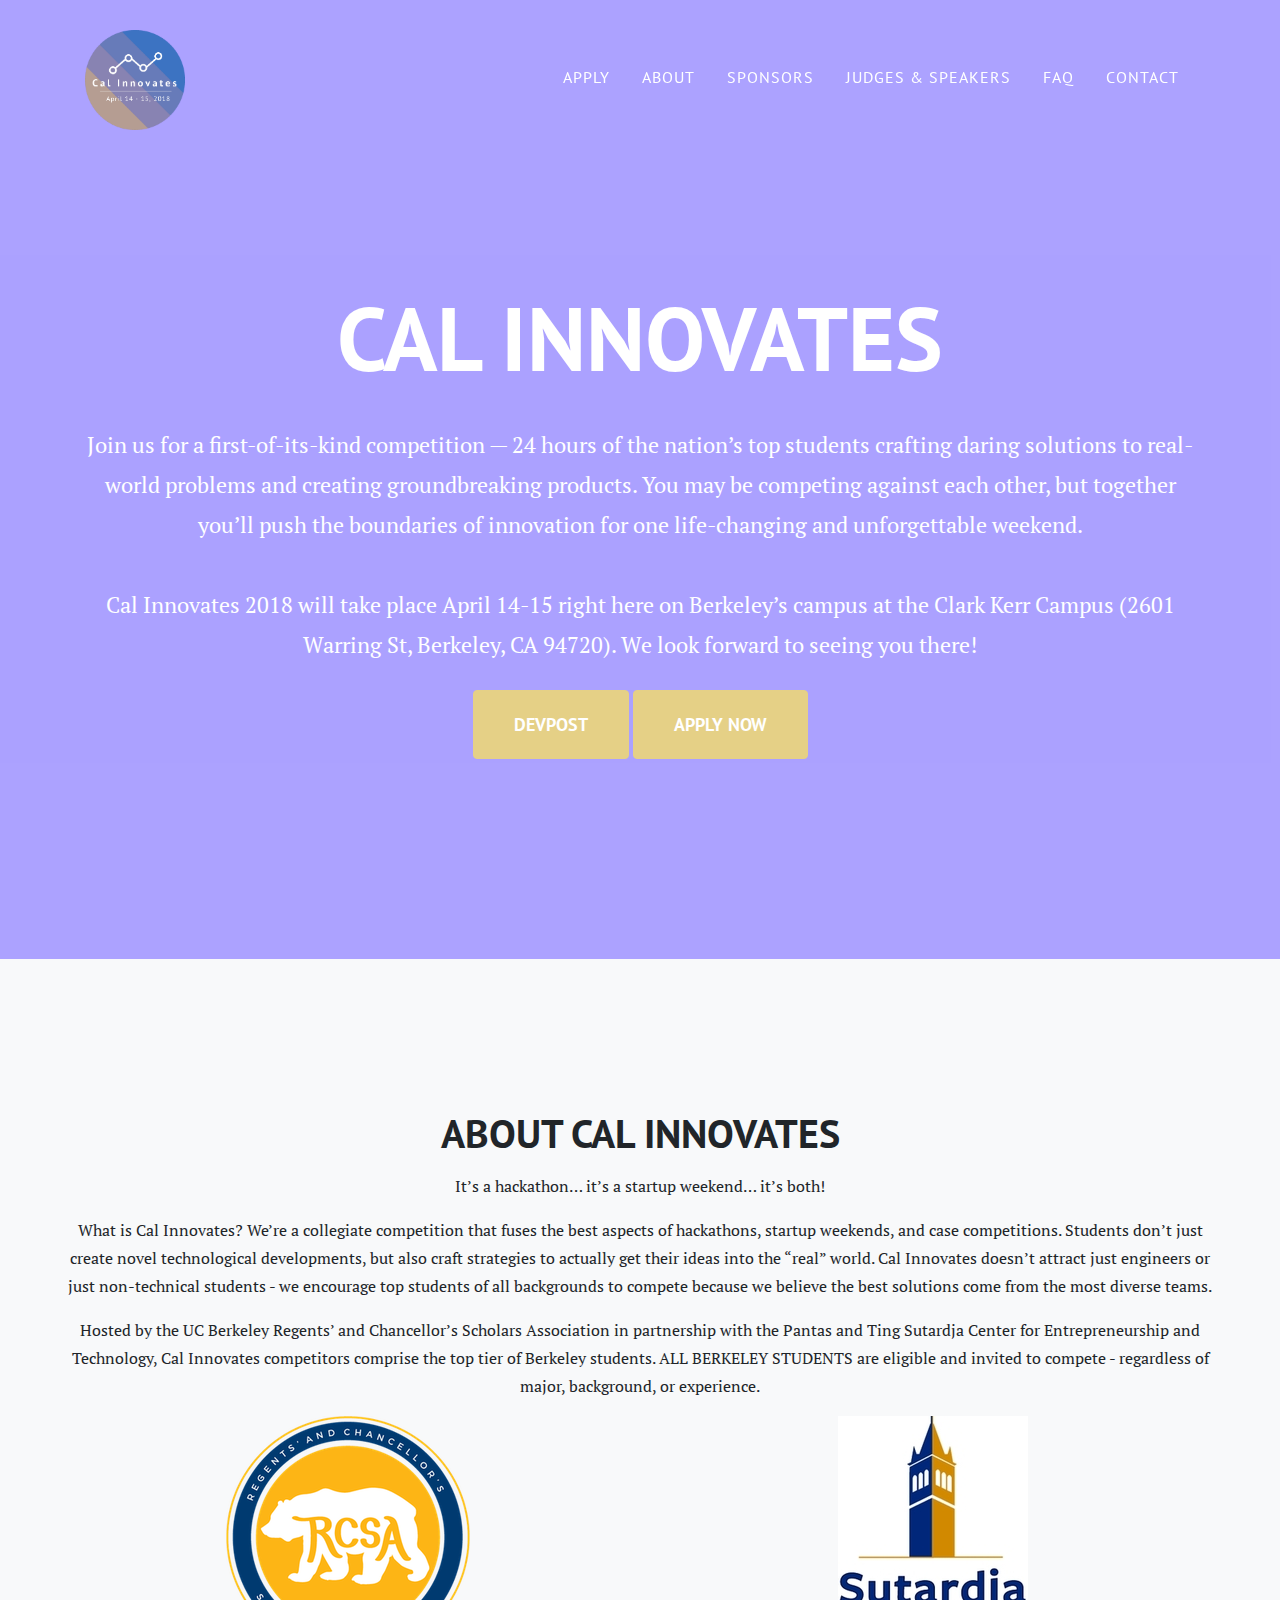
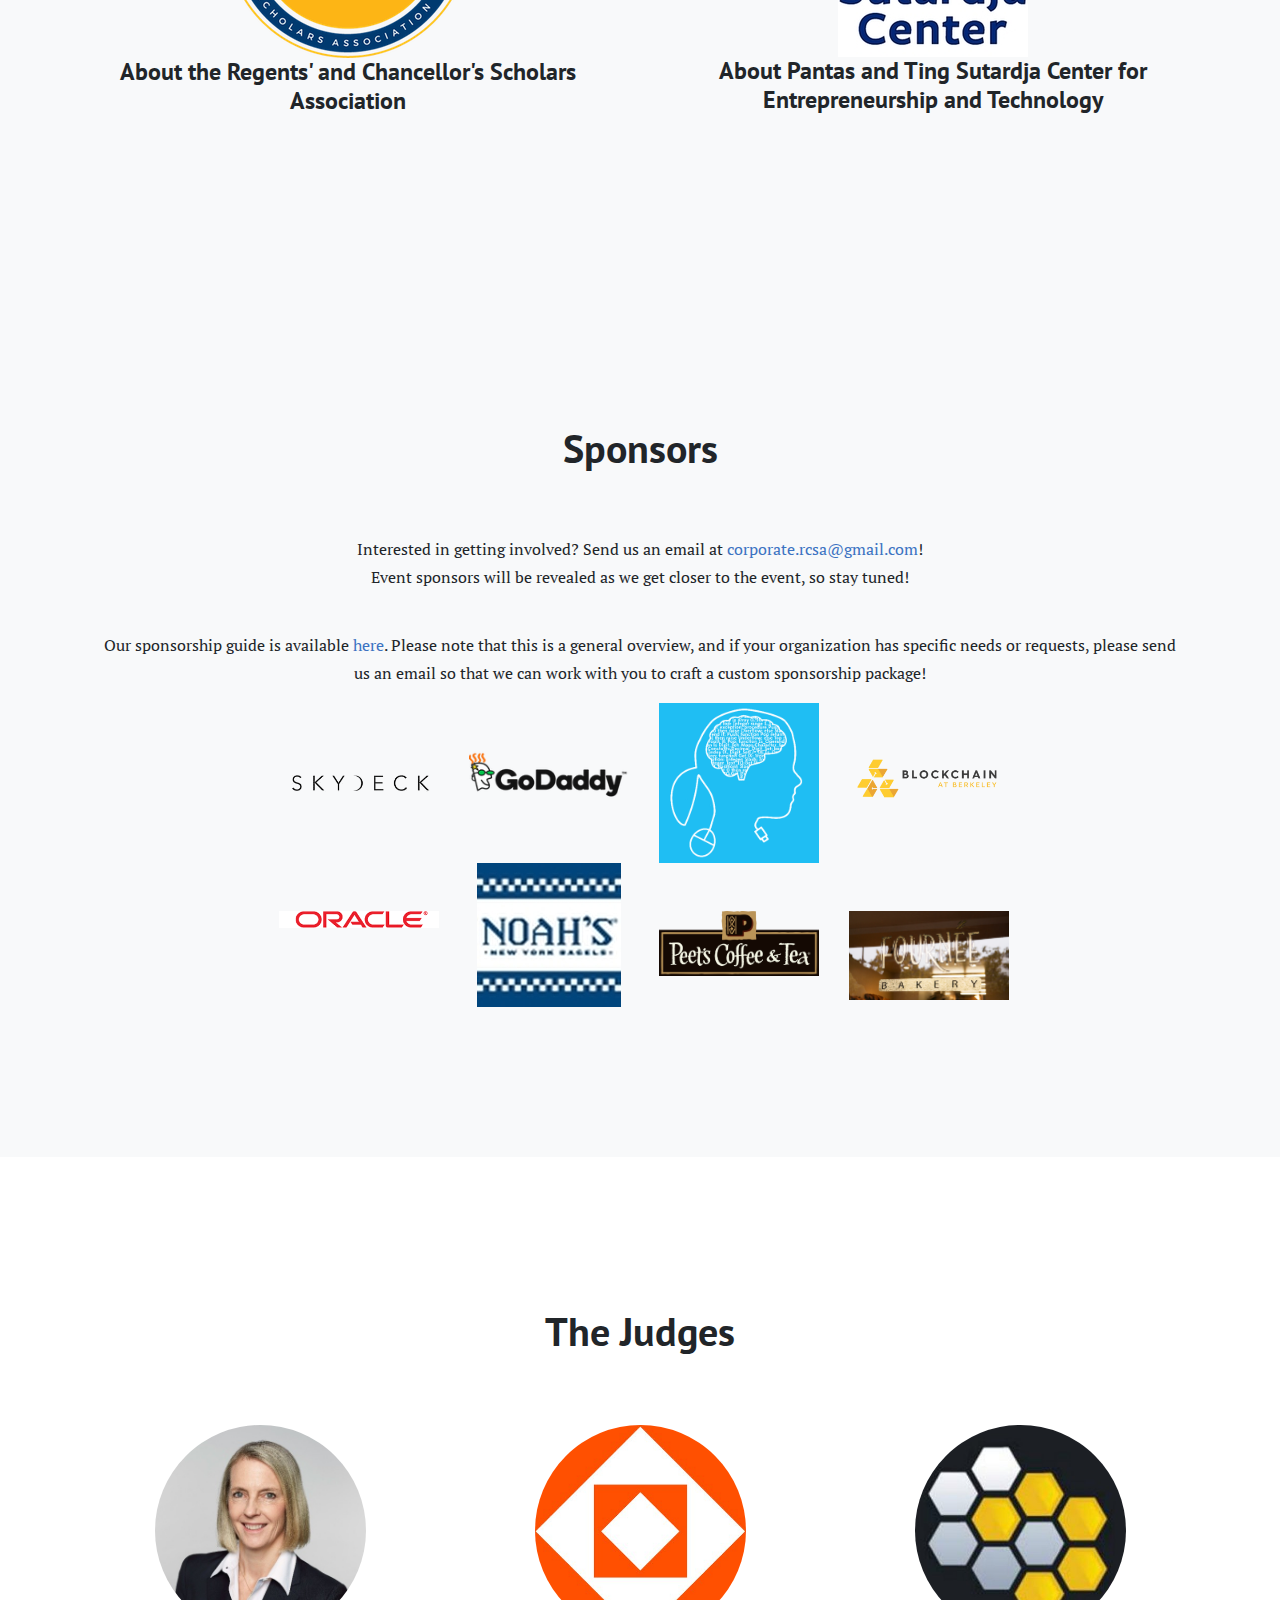
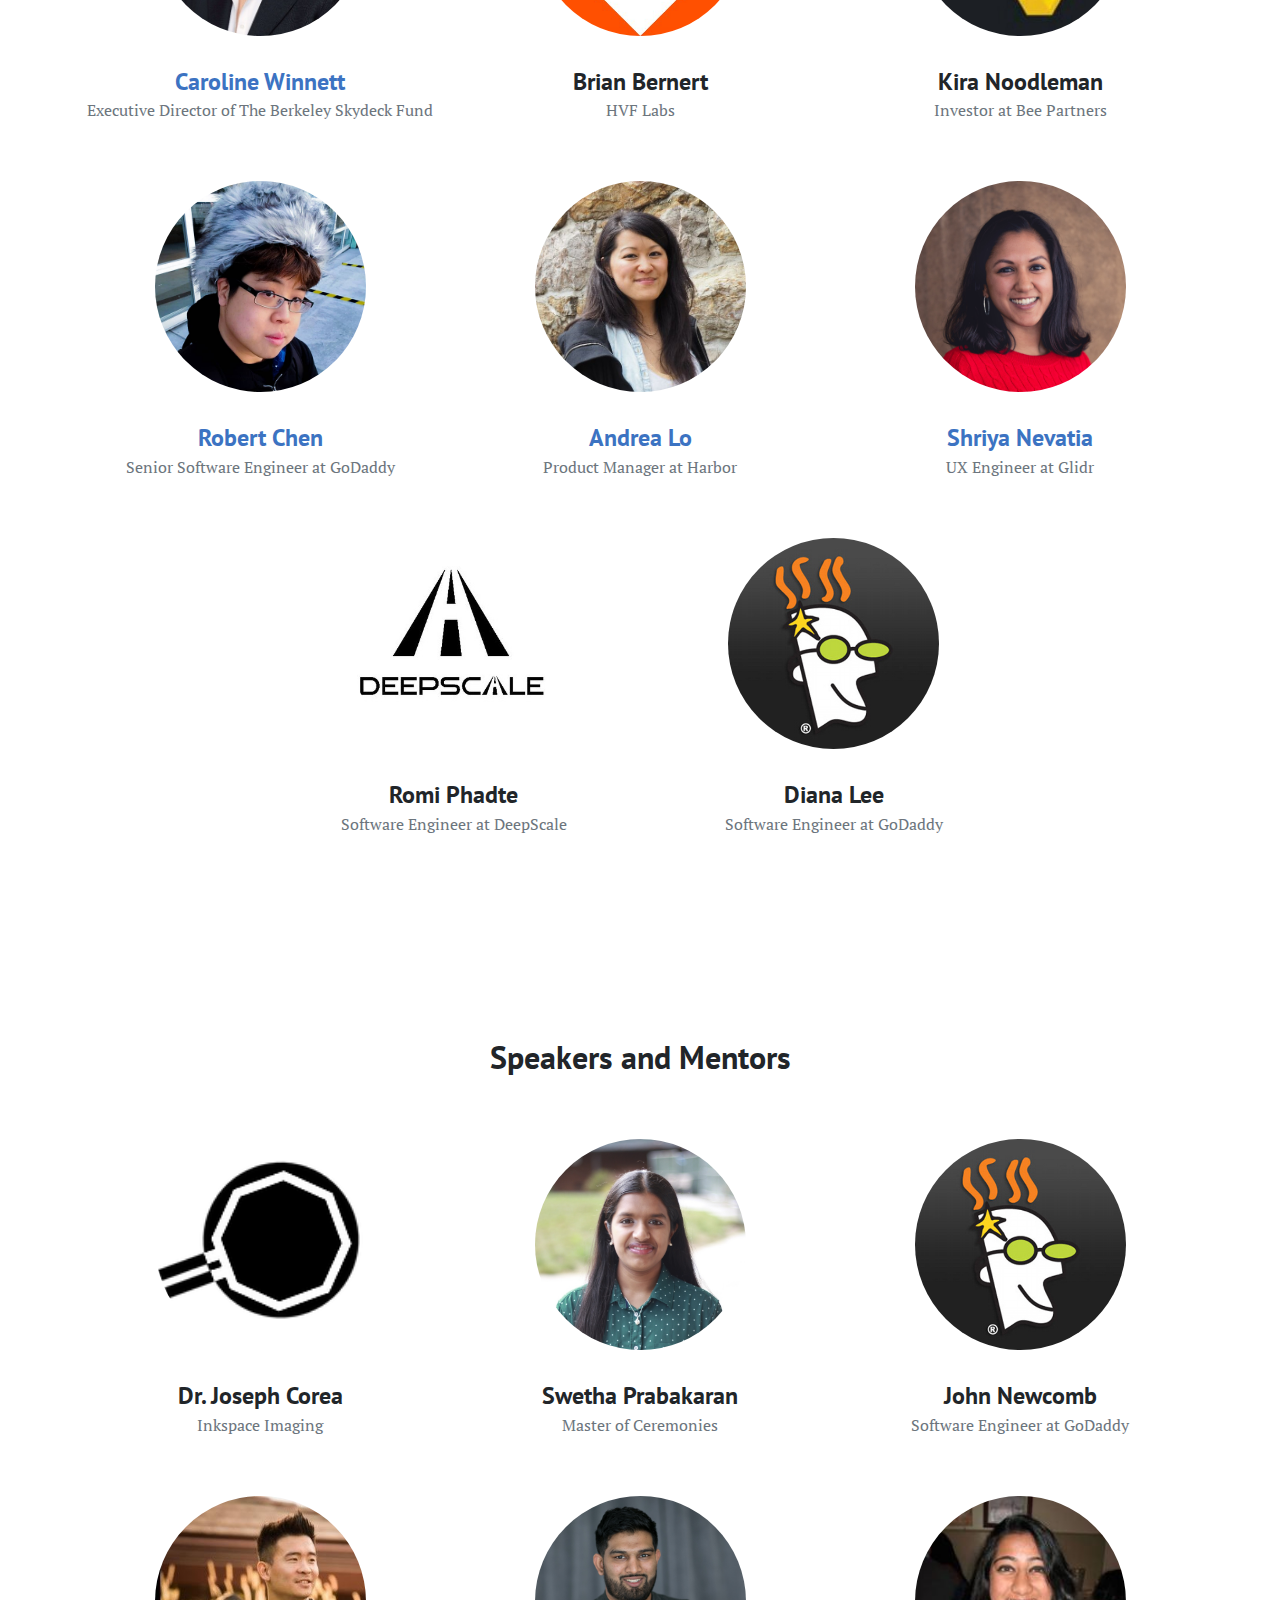
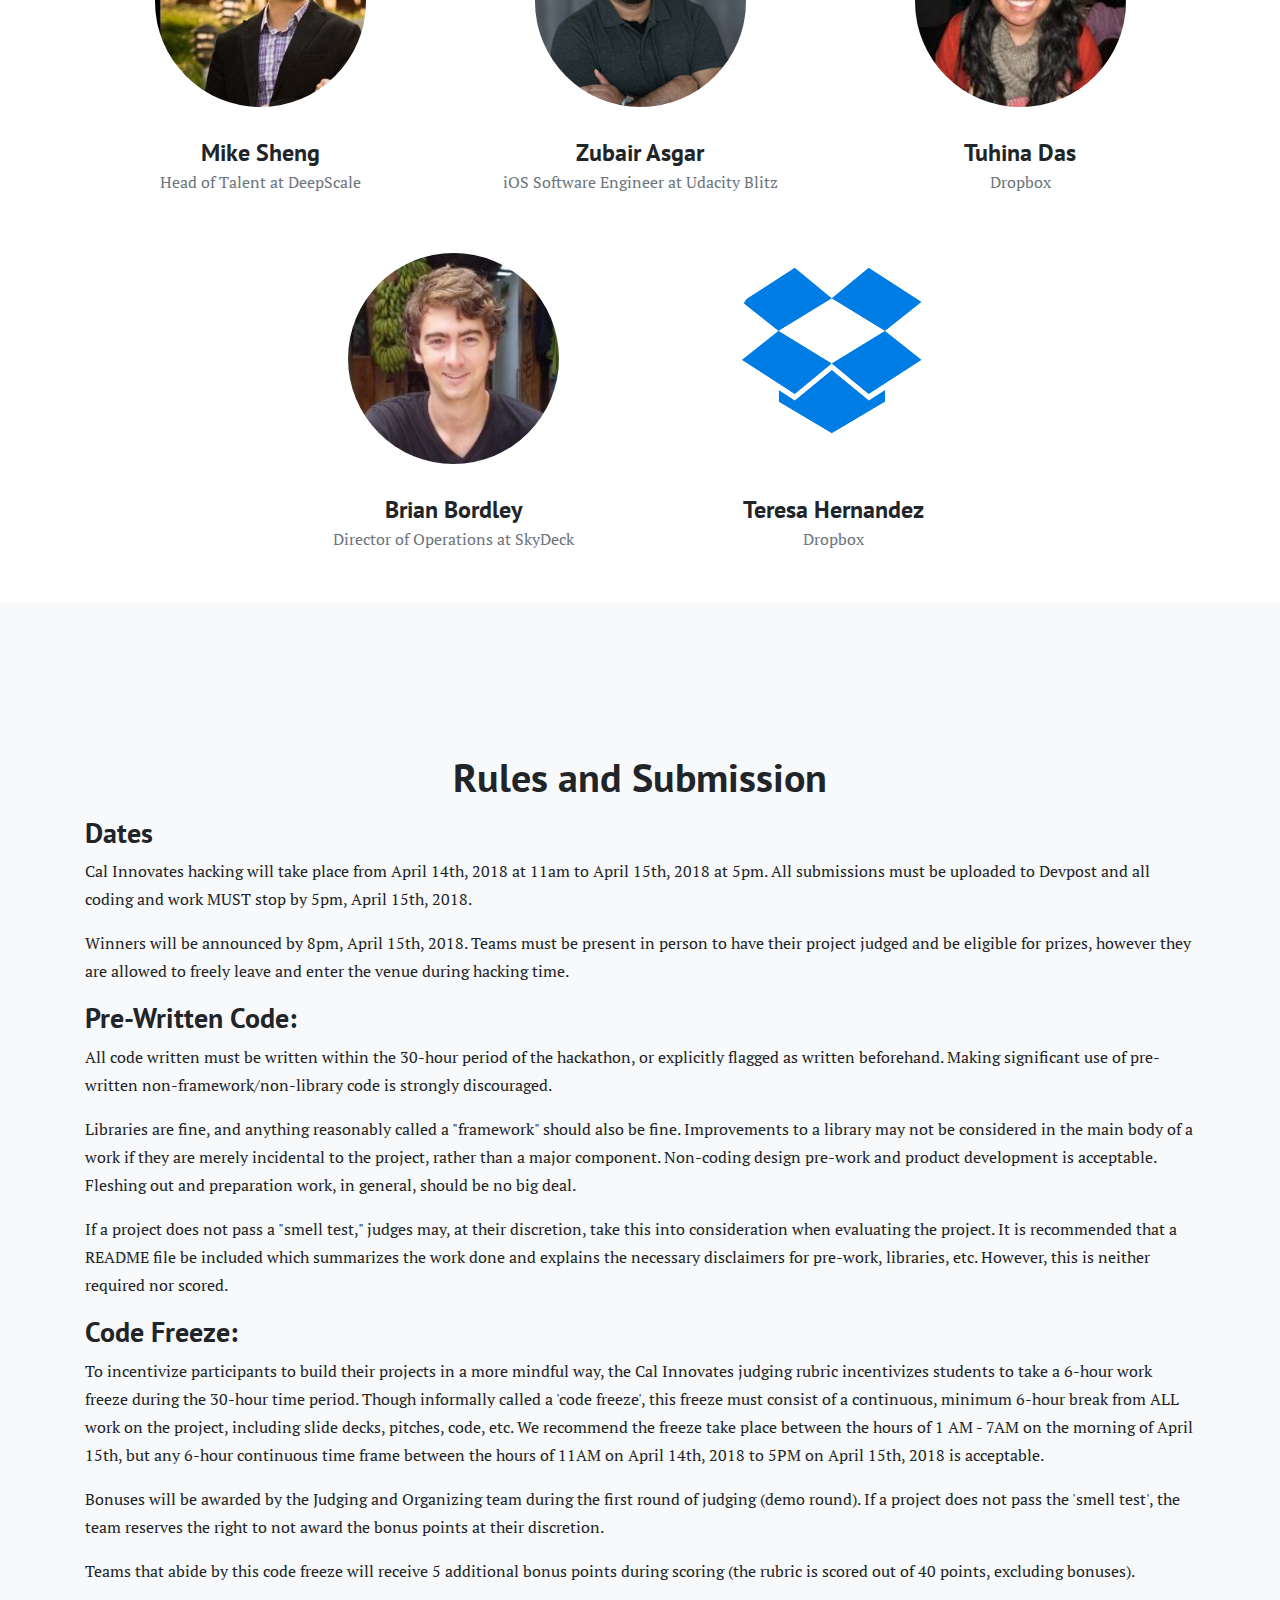
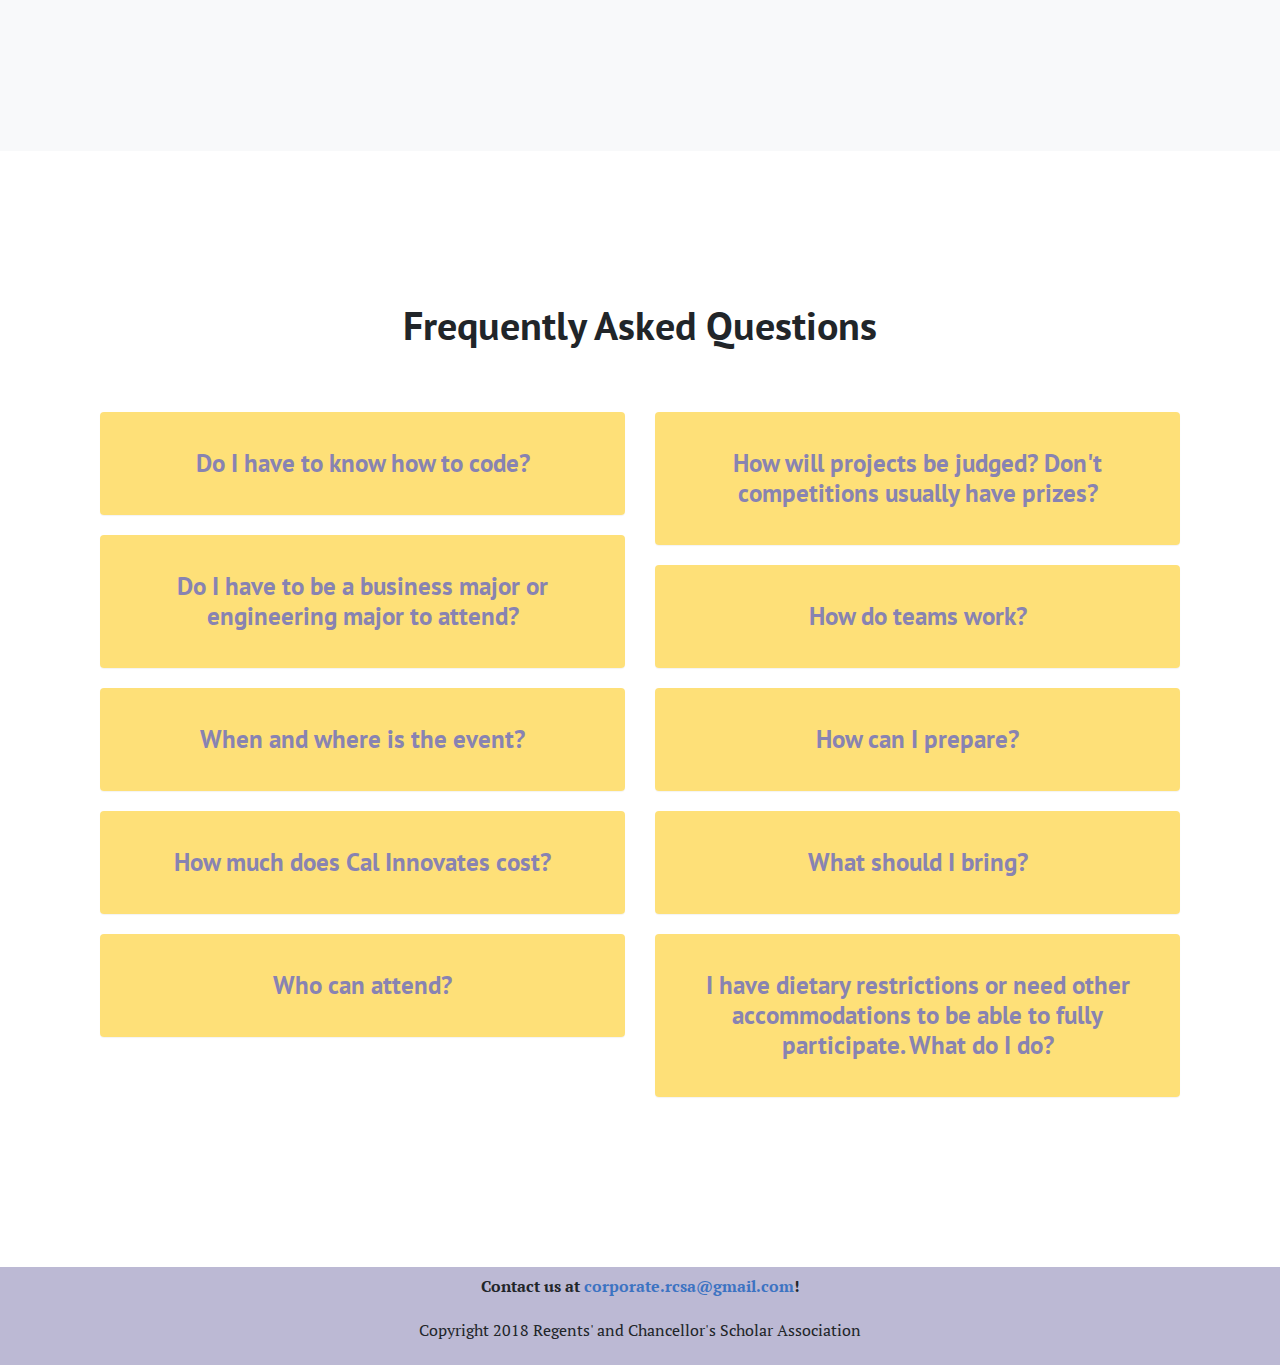
==== commit 61f4237f: "Adds sponsors/speakers etc." ====
--- a/index.html
+++ b/index.html
@@ -47,13 +47,13 @@
               </a>
             </li>
             <li class="nav-item">
-              <a class="nav-link js-scroll-trigger" href="#judges">
-              Judges
+              <a class="nav-link js-scroll-trigger" href="#sponsors">
+              Sponsors
               </a>
             </li>
             <li class="nav-item">
-              <a class="nav-link js-scroll-trigger" href="#sponsors">
-              Sponsors
+              <a class="nav-link js-scroll-trigger" href="#judges">
+              Judges & Speakers
               </a>
             </li>
             <li class="nav-item">
@@ -61,6 +61,11 @@
               FAQ
               </a>
             </li>
+            <!-- <li class="nav-item">
+              <a class="nav-link js-scroll-trigger" href="#Schedule">
+              Schedule
+              </a>
+            </li> -->
             <li class="nav-item">
               <a class="nav-link js-scroll-trigger" href="#contant">
               Contact
@@ -186,252 +191,8 @@
           </div>
         </div>
       </section>
-
-      <section id="judges">
-        <div class="container">
-          <div class="row">
-      			<div class="col-lg-12 text-center">
-      				<h2 class="section-heading">The Judges</h2>
-              </div>
-            </div>
-      	  <br>
-      	  <br>
-        <div class="row">
-          <div class="col-sm-4">
-          <a class="winnettInfo" href="#winnettInfo">
-            <div class="team-member">
-              <img id="img1" class="mx-auto rounded-circle" src="img/judges/1.jpg" alt="">
-              <h4>Caroline Winnett</h4>
-              <p class="text-muted">
-                Executive Director of The Berkeley Skydeck Fund 
-              </p>
-            </div>
-            </a>
-          </div>
-          <div class="col-sm-4">
-            <!--- <a class="bernertInfo" href="#bernertInfo"> -->
-            <div class="team-member">
-              <img id="img1" class="mx-auto rounded-circle" src="img/judges/2.jpg" alt="">
-              <h4> Brian Bernert</h4>
-              <p class="text-muted">
-                HVF Labs 
-              </p>
-            </div>
-            <!--- </a> -->
-          </div>
-          <div class="col-sm-4">
-            <!---<a class="noodlemanInfo" href="#noodlemanInfo"> -->
-            <div class="team-member">
-              <img id="img1" class="mx-auto rounded-circle" src="img/judges/3.jpg" alt="">
-              <h4>  Kira Noodleman </h4>
-              <p class="text-muted">
-                Investor at Bee Partners
-              </p>
-            </div>
-            <!-- </a> -->
-          </div>
-          <div class="col-sm-4">
-          <a class="chenInfo" href="#chenInfo">
-            <div class="team-member">
-              <img id="img1" class="mx-auto rounded-circle" src="img/judges/4.jpg" alt="">
-              <h4>  Robert Chen </h4>
-              <p class="text-muted">
-                Senior Software Engineer at GoDaddy 
-              </p>
-            </div>
-            </a>
-          </div>
-<div class="col-sm-4">
-          <a class="loInfo" href="#loInfo">
-            <div class="team-member">
-              <img id="img1" class="mx-auto rounded-circle" src="img/judges/5.jpg" alt="">
-              <h4>  Andrea Lo </h4>
-              <p class="text-muted">
-                Product Manager at Harbor 
-              </p>
-            </div>
-            </a>
-          </div>
-<div class="col-sm-4">
-          <a class="nevatiaInfo" href="#nevatiaInfo">
-            <div class="team-member">
-              <img id="img1" class="mx-auto rounded-circle" src="img/judges/6.jpg" alt="">
-              <h4>  Shriya Nevatia </h4>
-              <p class="text-muted">
-                UX Engineer at Glidr 
-              </p>
-            </div>
-            </a>
-          </div>
-<div class="col-sm-4 twoLeft">
-            <!-- <a class="phadteInfo" href="#phadteInfo"> -->
-            <div class="team-member">
-              <img id="img1" class="mx-auto rounded-circle" src="img/judges/7.jpg" alt="">
-              <h4>   Romi Phadte </h4>
-              <p class="text-muted">
-                Software Engineer at DeepScale 
-              </p>
-            </div>
-          <!-- </a> -->
-          </div>
-<div class="col-sm-4">
-  <!--<a class="leeInfo" href="#leeInfo"> -->
-            <div class="team-member">
-              <img id="img1" class="mx-auto rounded-circle" src="img/judges/8.png" alt="">
-              <h4>  Diana Lee </h4>
-              <p class="text-muted">
-                Software Engineer at GoDaddy 
-              </p>
-            </div>
-            <!--</a> -->
-          </div>
-              </section>
-      <div id="winnettModal" class="modal">
-          <!-- Modal content -->
-          <div class="modal-content">
-            <span class="close">&times;</span>
-            <div class="modal-info">
-              <img src="img/judges/1.jpg" />
-              <h3> 
-                Caroline Winnett
-                </h3>
-              <p>
-  Caroline is a serial entrepreneur, angel investor, and the Executive Director of SkyDeck. She has an MBA from Haas and is a loyal Bear. Caroline's startup, NeuroFocus, launched the neuromarketing industry, so ask her about how to craft a message and brand that appeals to the brain. She also plays classical violin so she loves to talk about chamber music, especially Schubert and Brahms.
-             </p>
-            </div>
-          </div>
-        </div>
-
-<div id="chenModal" class="modal">
-          <!-- Modal content -->
-          <div class="modal-content">
-            <span class="close">&times;</span>
-            <div class="modal-info">
-              <img src="img/judges/4.jpg" width="400px" />
-              <h3> 
-                Robert Chen
-                </h3>
-              <p>
-A walking paradox, Robert tries to avoid technology whenever possible. How he became a senior software engineer leading the GoDaddy Pro team ... the world will never know. When he's not busy wrestling fake animals to make faux fur hats, Robert can be found enjoying the simpler things in life.
-             </p>
-            </div>
-          </div>
-        </div>
-
-        <div id="loModal" class="modal">
-          <!-- Modal content -->
-          <div class="modal-content">
-            <span class="close">&times;</span>
-            <div class="modal-info">
-              <img src="img/judges/5.jpg" width="400px" />
-              <h3> 
-                Andrea Lo
-                </h3>
-              <p>
-  Andrea is a product manager at Harbor, a blockchain startup working to making crypto-securities compliant. Prior to that, Andrea was in VC in US/UK with experience at University affiliated funds (Oxford Seed Fund & Berkeley Skydeck Fund) and Localglobe VC, a seed fund in London. Prior to VC, Andrea spent 4 years as the CEO and co-founder of Piggybackr, a venture-backed crowdfunding software for students, leading it from concept and financing to exit.  Andrea holds degrees from UC Berkeley, University of Oxford, and Angelpad accelerator.  She loves tea, ice cream, and tea flavored ice cream.
-             </p>
-            </div>
-          </div>
-        </div>
-
-        <div id="nevatiaModal" class="modal">
-          <!-- Modal content -->
-          <div class="modal-content">
-            <span class="close">&times;</span>
-            <div class="modal-info">
-              <img src="img/judges/6.jpg" width="400px" />
-              <h3> 
-                Shriya Nevatia
-                </h3>
-              <p>
-Shriya is a UX Engineer at Glidr doing Front-End Engineering and UX Research/Design. She's passionate about EdTech & HCI and recently started volunteering at Dynamicland in Oakland. In her spare time, she's on a Bollywood-Fusion dance team called Nachle SF. Before this, she worked at 3 small startups (On Deck Daily, Reforge, and TenXList) in roles that spanned Product, Growth, Operations & Community. She also co-founded a hackathon for women called Spectra and runs monthly brunches and other events through the group Ladies Storm Hackathons. She holds a degree in Computer Science from Tufts University and grew up in Upstate New York.
-             </p>
-            </div>
-          </div>
-        </div>
-
-      <section class="bg-light" id="team">
-        <div class="container">
-          <div class="row">
-      			<div class="col-lg-12 text-center">
-      				<h2 class="section-heading">The Team</h2>
-              </div>
-            </div>
-      	  <br>
-      	  <br>
-        <div class="row">
-          <div class="col-sm-4">
-            <div class="team-member">
-              <img id="img1" class="mx-auto rounded-circle" src="img/team/1.jpg" alt="">
-              <h4>Joy Li</h4>
-              <p class="text-muted">
-                Co-Director of Corporate Relations
-              </p>
-              <p text-align="img1" class="aboutDescription">
-                <b>Year:</b> 2nd Year
-                <br>
-                <b>Major:</b> MCB with Dance Minor
-                <br>
-                <b>Hometown:</b> Monterey Park, CA
-              </p>
-            </div>
-          </div>
-          <div class="col-sm-4">
-            <div class="team-member">
-              <img class="mx-auto rounded-circle" src="img/team/2.jpg" alt="">
-              <h4>Jade Wong</h4>
-              <p class="text-muted">
-                Co-Director of Corporate Relations
-              </p>
-              <p class="aboutDescription">
-                <b>Year:</b> 2nd Year
-                <br>
-                <b>Major:</b> Economics and Sociology
-                <br>
-                <b>Hometown:</b> Los Angeles, CA
-              </p>
-            </div>
-          </div>
-          <div class="col-sm-4">
-            <div class="team-member">
-              <img class="mx-auto rounded-circle" src="img/team/3.jpg" alt="">
-              <h4>Swetha Prabakaran</h4>
-              <p class="text-muted">Director of Affairs</p>
-              <p class="aboutDescription">
-                <b>Year:</b> 1st Year
-                <br>
-                <b>Major:</b> Computer Science
-                <br>
-                <b>Hometown:</b> Washington D.C.
-              </p>
-            </div>
-          </div>
-          <div class="col-sm-4 twoLeft">
-            <div class="team-member">
-              <img class="mx-auto rounded-circle" src="img/team/4.jpg" alt="">
-              <h4>Ben Drake</h4>
-              <p class="text-muted">Director of Finance</p>
-              <p class="aboutDescription">
-                <b>Year:</b> 1st Year
-                <br>
-                <b>Major:</b> Intended Business
-                <br>
-                <b>Hometown:</b> Dublin, CA
-              </p>
-            </div>
-          </div>
-          <div class="col-sm-4">
-            <div class="team-member">
-              <img class="mx-auto rounded-circle" src="img/team/5.jpg" alt="">
-              <h4>Stella Seo</h4>
-              <p class="text-muted">Director of Hacker Relations</p>
-          </div>
-        </div>
-      </div>
-    </section>
-
-    <!-- Sponsors -->
-    <section id="sponsors">
+<!-- Sponsors -->
+    <section id="sponsors" class="bg-light">
       <div class="container">
         <div class="row">
 			<div class="col-lg-12 text-center">
@@ -460,23 +221,329 @@
       <div class="container">
         <div class="row">
           <div class="col-md-2 col-sm-6 leftSponsor">
-              <img class="img-fluid d-block mx-auto sponsor" src="img/logos/adobe-logo.png" alt="">
+            <!--
+              In order:
+               1) Skydeck *
+               2) GoDaddy *
+               3) Everybody Code Now *
+               4) Blockchain @ Berkeley *
+               5) Oracle *
+               6) Noah's Bagels *
+               7) Peet's Coffee *
+               8) fournee Bakery *
+            -->
+              <img class="img-fluid d-block mx-auto" src="img/logos/SkyDeck.png" alt="">
           </div>
           <div class="col-md-2 col-sm-6">
               <img class="img-fluid d-block mx-auto sponsor" src="img/logos/GoDaddy-Logo.png" alt="">
           </div>
           <div class="col-md-2 col-sm-6">
+              <img class="img-fluid d-block mx-auto" src="img/logos/ECN.png" alt="">
+          </div>
+          <div class="col-md-2 col-sm-6">
+              <img class="img-fluid d-block mx-auto sponsor" src="img/logos/blockchain.png" alt="">
+          </div>
+          <div class="col-md-2 col-sm-6 leftSponsor">
+              <img class="img-fluid d-block mx-auto sponsor" src="img/logos/Oracle.gif" alt="">
+          </div>
+          <div class="col-md-2 col-sm-6">
               <img class="img-fluid d-block mx-auto" src="img/logos/Noah.jpg" alt="">
           </div>
           <div class="col-md-2 col-sm-6">
-              <img class="img-fluid d-block mx-auto" src="img/logos/SkyDeck.png" alt="">
+              <img class="img-fluid d-block mx-auto sponsor" src="img/logos/peet.jpg" alt="">
+          </div>
+          <div class="col-md-2 col-sm-6">
+              <img class="img-fluid d-block mx-auto sponsor" src="img/logos/Fournee.jpg" alt="">
           </div>
         </div>
       </div>
     </section>
 
+
+      <section id="judges">
+        <div class="container">
+          <div class="row">
+      			<div class="col-lg-12 text-center">
+      				<h2 class="section-heading">The Judges</h2>
+              </div>
+            </div>
+      	  <br>
+      	  <br>
+        <div class="row">
+          <div class="col-sm-4">
+          <a class="winnettInfo" href="#winnettInfo">
+            <div class="team-member">
+              <img id="img1" class="mx-auto rounded-circle" src="img/judges/1.jpg" alt="">
+              <h4>Caroline Winnett</h4>
+              <p class="text-muted">
+                Executive Director of The Berkeley Skydeck Fund 
+              </p>
+            </div>
+            </a>
+          </div>
+          <div class="col-sm-4">
+            <!--- <a class="bernertInfo" href="#bernertInfo"> -->
+            <div class="team-member">
+              <img id="img1" class="mx-auto rounded-circle" src="img/judges/2.jpg" alt="">
+              <h4> Brian Bernert</h4>
+              <p class="text-muted">
+                HVF Labs 
+              </p>
+            </div>
+            <!--- </a> -->
+          </div>
+          <div class="col-sm-4">
+            <!---<a class="noodlemanInfo" href="#noodlemanInfo"> -->
+            <div class="team-member">
+              <img id="img1" class="mx-auto rounded-circle" src="img/judges/3.jpg" alt="">
+              <h4>  Kira Noodleman </h4>
+              <p class="text-muted">
+                Investor at Bee Partners
+              </p>
+            </div>
+            <!-- </a> -->
+          </div>
+          <div class="col-sm-4">
+          <a class="chenInfo" href="#chenInfo">
+            <div class="team-member">
+              <img id="img1" class="mx-auto rounded-circle" src="img/judges/4.jpg" alt="">
+              <h4>  Robert Chen </h4>
+              <p class="text-muted">
+                Senior Software Engineer at GoDaddy 
+              </p>
+            </div>
+            </a>
+          </div>
+<div class="col-sm-4">
+          <a class="loInfo" href="#loInfo">
+            <div class="team-member">
+              <img id="img1" class="mx-auto rounded-circle" src="img/judges/5.jpg" alt="">
+              <h4>  Andrea Lo </h4>
+              <p class="text-muted">
+                Product Manager at Harbor 
+              </p>
+            </div>
+            </a>
+          </div>
+<div class="col-sm-4">
+          <a class="nevatiaInfo" href="#nevatiaInfo">
+            <div class="team-member">
+              <img id="img1" class="mx-auto rounded-circle" src="img/judges/6.jpg" alt="">
+              <h4>  Shriya Nevatia </h4>
+              <p class="text-muted">
+                UX Engineer at Glidr 
+              </p>
+            </div>
+            </a>
+          </div>
+<div class="col-sm-4 twoLeft">
+            <!-- <a class="phadteInfo" href="#phadteInfo"> -->
+            <div class="team-member">
+              <img id="img1" class="mx-auto rounded-circle" src="img/judges/7.jpg" alt="">
+              <h4>   Romi Phadte </h4>
+              <p class="text-muted">
+                Software Engineer at DeepScale 
+              </p>
+            </div>
+          <!-- </a> -->
+          </div>
+<div class="col-sm-4">
+  <!--<a class="leeInfo" href="#leeInfo"> -->
+            <div class="team-member">
+              <img id="img1" class="mx-auto rounded-circle" src="img/judges/8.png" alt="">
+              <h4>  Diana Lee </h4>
+              <p class="text-muted">
+                Software Engineer at GoDaddy 
+              </p>
+            </div>
+            <!--</a> -->
+          </div>
+              </section>
+      <div id="winnettModal" class="modal">
+          <!-- Modal content -->
+          <div class="modal-content">
+            <span class="close">&times;</span>
+            <div class="modal-info">
+              <img src="img/judges/1.jpg" />
+              <h3> 
+                Caroline Winnett
+                </h3>
+              <p>
+  Caroline is a serial entrepreneur, angel investor, and the Executive Director of SkyDeck. She has an MBA from Haas and is a loyal Bear. Caroline's startup, NeuroFocus, launched the neuromarketing industry, so ask her about how to craft a message and brand that appeals to the brain. She also plays classical violin so she loves to talk about chamber music, especially Schubert and Brahms.
+             </p>
+            </div>
+          </div>
+        </div>
+
+<div id="chenModal" class="modal">
+          <!-- Modal content -->
+          <div class="modal-content">
+            <span class="close">&times;</span>
+            <div class="modal-info">
+              <img src="img/judges/4.jpg" width="400px" />
+              <h3> 
+                Robert Chen
+                </h3>
+              <p>
+A walking paradox, Robert tries to avoid technology whenever possible. How he became a senior software engineer leading the GoDaddy Pro team ... the world will never know. When he's not busy wrestling fake animals to make faux fur hats, Robert can be found enjoying the simpler things in life.
+             </p>
+            </div>
+          </div>
+        </div>
+
+        <div id="loModal" class="modal">
+          <!-- Modal content -->
+          <div class="modal-content">
+            <span class="close">&times;</span>
+            <div class="modal-info">
+              <img src="img/judges/5.jpg" width="400px" />
+              <h3> 
+                Andrea Lo
+                </h3>
+              <p>
+  Andrea is a product manager at Harbor, a blockchain startup working to making crypto-securities compliant. Prior to that, Andrea was in VC in US/UK with experience at University affiliated funds (Oxford Seed Fund & Berkeley Skydeck Fund) and Localglobe VC, a seed fund in London. Prior to VC, Andrea spent 4 years as the CEO and co-founder of Piggybackr, a venture-backed crowdfunding software for students, leading it from concept and financing to exit.  Andrea holds degrees from UC Berkeley, University of Oxford, and Angelpad accelerator.  She loves tea, ice cream, and tea flavored ice cream.
+             </p>
+            </div>
+          </div>
+        </div>
+
+        <div id="nevatiaModal" class="modal">
+          <!-- Modal content -->
+          <div class="modal-content">
+            <span class="close">&times;</span>
+            <div class="modal-info">
+              <img src="img/judges/6.jpg" width="400px" />
+              <h3> 
+                Shriya Nevatia
+                </h3>
+              <p>
+Shriya is a UX Engineer at Glidr doing Front-End Engineering and UX Research/Design. She's passionate about EdTech & HCI and recently started volunteering at Dynamicland in Oakland. In her spare time, she's on a Bollywood-Fusion dance team called Nachle SF. Before this, she worked at 3 small startups (On Deck Daily, Reforge, and TenXList) in roles that spanned Product, Growth, Operations & Community. She also co-founded a hackathon for women called Spectra and runs monthly brunches and other events through the group Ladies Storm Hackathons. She holds a degree in Computer Science from Tufts University and grew up in Upstate New York.
+             </p>
+            </div>
+          </div>
+        </div>
+        <div class="container">
+          <div class="row">
+      			<div class="col-lg-12 text-center">
+      				<h2 class="section-heading">Speakers and Mentors</h2>
+              </div>
+            </div>
+      	  <br>
+      	  <br>
+        <div class="row">
+          <div class="col-sm-4">
+            <div class="team-member">
+              <img class="mx-auto rounded-circle" src="img/logos/inkscape.png" alt="">
+              <h4>Dr. Joseph Corea</h4>
+              <p class="text-muted">Inkspace Imaging</p>
+            </div>
+          </div>
+ 
+          <div class="col-sm-4">
+            <div class="team-member">
+              <img class="mx-auto rounded-circle" src="img/team/3.jpg" alt="">
+              <h4>Swetha Prabakaran</h4>
+              <p class="text-muted">Master of Ceremonies</p>
+            </div>
+          </div>
+          <div class="col-sm-4">
+            <div class="team-member">
+              <img class="mx-auto rounded-circle" src="img/speaker/godaddy.png" alt="">
+              <h4>John Newcomb</h4>
+              <p class="text-muted">Software Engineer at GoDaddy</p>
+            </div>
+          </div>
+          <div class="col-sm-4">
+            <div class="team-member">
+              <img class="mx-auto rounded-circle" src="img/speaker/sheng.jpg" alt="">
+              <h4>Mike Sheng</h4>
+              <p class="text-muted">Head of Talent at DeepScale</p>
+            </div>
+          </div>
+          <div class="col-sm-4">
+            <div class="team-member">
+              <img class="mx-auto rounded-circle" src="img/speaker/asgar.jpg" alt="">
+              <h4>Zubair Asgar</h4>
+              <p class="text-muted">iOS Software Engineer at Udacity Blitz</p>
+            </div>
+          </div>
+          <div class="col-sm-4">
+            <div class="team-member">
+              <img class="mx-auto rounded-circle" src="img/speaker/das.jpg" alt="">
+              <h4>Tuhina Das</h4>
+              <p class="text-muted">Dropbox</p>
+            </div>
+          </div>
+          <div class="col-sm-4 twoLeft">
+            <div class="team-member">
+              <img class="mx-auto rounded-circle" src="img/speaker/bordley.jpg" alt="">
+              <h4>Brian Bordley</h4>
+              <p class="text-muted">Director of Operations at SkyDeck</p>
+            </div>
+          </div>
+
+          <div class="col-sm-4">
+            <div class="team-member">
+              <img class="mx-auto rounded-circle" src="img/speaker/dropbox.png" alt="">
+              <h4>Teresa Hernandez</h4>
+              <p class="text-muted">Dropbox</p>
+            </div>
+          </div>
+        </div>
+      </div>
+    </section>
+
+    <section class="bg-light" id="rules">
+      <div class="container">
+        <div class="row">
+      		<div class="col-lg-12 text-center">
+      <h2 class="section-heading"> Rules and Submission </h2>
+      </div>
+      </div>
+      <h3> Dates </h3>
+      <p>
+Cal Innovates hacking will take place from April 14th, 2018 at 11am to April 15th, 2018 at 5pm. All submissions must be uploaded to Devpost and all coding and work MUST stop by 5pm, April 15th, 2018.
+</p>
+<p>
+Winners will be announced by 8pm, April 15th, 2018. Teams must be present in person to have their project judged and be eligible for prizes, however they are allowed to freely leave and enter the venue during hacking time.
+</p>
+
+<h3> Pre-Written Code: </h3>
+
+<p>
+All code written must be written within the 30-hour period of the hackathon, or explicitly flagged as written beforehand. Making significant use of pre-written non-framework/non-library code is strongly discouraged.
+</p>
+
+<p>
+Libraries are fine, and anything reasonably called a "framework" should also be fine. Improvements to a library may not be considered in the main body of a work if they are merely incidental to the project, rather than a major component. Non-coding design pre-work and product development is acceptable. Fleshing out and preparation work, in general, should be no big deal.
+</p>
+
+<p>
+If a project does not pass a "smell test," judges may, at their discretion, take this into consideration when evaluating the project. It is recommended that a README file be included which summarizes the work done and explains the necessary disclaimers for pre-work, libraries, etc. However, this is neither required nor scored.
+</p>
+
+<h3>
+Code Freeze:
+</h3>
+
+<p>
+To incentivize participants to build their projects in a more mindful way, the Cal Innovates judging rubric incentivizes students to take a 6-hour work freeze during the 30-hour time period. Though informally called a 'code freeze', this freeze must consist of a continuous, minimum 6-hour break from ALL work on the project, including slide decks, pitches, code, etc. We recommend the freeze take place between the hours of 1 AM - 7AM on the morning of April 15th, but any 6-hour continuous time frame between the hours of 11AM on April 14th, 2018 to 5PM on April 15th, 2018 is acceptable.
+</p>
+
+<p>
+Bonuses will be awarded by the Judging and Organizing team during the first round of judging (demo round). If a project does not pass the 'smell test', the team reserves the right to not award the bonus points at their discretion.
+</p>
+
+<p>
+Teams that abide by this code freeze will receive 5 additional bonus points during scoring (the rubric is scored out of 40 points, excluding bonuses).
+</p>
+      </div>
+    </section>
+
+
 <!-- FAQ section -->
-    <section class="bg-light" id="faq">
+
+    <section id="faq">
         <div class="container">
             <div class="row">
                 <div class="col-lg-12 text-center">
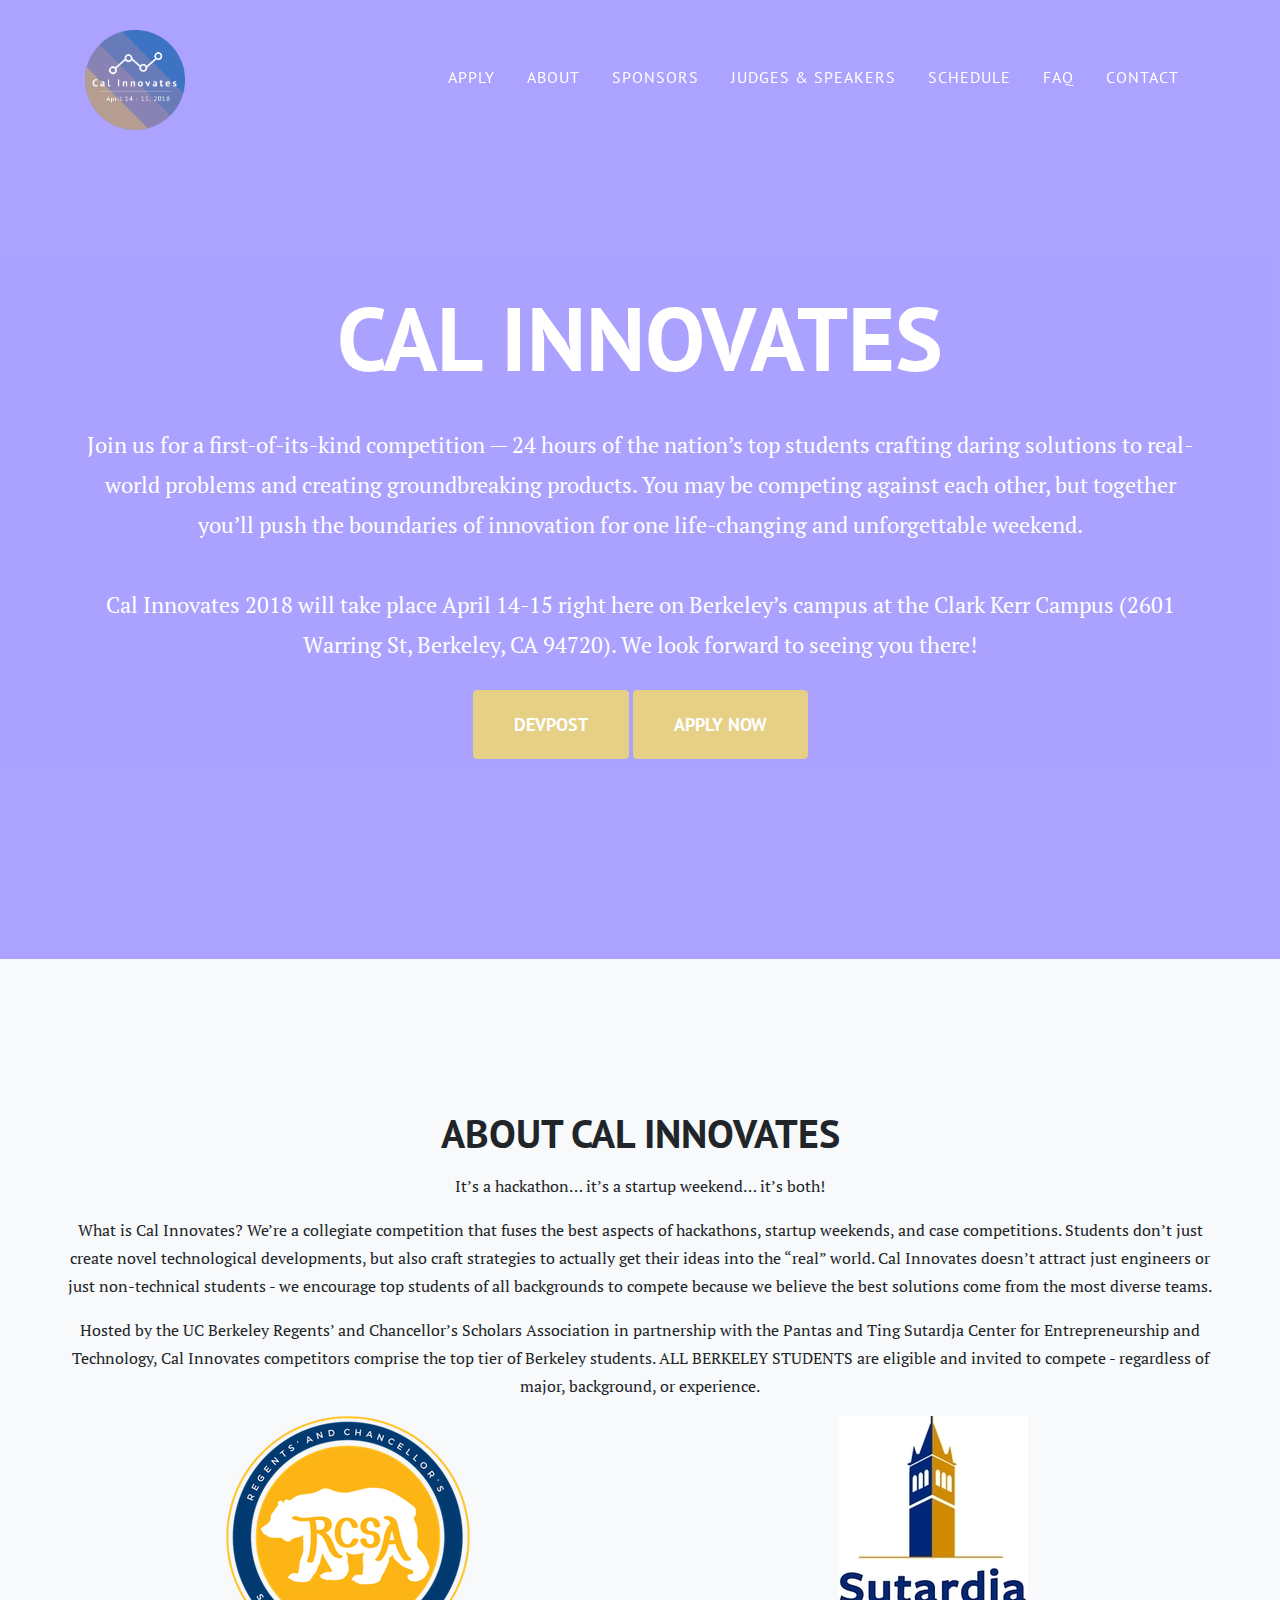
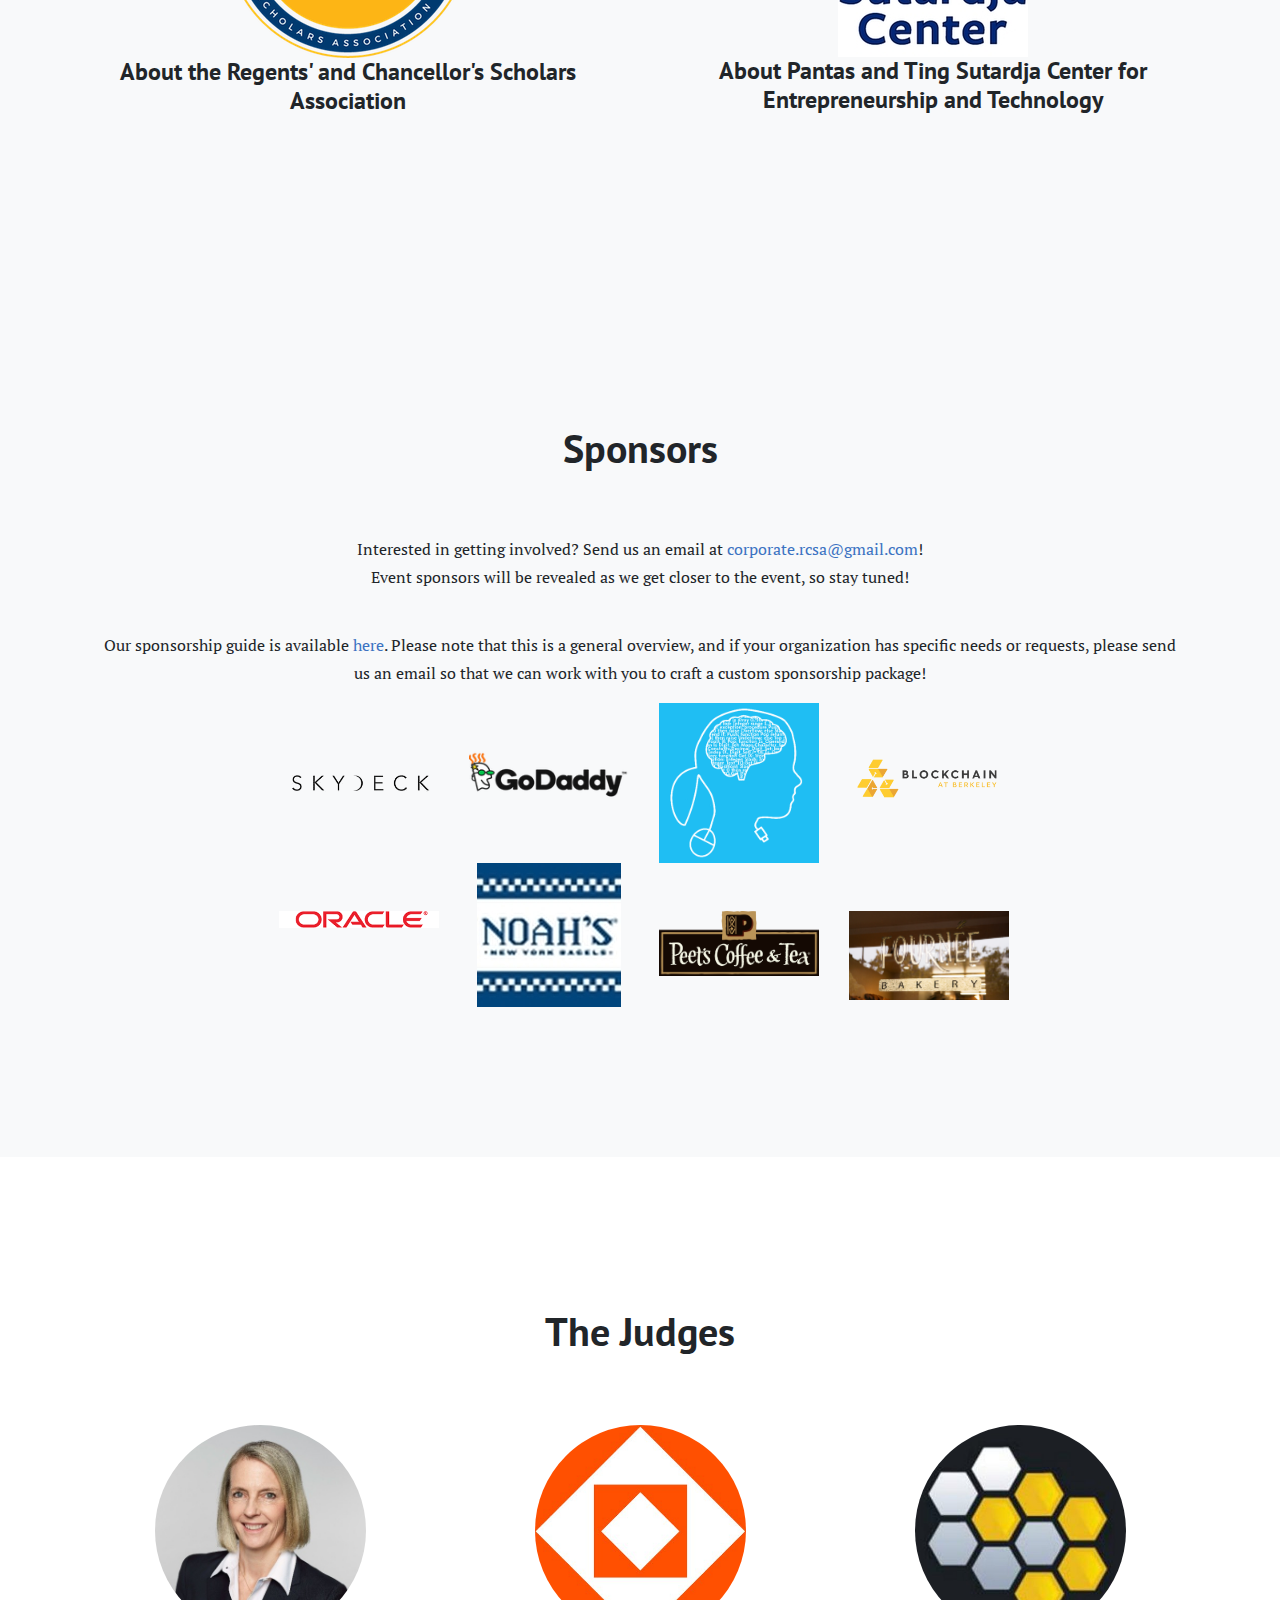
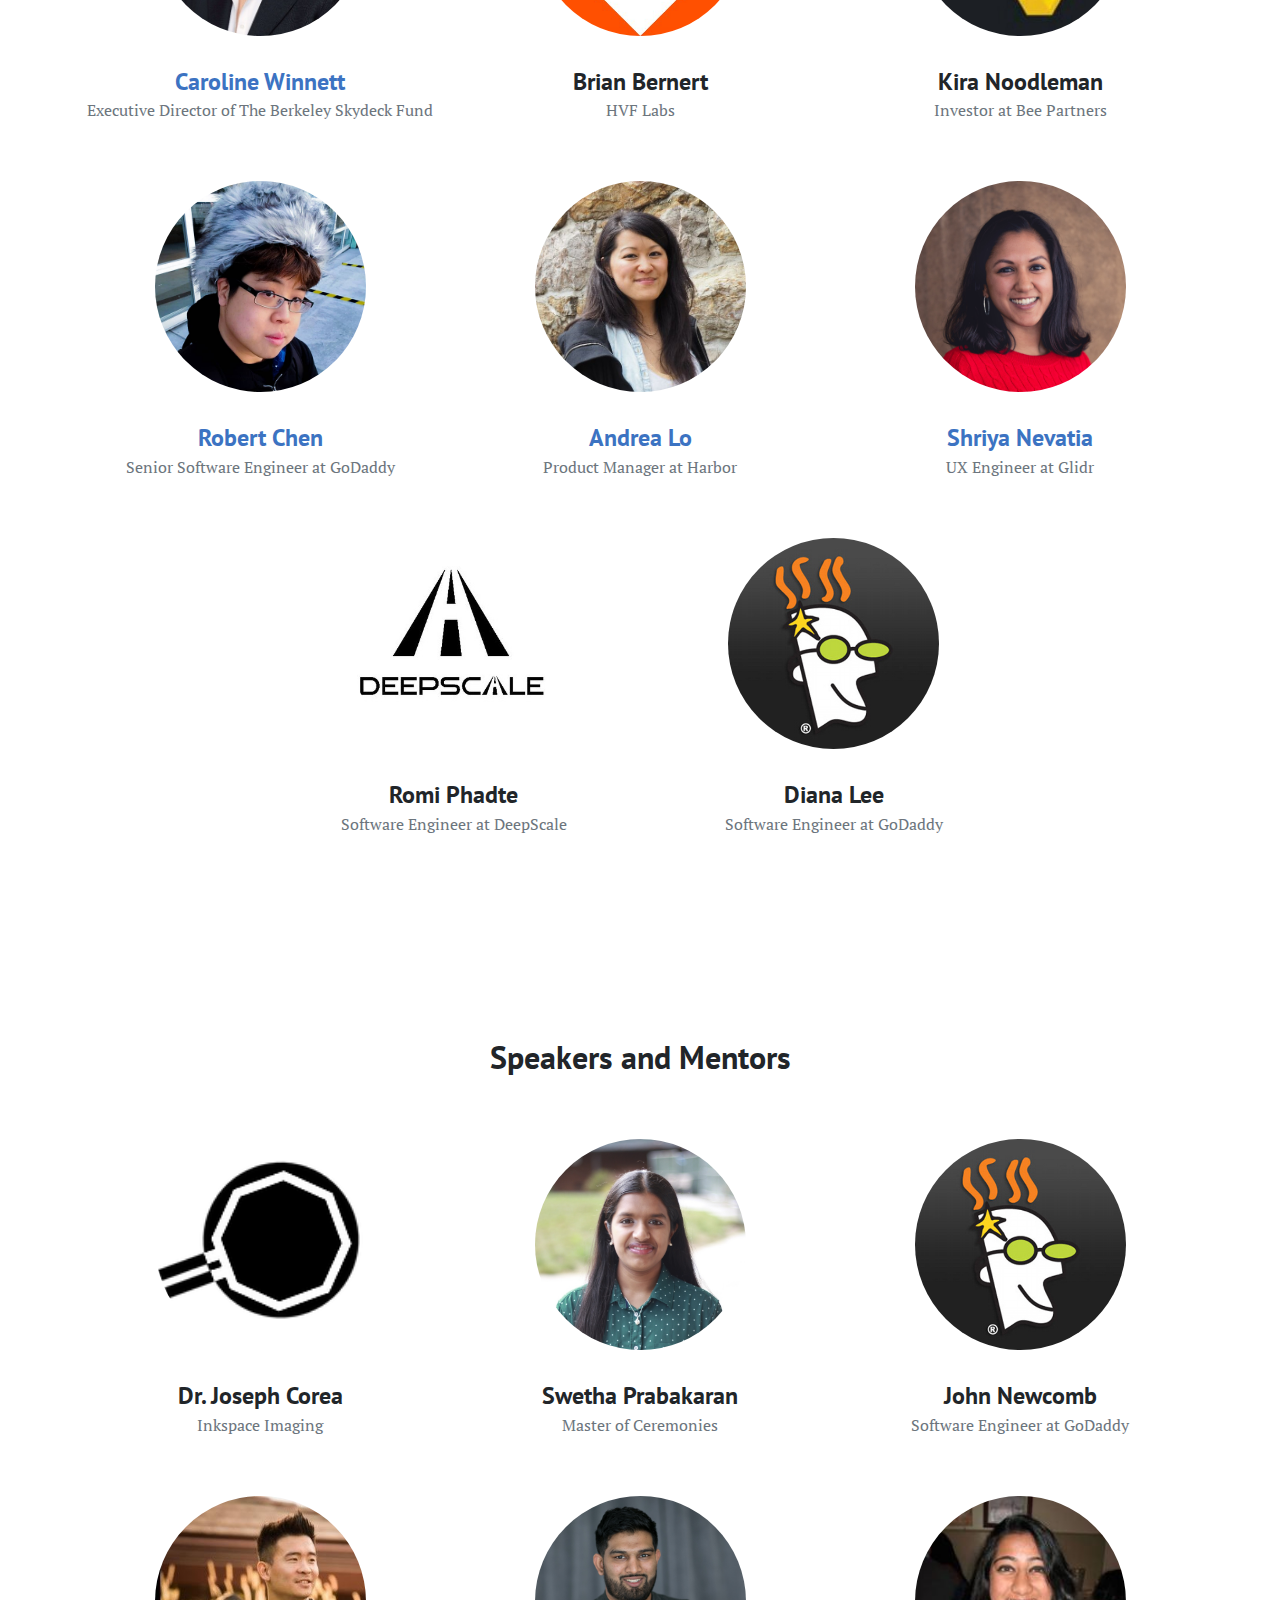
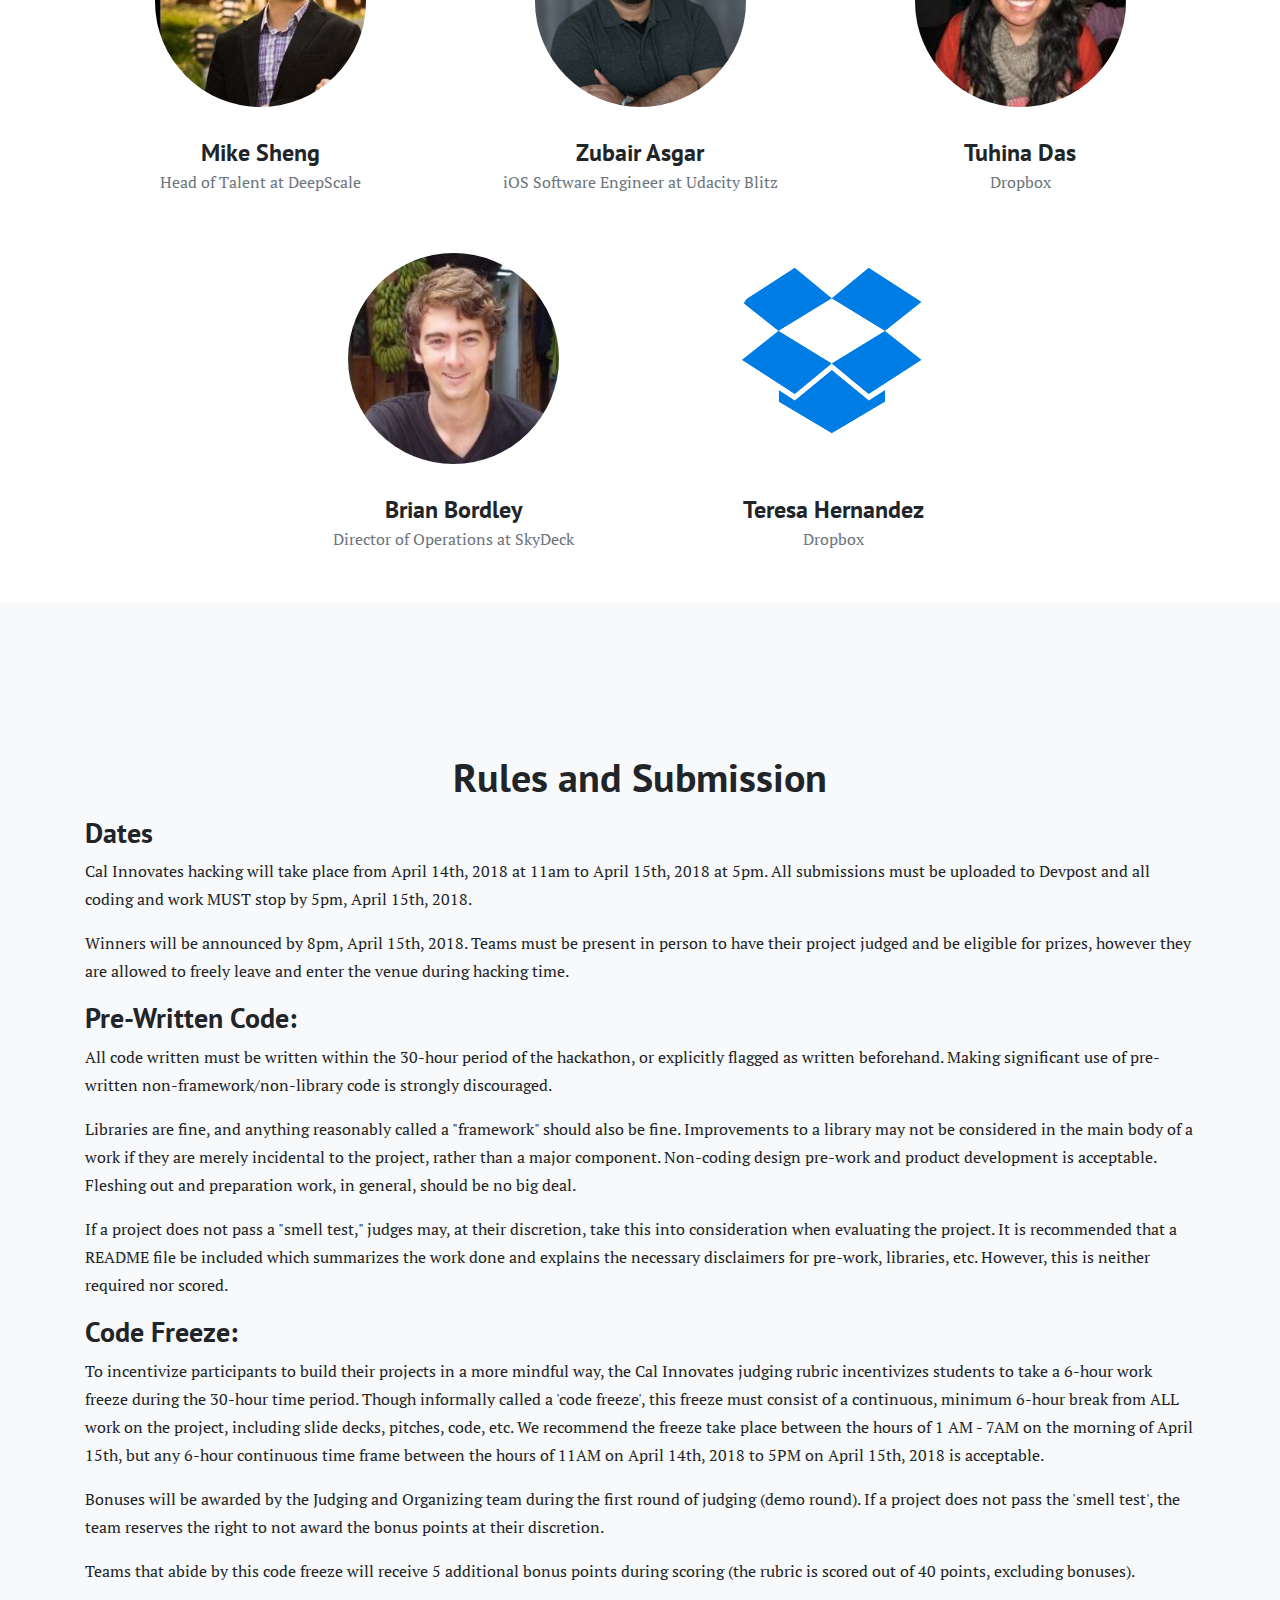
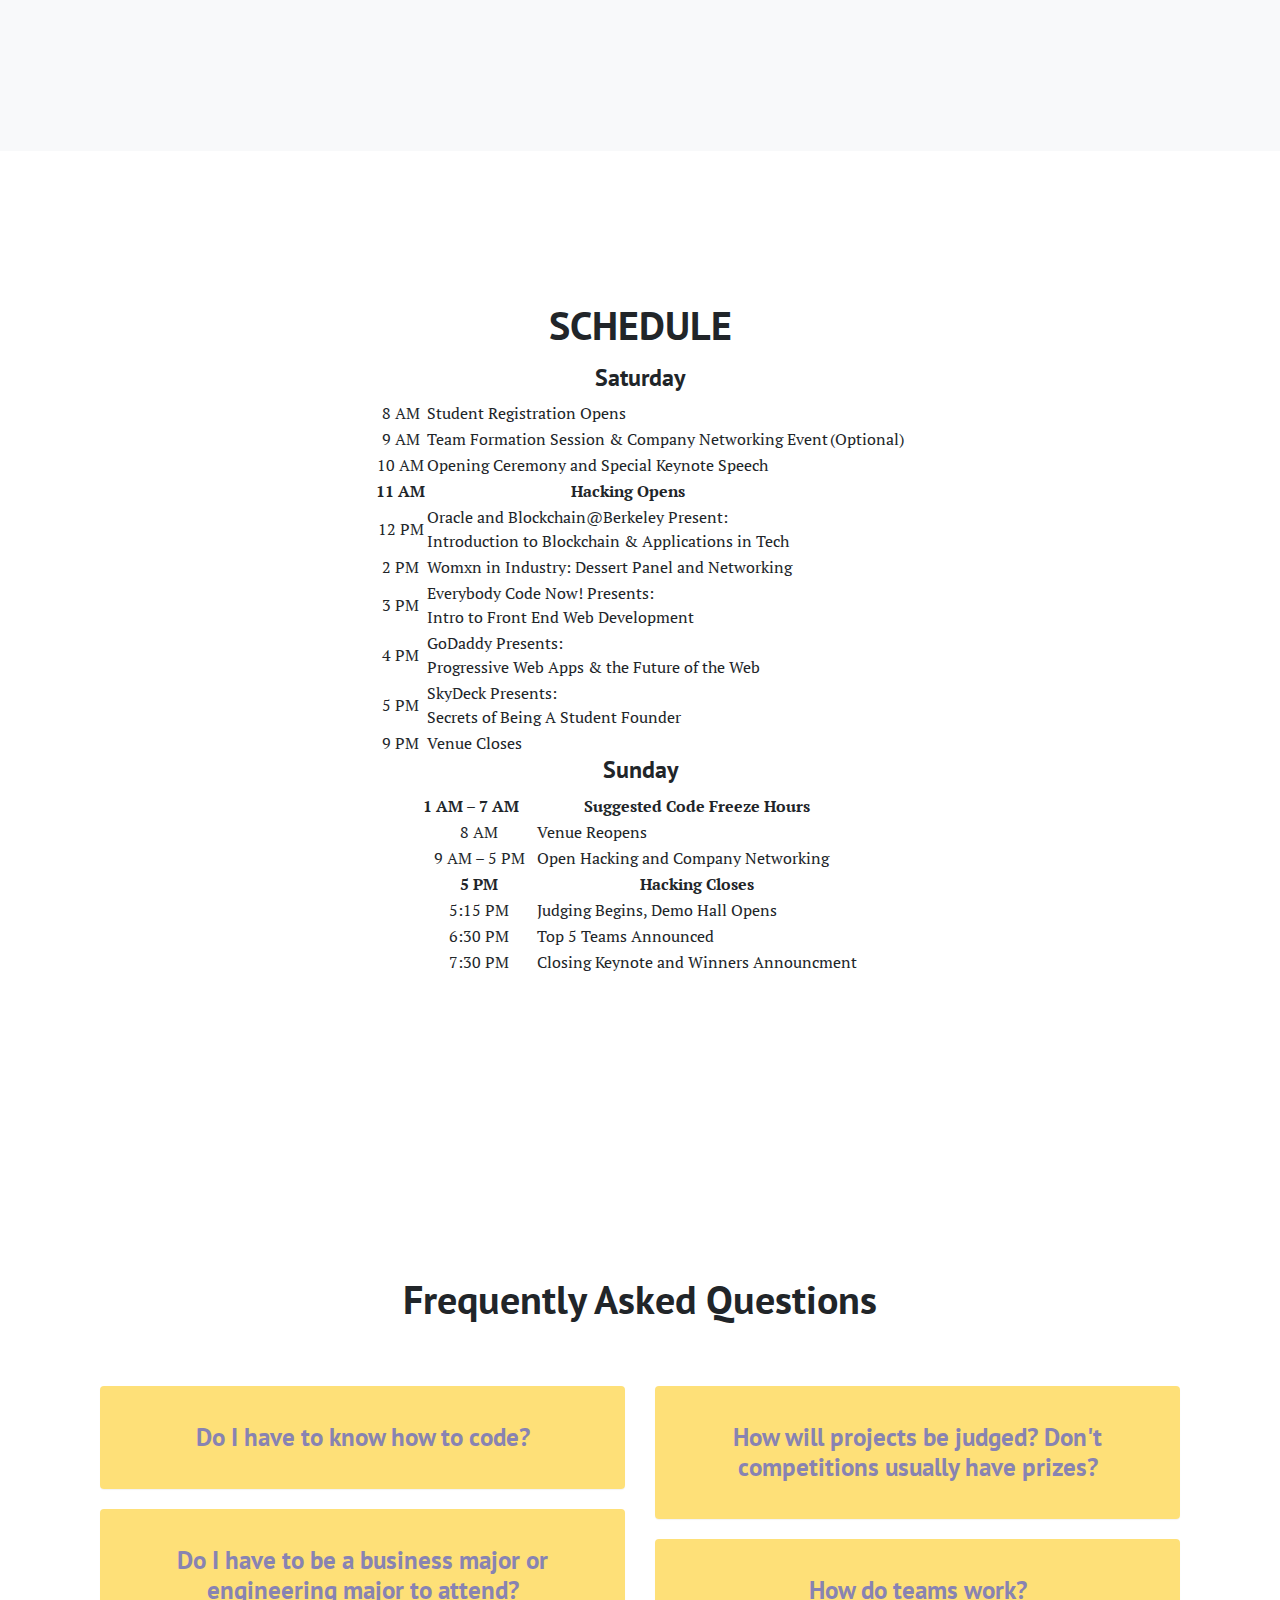
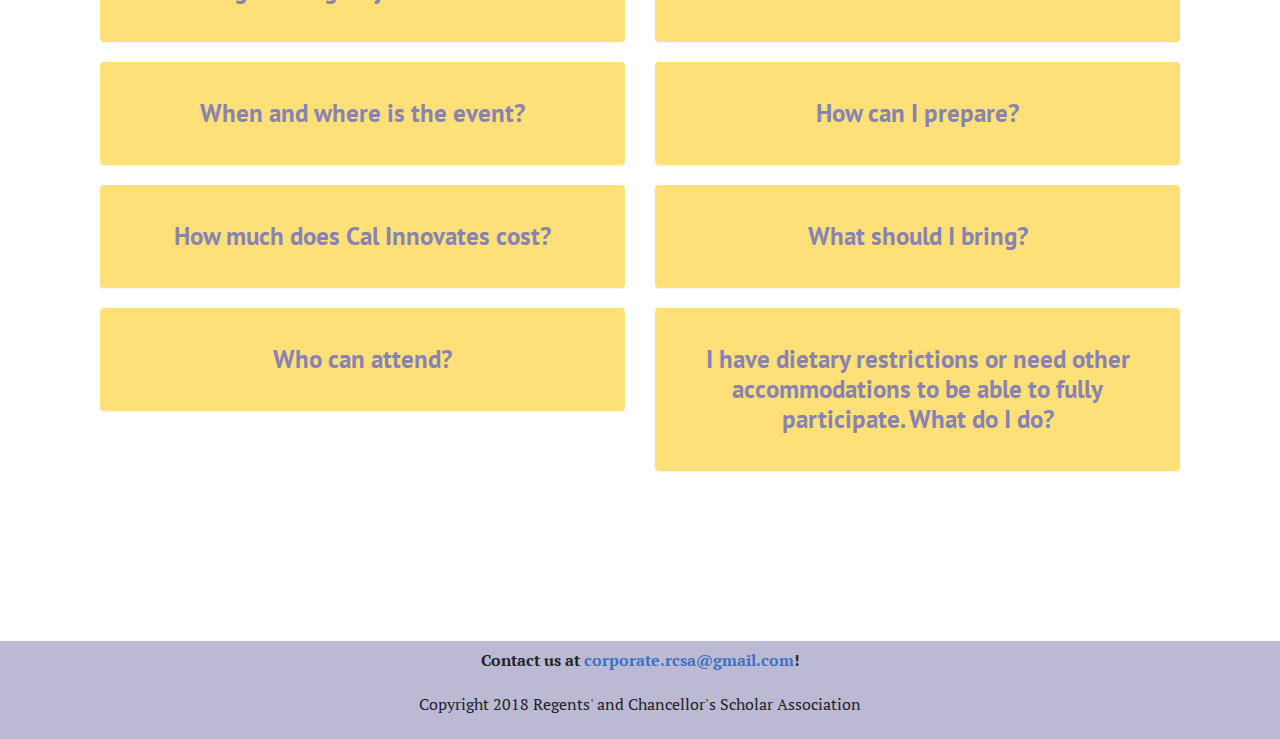
==== commit ada63189: "Adds a schedule" ====
--- a/index.html
+++ b/index.html
@@ -57,15 +57,15 @@
               </a>
             </li>
             <li class="nav-item">
+              <a class="nav-link js-scroll-trigger" href="#schedule">
+              Schedule
+              </a>
+            </li>
+            <li class="nav-item">
               <a class="nav-link js-scroll-trigger" href="#faq">
               FAQ
               </a>
             </li>
-            <!-- <li class="nav-item">
-              <a class="nav-link js-scroll-trigger" href="#Schedule">
-              Schedule
-              </a>
-            </li> -->
             <li class="nav-item">
               <a class="nav-link js-scroll-trigger" href="#contant">
               Contact
@@ -540,7 +540,93 @@
       </div>
     </section>
 
-
+<section id="schedule">
+      <div class="container">
+        <div class="row">
+          <div class="col-lg-12 text-center">
+            <h2 class="section-heading text-uppercase">Schedule</h2>
+
+            <h4> Saturday </h4>
+          <table align="center" class="center">
+            <tr>
+            </tr>
+            <tr>
+              <td> 8 AM </td>
+              <td align="left" style="left-padding=1000px">  Student Registration Opens </td>
+            </tr>
+            <tr>
+              <td> 9 AM </td>
+              <td align="left"> Team Formation Session & Company Networking Event </td>
+              <td>  (Optional) </td>
+            </tr>
+            <tr>
+              <td> 10 AM </td>
+              <td align="left"> Opening Ceremony and Special Keynote Speech </td>
+            </tr>
+            <tr>
+              <th> 11 AM </th>
+              <th align="left"> Hacking Opens </th>
+            </tr>
+            <tr>
+              <td> 12 PM </td>
+              <td align="left"> Oracle and Blockchain@Berkeley Present: <br> Introduction to Blockchain & Applications in Tech </td>
+            </tr>
+            <tr>
+              <td> 2 PM </td>
+              <td align="left"> Womxn in Industry: Dessert Panel and Networking </td>
+            </tr>
+            <tr>
+              <td> 3 PM </td>
+              <td align="left"> Everybody Code Now! Presents: <br> Intro to Front End Web Development </td>
+            </tr>
+            <tr>
+              <td> 4 PM </td>
+              <td align="left"> GoDaddy Presents: <br> Progressive Web Apps & the Future of the Web </td>
+            </tr>
+            <tr>
+              <td> 5 PM </td>
+              <td align="left"> SkyDeck Presents: <br> Secrets of Being A Student Founder </td>
+            </tr>
+            <tr>
+              <td> 9 PM </td>
+              <td align="left"> Venue Closes </td>
+            </tr>
+          </table>
+          <h4> Sunday </h4>
+          <table align="center" class="center">
+            <tr>
+              <th> 1 AM &ndash; 7 AM &nbsp; &nbsp;</th>
+              <th align="left"> Suggested Code Freeze Hours </th>
+            </tr>
+            <tr>
+              <td> 8 AM </td>
+              <td align="left"> Venue Reopens </td>
+            </tr>
+            <tr>
+              <td> 9 AM &ndash; 5 PM </td>
+              <td align="left"> Open Hacking and Company Networking </td>
+            </tr>
+            <tr>
+              <th> 5 PM </th>
+              <th align="left"> Hacking Closes </th>
+            </tr>
+            <tr>
+              <td> 5:15 PM </td>
+              <td align="left"> Judging Begins, Demo Hall Opens </td>
+            </tr>
+            <tr>
+              <td> 6:30 PM </td>
+              <td align="left"> Top 5 Teams Announced </td>
+            </tr>
+            <tr>
+              <td> 7:30 PM </td>
+              <td align="left"> Closing Keynote and Winners Announcment </td>
+            </tr>
+          </table>
+          </div>
+        </div>
+      </div>
+    </section>
 <!-- FAQ section -->
 
     <section id="faq">
@@ -823,87 +909,7 @@
 
 
 
-    <!-- Schedule
-    <section id="schedule">
-      <div class="container">
-        <div class="row">
-          <div class="col-lg-12 text-center">
-            <h2 class="section-heading text-uppercase">About</h2>
-            <h3 class="section-subheading text-muted">Lorem ipsum dolor sit amet consectetur.</h3>
-          </div>
-        </div>
-        <div class="row">
-          <div class="col-lg-12">
-            <ul class="timeline">
-              <li>
-                <div class="timeline-image">
-                  <img class="rounded-circle img-fluid" src="img/about/1.jpg" alt="">
-                </div>
-                <div class="timeline-panel">
-                  <div class="timeline-heading">
-                    <h4>2009-2011</h4>
-                    <h4 class="subheading">Our Humble Beginnings</h4>
-                  </div>
-                  <div class="timeline-body">
-                    <p class="text-muted">Lorem ipsum dolor sit amet, consectetur adipisicing elit. Sunt ut voluptatum eius sapiente, totam reiciendis temporibus qui quibusdam, recusandae sit vero unde, sed, incidunt et ea quo dolore laudantium consectetur!</p>
-                  </div>
-                </div>
-              </li>
-              <li class="timeline-inverted">
-                <div class="timeline-image">
-                  <img class="rounded-circle img-fluid" src="img/about/2.jpg" alt="">
-                </div>
-                <div class="timeline-panel">
-                  <div class="timeline-heading">
-                    <h4>March 2011</h4>
-                    <h4 class="subheading">An Agency is Born</h4>
-                  </div>
-                  <div class="timeline-body">
-                    <p class="text-muted">Lorem ipsum dolor sit amet, consectetur adipisicing elit. Sunt ut voluptatum eius sapiente, totam reiciendis temporibus qui quibusdam, recusandae sit vero unde, sed, incidunt et ea quo dolore laudantium consectetur!</p>
-                  </div>
-                </div>
-              </li>
-              <li>
-                <div class="timeline-image">
-                  <img class="rounded-circle img-fluid" src="img/about/3.jpg" alt="">
-                </div>
-                <div class="timeline-panel">
-                  <div class="timeline-heading">
-                    <h4>December 2012</h4>
-                    <h4 class="subheading">Transition to Full Service</h4>
-                  </div>
-                  <div class="timeline-body">
-                    <p class="text-muted">Lorem ipsum dolor sit amet, consectetur adipisicing elit. Sunt ut voluptatum eius sapiente, totam reiciendis temporibus qui quibusdam, recusandae sit vero unde, sed, incidunt et ea quo dolore laudantium consectetur!</p>
-                  </div>
-                </div>
-              </li>
-              <li class="timeline-inverted">
-                <div class="timeline-image">
-                  <img class="rounded-circle img-fluid" src="img/about/4.jpg" alt="">
-                </div>
-                <div class="timeline-panel">
-                  <div class="timeline-heading">
-                    <h4>July 2014</h4>
-                    <h4 class="subheading">Phase Two Expansion</h4>
-                  </div>
-                  <div class="timeline-body">
-                    <p class="text-muted">Lorem ipsum dolor sit amet, consectetur adipisicing elit. Sunt ut voluptatum eius sapiente, totam reiciendis temporibus qui quibusdam, recusandae sit vero unde, sed, incidunt et ea quo dolore laudantium consectetur!</p>
-                  </div>
-                </div>
-              </li>
-              <li class="timeline-inverted">
-                <div class="timeline-image">
-                  <h4>Be Part
-                    <br>Of Our
-                    <br>Story!</h4>
-                </div>
-              </li>
-            </ul>
-          </div>
-        </div>
-      </div>
-    </section>
-    -->
+    
 
 
     <!-- Clients
